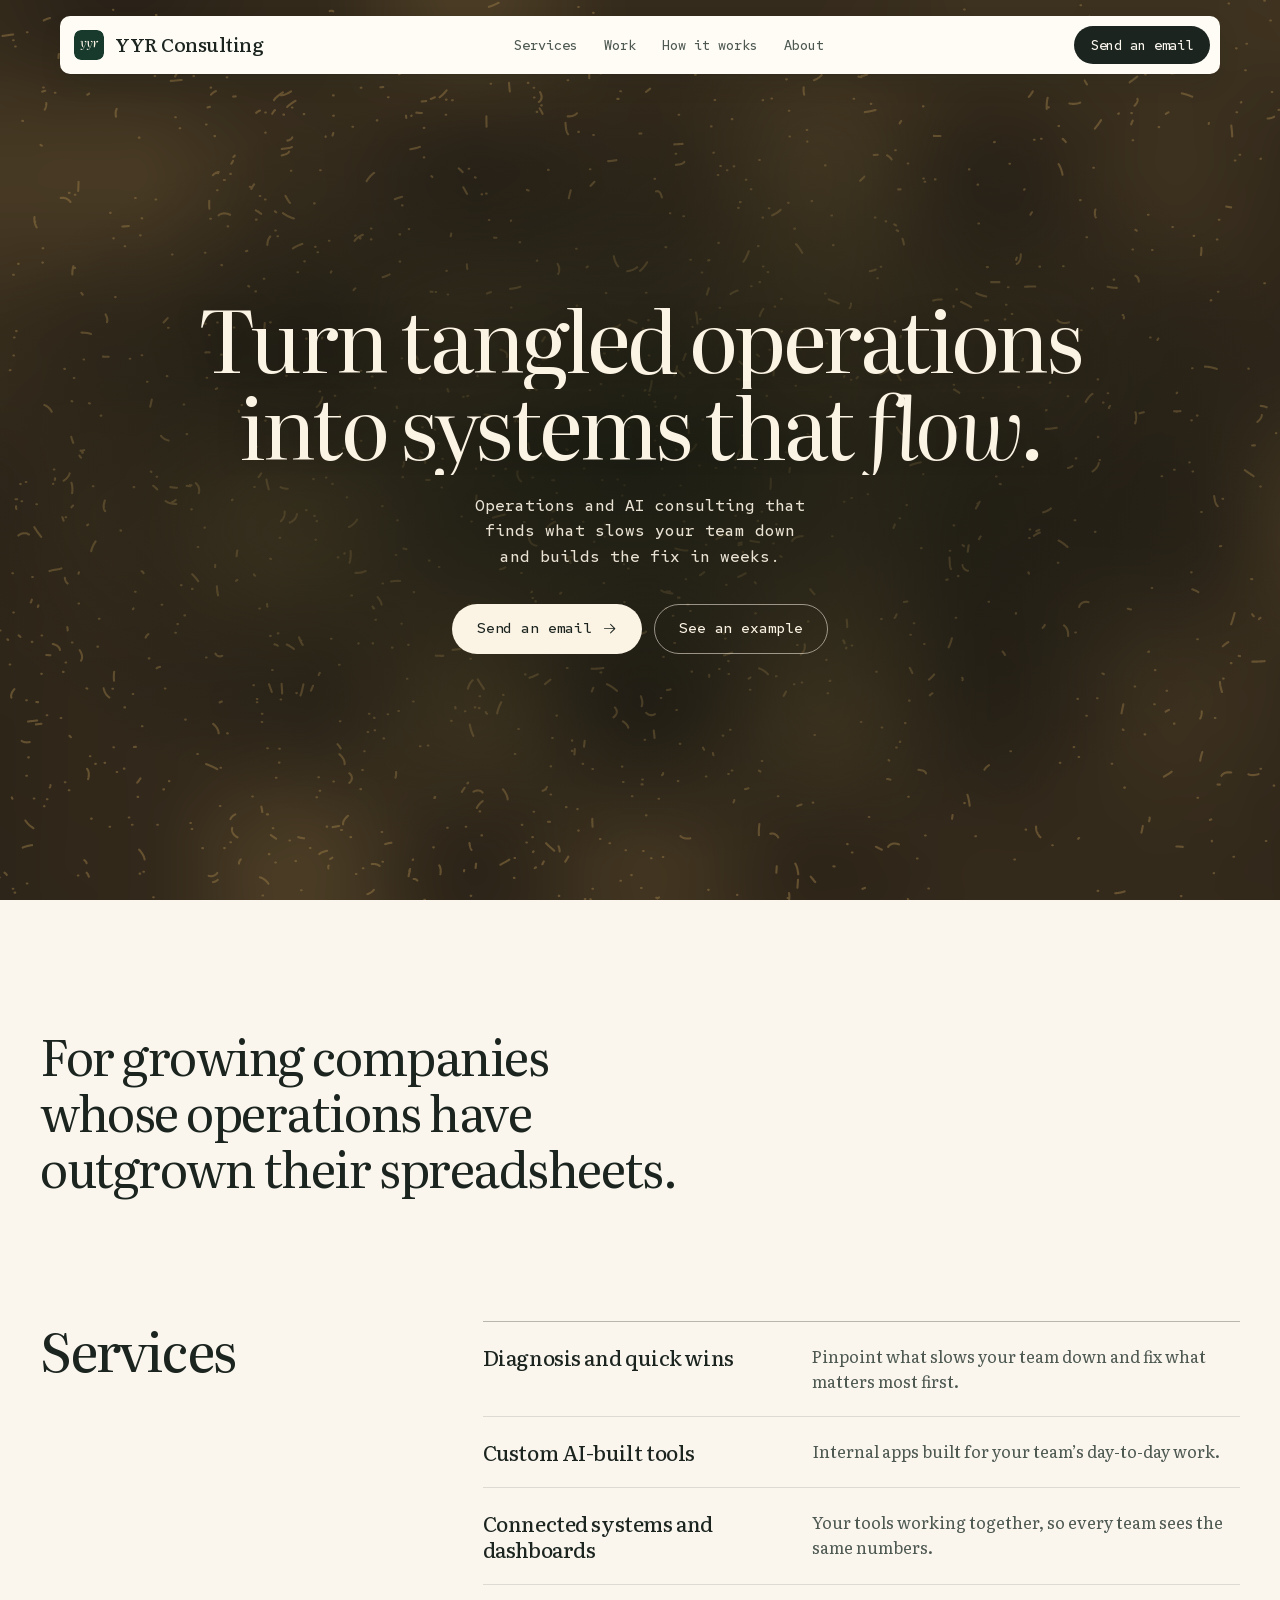
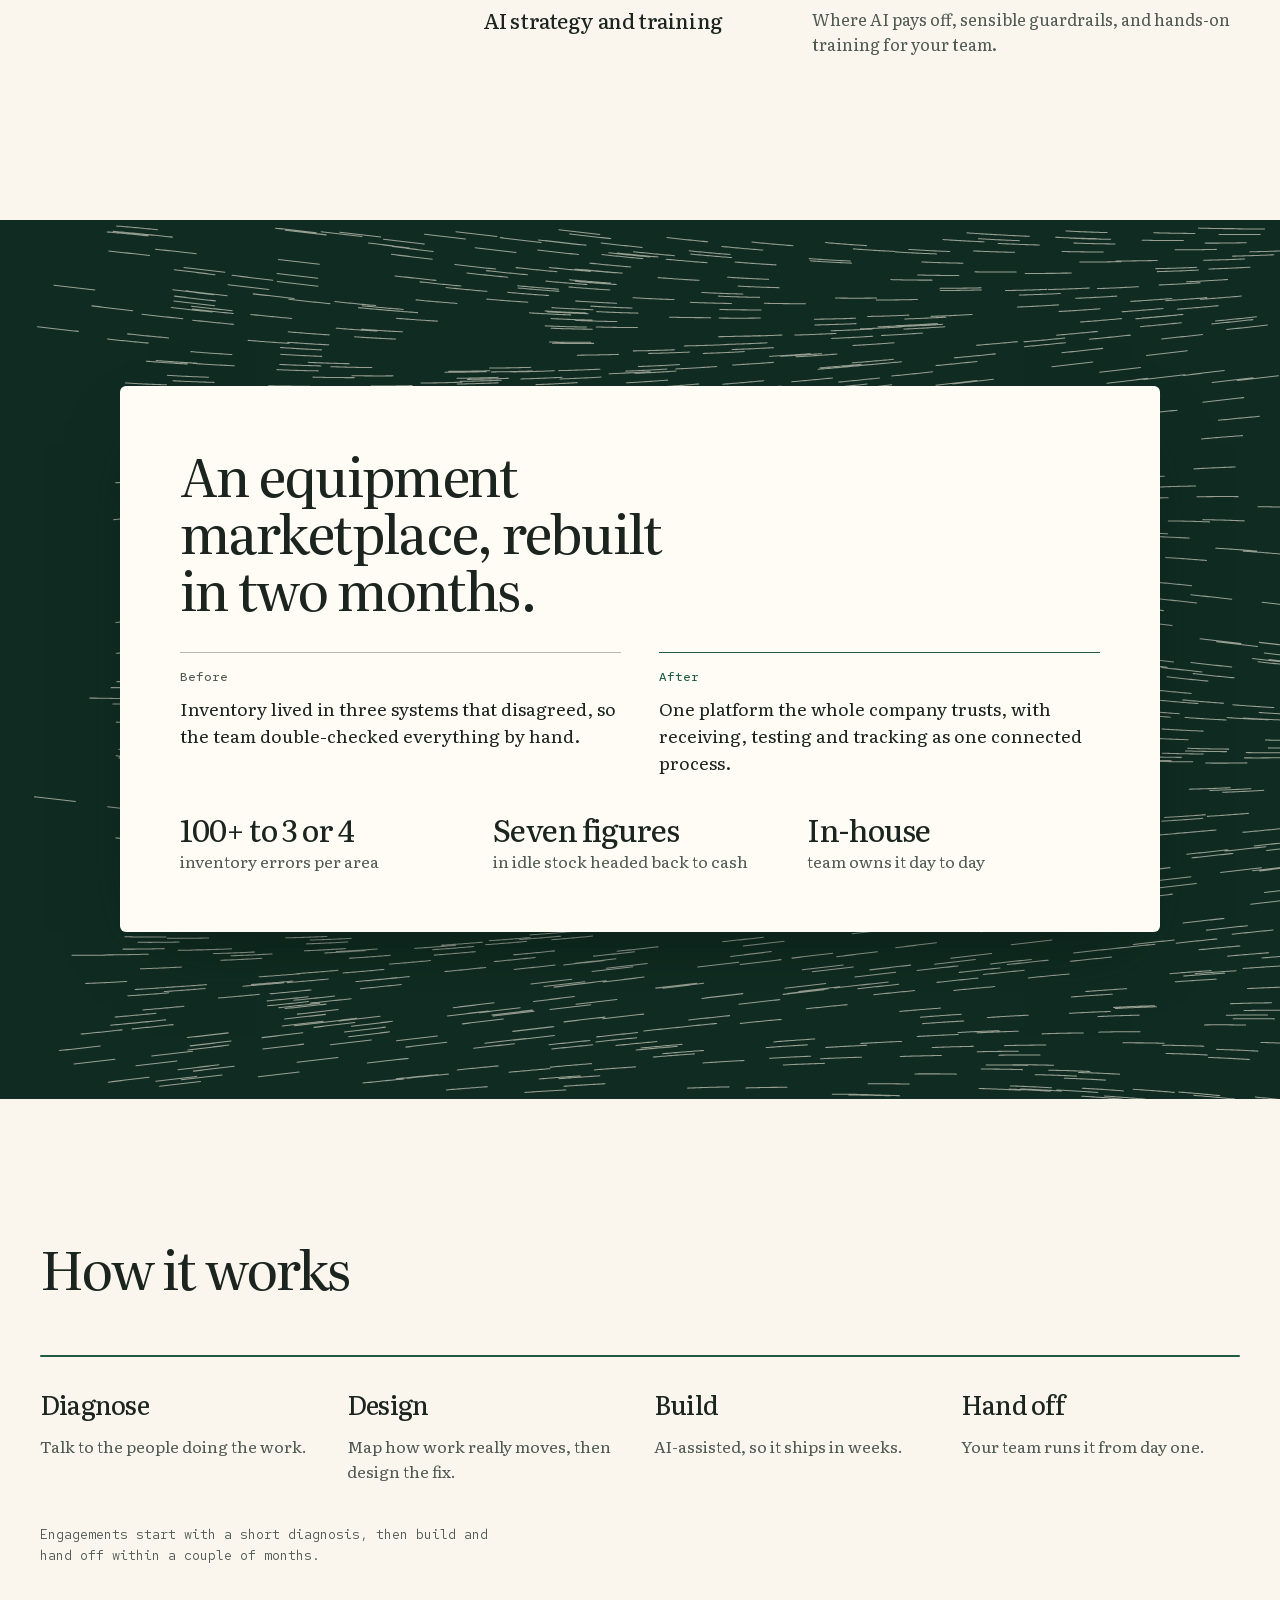
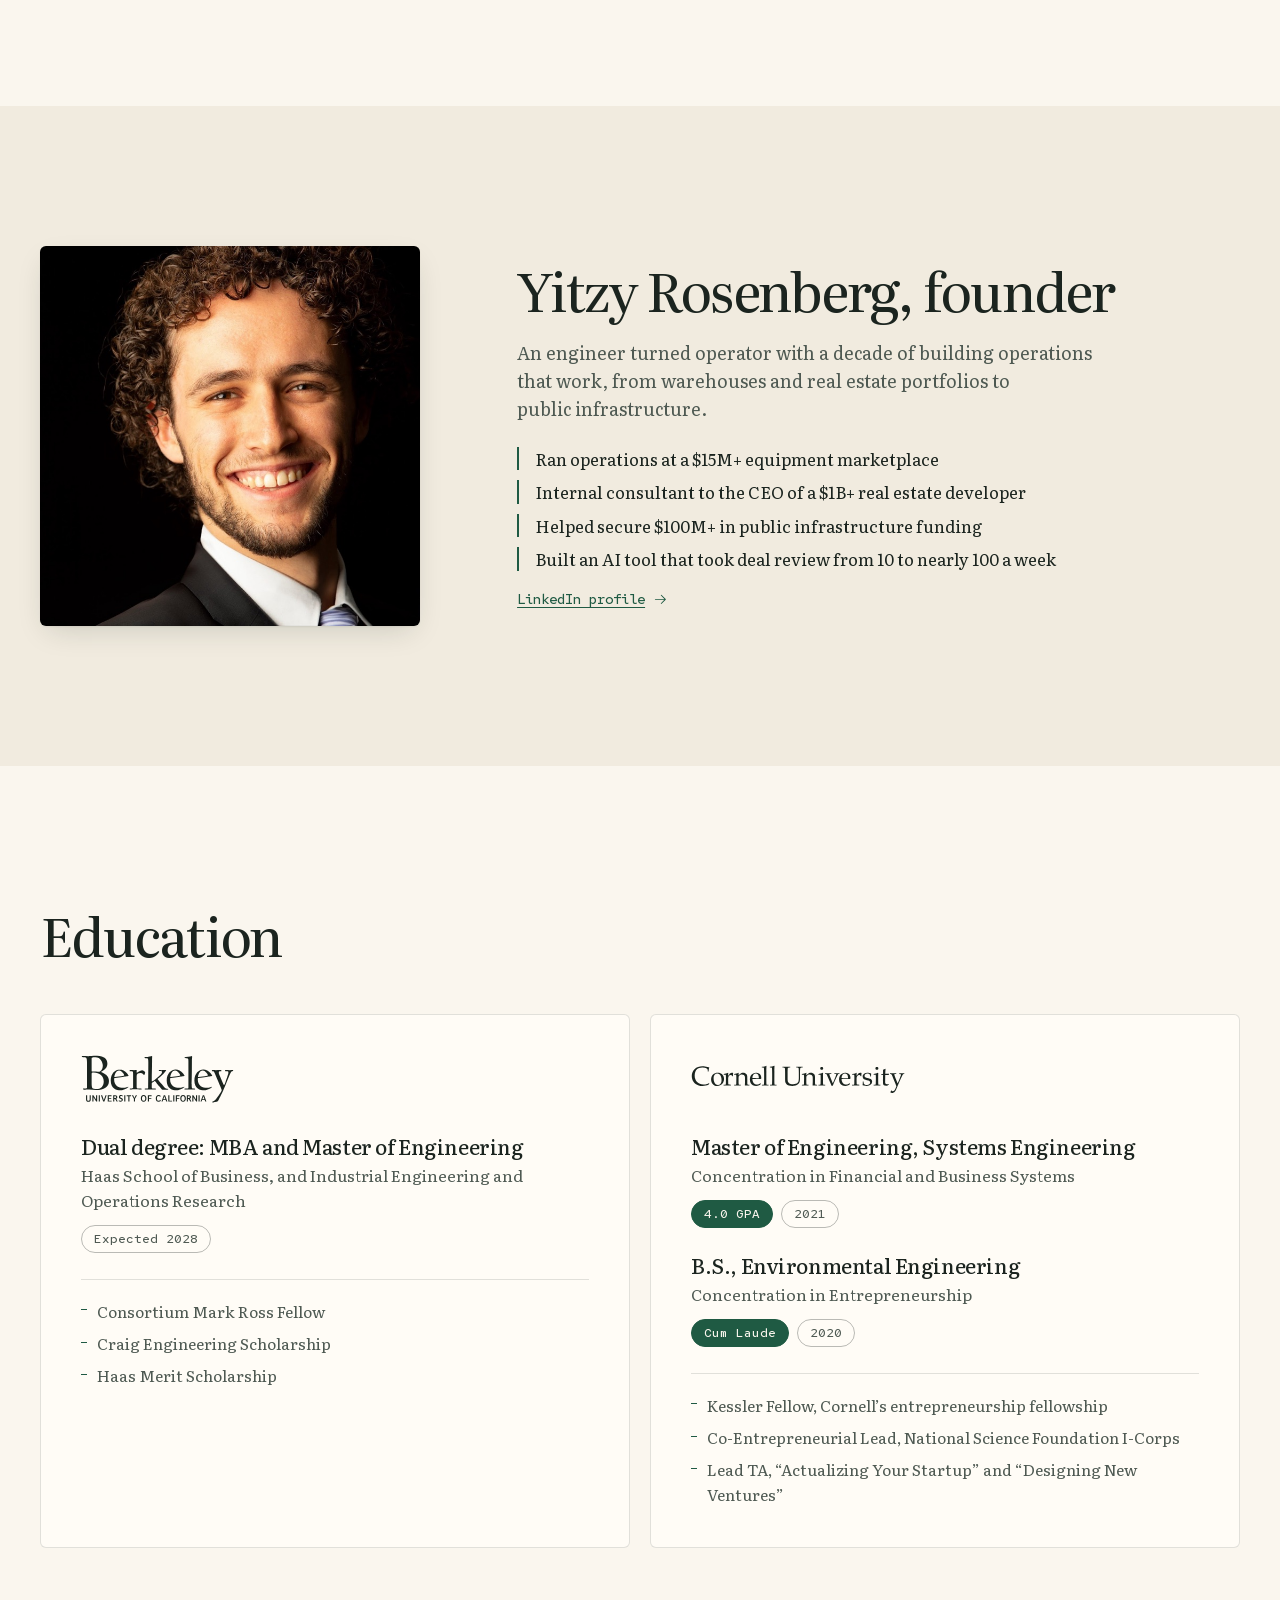
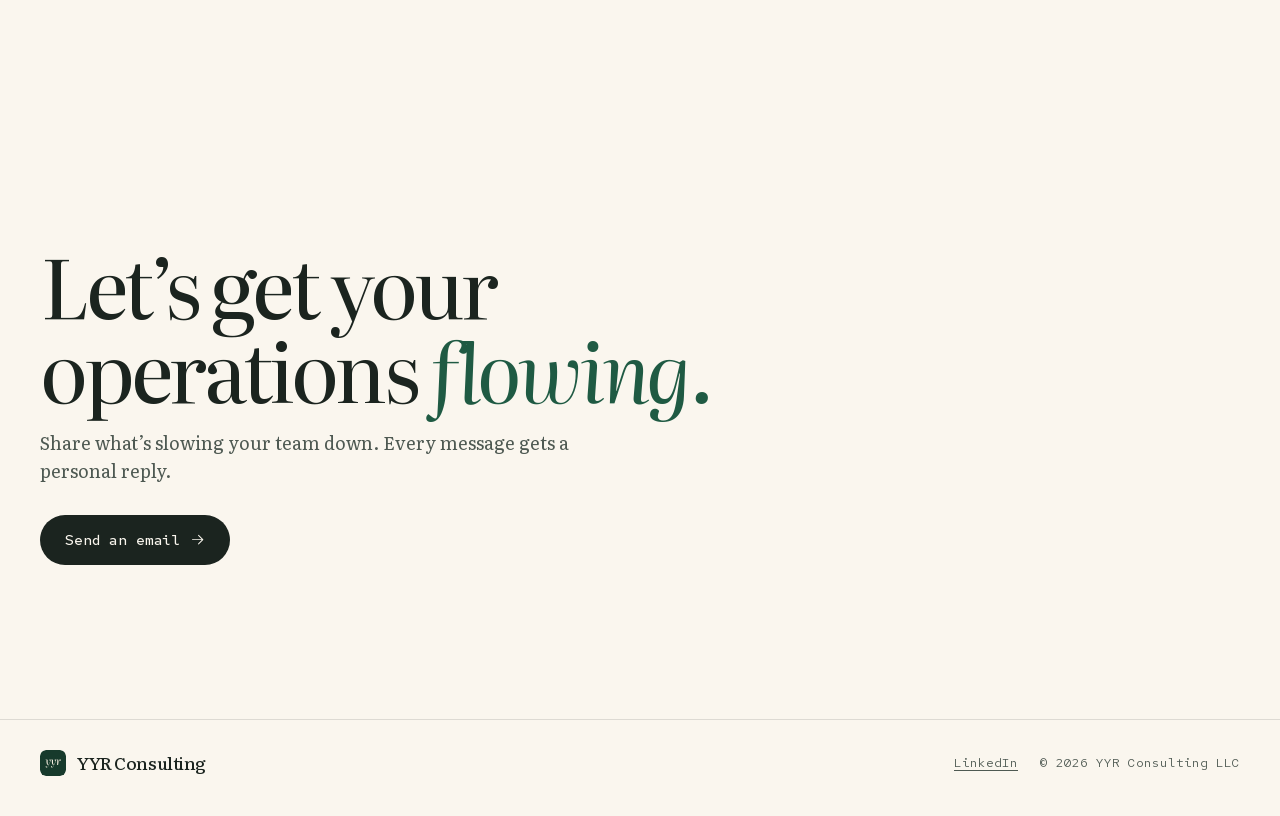
==== index.html @ 684705d9 "Auto-update 2026-10-10 14:56" ====
<!doctype html>
<html lang="en">
<head>
  <meta charset="utf-8">
  <meta name="viewport" content="width=device-width, initial-scale=1">
  <title>YYR Consulting | Operations and AI consulting</title>
  <meta name="description" content="Operations and AI consulting for growing companies. Find what slows your team down and build the fix in weeks.">
  <meta name="theme-color" content="#faf6ee" media="(prefers-color-scheme: light)">
  <meta name="theme-color" content="#121a16" media="(prefers-color-scheme: dark)">
  <meta property="og:type" content="website">
  <meta property="og:url" content="https://yyrconsulting.com/">
  <meta property="og:title" content="YYR Consulting | Operations and AI consulting">
  <meta property="og:description" content="Turn tangled operations into systems that flow.">
  <meta property="og:image" content="https://yyrconsulting.com/brand/og-image.jpg">
  <meta property="og:image:width" content="1200">
  <meta property="og:image:height" content="630">
  <meta name="twitter:card" content="summary_large_image">
  <link rel="preload" href="fonts/Literata-normal.woff2" as="font" type="font/woff2" crossorigin>
  <link rel="preload" href="fonts/Literata-italic.woff2" as="font" type="font/woff2" crossorigin>
  <link rel="preload" href="fonts/RedHatMono-normal.woff2" as="font" type="font/woff2" crossorigin>
  <link rel="icon" type="image/svg+xml" href="favicon.svg">
  <link rel="apple-touch-icon" href="apple-touch-icon.png">
  <link rel="stylesheet" href="styles.css">
  <script>document.documentElement.classList.add('js');</script>
</head>
<body>
  <a class="skip" href="#main">Skip to content</a>

  <header class="nav">
    <nav class="nav__bar" aria-label="Primary">
      <a class="brand" href="#top">
        <img class="brand__mark" src="favicon.svg" alt="" width="30" height="30">
        <span class="brand__name">YYR Consulting</span>
      </a>
      <ul class="nav__links">
        <li><a href="#services">Services</a></li>
        <li><a href="#work">Work</a></li>
        <li><a href="#approach">How it works</a></li>
        <li><a href="#about">About</a></li>
      </ul>
      <a class="btn btn--ink btn--sm nav__cta" href="mailto:yitzy@bitzyspider.com?subject=Hello%20YYR%20Consulting">Send an email</a>
    </nav>
  </header>

  <main id="main">
    <section class="hero" id="top" aria-labelledby="hero-title">
      <canvas class="flow" data-state="mud" data-pointer aria-hidden="true"></canvas>
      <div class="hero__copy">
        <h1 class="hero__title" id="hero-title">
          <span class="line"><span>Turn tangled operations</span></span>
          <span class="line"><span>into systems that <em>flow.</em></span></span>
        </h1>
        <p class="hero__sub">Operations and AI consulting that finds what slows your team down and builds the fix in weeks.</p>
        <div class="hero__actions">
          <a class="btn btn--cream" href="mailto:yitzy@bitzyspider.com?subject=Hello%20YYR%20Consulting">Send an email<svg class="icon" viewBox="0 0 256 256" aria-hidden="true"><path fill="currentColor" d="M221.66,133.66l-72,72a8,8,0,0,1-11.32-11.32L196.69,136H40a8,8,0,0,1,0-16H196.69L138.34,61.66a8,8,0,0,1,11.32-11.32l72,72A8,8,0,0,1,221.66,133.66Z"/></svg></a>
          <a class="btn btn--line-cream" href="#work">See an example</a>
        </div>
      </div>
    </section>

    <section class="audience" aria-label="Who this is for">
      <div class="wrap">
        <p class="audience__text">For growing companies whose operations have outgrown their spreadsheets.</p>
      </div>
    </section>

    <section class="services" id="services" aria-labelledby="services-title">
      <div class="wrap services__wrap">
        <h2 class="h2" id="services-title">Services</h2>
        <dl class="svc">
          <div class="svc__row"><dt>Diagnosis and quick wins</dt><dd>Pinpoint what slows your team down and fix what matters most first.</dd></div>
          <div class="svc__row"><dt>Custom AI-built tools</dt><dd>Internal apps built for your team’s day-to-day work.</dd></div>
          <div class="svc__row"><dt>Connected systems and dashboards</dt><dd>Your tools working together, so every team sees the same numbers.</dd></div>
          <div class="svc__row"><dt>AI strategy and training</dt><dd>Where AI pays off, sensible guardrails, and hands-on training for your team.</dd></div>
        </dl>
      </div>
    </section>

    <section class="work" id="work" aria-labelledby="work-title">
      <canvas class="flow" data-state="clean" aria-hidden="true"></canvas>
      <article class="work__card">
        <h2 class="h2" id="work-title">An equipment marketplace, rebuilt in two months.</h2>
        <div class="ba">
          <div class="ba__col">
            <h3 class="ba__label">Before</h3>
            <p>Inventory lived in three systems that disagreed, so the team double-checked everything by hand.</p>
          </div>
          <div class="ba__col">
            <h3 class="ba__label">After</h3>
            <p>One platform the whole company trusts, with receiving, testing and tracking as one connected process.</p>
          </div>
        </div>
        <ul class="results">
          <li><strong>100+ to 3 or 4</strong> inventory errors per area</li>
          <li><strong>Seven figures</strong> in idle stock headed back to cash</li>
          <li><strong>In-house</strong> team owns it day to day</li>
        </ul>
      </article>
    </section>

    <section class="approach" id="approach" aria-labelledby="approach-title">
      <div class="wrap">
        <h2 class="h2" id="approach-title">How it works</h2>
        <ol class="steps">
          <li class="step"><h3>Diagnose</h3><p>Talk to the people doing the work.</p></li>
          <li class="step"><h3>Design</h3><p>Map how work really moves, then design the fix.</p></li>
          <li class="step"><h3>Build</h3><p>AI-assisted, so it ships in weeks.</p></li>
          <li class="step"><h3>Hand off</h3><p>Your team runs it from day one.</p></li>
        </ol>
        <p class="steps__note">Engagements start with a short diagnosis, then build and hand off within a couple of months.</p>
      </div>
    </section>

    <section class="about" id="about" aria-labelledby="about-title">
      <div class="wrap about__wrap">
        <img class="about__photo" src="img/yitzy-rosenberg.jpg" alt="Yitzy Rosenberg" width="720" height="712" loading="lazy">
        <div class="about__text">
          <h2 class="h2" id="about-title">Yitzy Rosenberg, founder</h2>
          <p class="lede">An engineer turned operator with a decade of building operations that work, from warehouses and real estate portfolios to public infrastructure.</p>
          <ul class="creds">
            <li>Ran operations at a $15M+ equipment marketplace</li>
            <li>Internal consultant to the CEO of a $1B+ real estate developer</li>
            <li>Helped secure $100M+ in public infrastructure funding</li>
            <li>Built an AI tool that took deal review from 10 to nearly 100 a week</li>
          </ul>
          <a class="about__link" href="https://www.linkedin.com/in/yitzyrosenberg/" rel="noopener">LinkedIn profile<svg class="icon" viewBox="0 0 256 256" aria-hidden="true"><path fill="currentColor" d="M221.66,133.66l-72,72a8,8,0,0,1-11.32-11.32L196.69,136H40a8,8,0,0,1,0-16H196.69L138.34,61.66a8,8,0,0,1,11.32-11.32l72,72A8,8,0,0,1,221.66,133.66Z"/></svg></a>
        </div>
      </div>
    </section>

    <section class="edu" id="education" aria-labelledby="edu-title">
      <div class="wrap">
        <h2 class="h2" id="edu-title">Education</h2>
        <div class="edu__grid">
          <article class="school">
            <span class="school__logo school__logo--berkeley" role="img" aria-label="UC Berkeley"></span>
            <div class="degree">
              <h3>Dual degree: MBA and Master of Engineering</h3>
              <p class="degree__field">Haas School of Business, and Industrial Engineering and Operations Research</p>
              <p class="tags"><span class="tag">Expected 2028</span></p>
            </div>
            <ul class="honors">
              <li>Consortium Mark Ross Fellow</li>
              <li>Craig Engineering Scholarship</li>
              <li>Haas Merit Scholarship</li>
            </ul>
          </article>
          <article class="school">
            <span class="school__logo school__logo--cornell" role="img" aria-label="Cornell University"></span>
            <div class="degree">
              <h3>Master of Engineering, Systems Engineering</h3>
              <p class="degree__field">Concentration in Financial and Business Systems</p>
              <p class="tags"><span class="tag tag--hi">4.0 GPA</span><span class="tag">2021</span></p>
            </div>
            <div class="degree">
              <h3>B.S., Environmental Engineering</h3>
              <p class="degree__field">Concentration in Entrepreneurship</p>
              <p class="tags"><span class="tag tag--hi">Cum Laude</span><span class="tag">2020</span></p>
            </div>
            <ul class="honors">
              <li>Kessler Fellow, Cornell’s entrepreneurship fellowship</li>
              <li>Co-Entrepreneurial Lead, National Science Foundation I-Corps</li>
              <li>Lead TA, “Actualizing Your Startup” and “Designing New Ventures”</li>
            </ul>
          </article>
        </div>
      </div>
    </section>

    <section class="contact" id="contact" aria-labelledby="contact-title">
      <div class="wrap contact__wrap">
        <h2 class="contact__title" id="contact-title">Let’s get your operations <em>flowing.</em></h2>
        <p class="lede">Share what’s slowing your team down. Every message gets a personal reply.</p>
        <div class="contact__actions">
          <a class="btn btn--ink" href="mailto:yitzy@bitzyspider.com?subject=Hello%20YYR%20Consulting">Send an email<svg class="icon" viewBox="0 0 256 256" aria-hidden="true"><path fill="currentColor" d="M221.66,133.66l-72,72a8,8,0,0,1-11.32-11.32L196.69,136H40a8,8,0,0,1,0-16H196.69L138.34,61.66a8,8,0,0,1,11.32-11.32l72,72A8,8,0,0,1,221.66,133.66Z"/></svg></a>
        </div>
      </div>
    </section>
  </main>

  <footer class="footer">
    <div class="wrap footer__wrap">
      <a class="brand" href="#top">
        <img class="brand__mark" src="favicon.svg" alt="" width="26" height="26">
        <span class="brand__name">YYR Consulting</span>
      </a>
      <p class="footer__meta"><a href="https://www.linkedin.com/in/yitzyrosenberg/" rel="noopener">LinkedIn</a><span>© 2026 YYR Consulting LLC</span></p>
    </div>
  </footer>

  <script src="js/cleanup.js"></script>
  <script src="js/site.js"></script>
</body>
</html>
---- styles.css ----
@font-face { font-family: "Literata"; src: url("fonts/Literata-normal.woff2") format("woff2"); font-weight: 300 700; font-style: normal; font-display: swap; }
@font-face { font-family: "Literata"; src: url("fonts/Literata-italic.woff2") format("woff2"); font-weight: 300 700; font-style: italic; font-display: swap; }
@font-face { font-family: "Red Hat Mono"; src: url("fonts/RedHatMono-normal.woff2") format("woff2"); font-weight: 400 600; font-style: normal; font-display: swap; }

:root {
  color-scheme: light dark;

  --ground: #faf6ee;
  --ground-2: #f1ebdf;
  --surface: #fffcf6;
  --ink: #1b241f;
  --ink-2: #4e5952;
  --accent: #1f5a43;
  --line: rgb(27 36 31 / 0.13);
  --line-strong: rgb(27 36 31 / 0.3);
  --shadow: 0 1px 2px rgb(20 40 30 / 0.06), 0 10px 28px -8px rgb(20 40 30 / 0.18);

  --cream: #fbf3e4;
  --forest: #173a2c;
  --sage: #9fc2a8;

  --serif: "Literata", "Iowan Old Style", Georgia, serif;
  --mono: "Red Hat Mono", ui-monospace, "SF Mono", Menlo, monospace;
  --ease-out: cubic-bezier(0.23, 1, 0.32, 1);
  --ease-in-out: cubic-bezier(0.77, 0, 0.175, 1);
  --radius: 6px;
  --gutter: clamp(16px, 4vw, 40px);
}

@media (prefers-color-scheme: dark) {
  :root {
    --ground: #121a16;
    --ground-2: #18221d;
    --surface: #1c2721;
    --ink: #f1ece2;
    --ink-2: #b6c0b9;
    --accent: #9fc2a8;
    --line: rgb(241 236 226 / 0.13);
    --line-strong: rgb(241 236 226 / 0.3);
    --shadow: 0 1px 2px rgb(0 0 0 / 0.3), 0 12px 30px -10px rgb(0 0 0 / 0.6);
  }
}

*, *::before, *::after { box-sizing: border-box; }
html { scroll-behavior: smooth; scroll-padding-top: 96px; -webkit-text-size-adjust: 100%; scrollbar-color: var(--line-strong) var(--ground); }
@media (prefers-reduced-motion: reduce) { html { scroll-behavior: auto; } }

body {
  margin: 0;
  background: var(--ground);
  color: var(--ink);
  font-family: var(--serif);
  font-size: 18px;
  line-height: 1.55;
  font-optical-sizing: auto;
  -webkit-font-smoothing: antialiased;
}
::selection { background: var(--forest); color: var(--cream); }
h1, h2, h3, p, dl, dd, ol, ul { margin: 0; }
ul, ol { padding: 0; list-style: none; }
img, svg, canvas { display: block; }
a { color: inherit; text-underline-offset: 0.2em; text-decoration-thickness: 1px; }
:focus-visible { outline: 2px solid var(--accent); outline-offset: 3px; border-radius: 4px; }

.wrap { width: min(1200px, 100% - 2 * var(--gutter)); margin-inline: auto; }
.icon { width: 1.05em; height: 1.05em; flex: none; }

.skip {
  position: absolute; left: 16px; top: -60px; z-index: 100;
  padding: 10px 16px; border-radius: 999px;
  background: var(--ink); color: var(--ground);
  font-family: var(--mono); font-size: 14px;
}
.skip:focus { top: 16px; }

.h2 {
  font-size: clamp(2.1rem, 4.2vw, 3.4rem);
  font-weight: 420;
  line-height: 1.06;
  letter-spacing: -0.032em;
  text-wrap: balance;
  padding-bottom: 0.06em;
}
.lede { margin-top: 18px; max-width: 58ch; font-size: 1.125rem; color: var(--ink-2); text-wrap: pretty; }

/* Buttons */
.btn {
  --h: 50px;
  display: inline-flex; align-items: center; justify-content: center; gap: 10px;
  height: var(--h); padding: 0 24px;
  border-radius: 999px; border: 1px solid transparent;
  font-family: var(--mono); font-size: 14.5px; font-weight: 500; letter-spacing: -0.01em;
  text-decoration: none; white-space: nowrap; cursor: pointer;
  transition: transform 160ms var(--ease-out), background-color 200ms ease, border-color 200ms ease;
}
.btn:active { transform: scale(0.97); }
.btn .icon { transition: transform 220ms var(--ease-out); }
.btn--sm { --h: 38px; padding: 0 16px; font-size: 13.5px; }
.btn--ink { background: var(--ink); color: var(--ground); }
.btn--cream { background: var(--cream); color: #1b241f; }
.btn--line-cream { border-color: rgb(251 243 228 / 0.55); color: var(--cream); }
@media (hover: hover) and (pointer: fine) {
  .btn--ink:hover { background: color-mix(in oklab, var(--ink) 85%, var(--sage)); }
  .btn--cream:hover { background: #fff; }
  .btn--line-cream:hover { border-color: var(--cream); background: rgb(251 243 228 / 0.1); }
  .btn:hover .icon { transform: translateX(3px); }
}

/* Nav */
.nav { position: fixed; inset: 16px 0 auto; z-index: 20; pointer-events: none; }
.nav__bar {
  pointer-events: auto;
  width: min(1160px, 100% - 2 * var(--gutter));
  margin-inline: auto;
  height: 58px;
  display: flex; align-items: center; gap: 24px;
  padding: 0 10px 0 14px;
  background: var(--surface);
  border-radius: 10px;
  box-shadow: var(--shadow);
}
.brand { display: inline-flex; align-items: center; gap: 11px; text-decoration: none; }
.brand__mark { width: 30px; height: 30px; border-radius: 7px; }
.brand__name { font-size: 19px; font-weight: 480; letter-spacing: -0.025em; }
.nav__links { display: flex; gap: 2px; margin-inline: auto; }
.nav__links a {
  display: block; padding: 8px 12px; border-radius: 999px;
  font-family: var(--mono); font-size: 13.5px; font-weight: 500;
  color: var(--ink-2); text-decoration: none;
  transition: color 160ms ease, background-color 160ms ease;
}
@media (hover: hover) and (pointer: fine) { .nav__links a:hover { color: var(--ink); background: var(--ground-2); } }
@media (max-width: 860px) { .nav__links { display: none; } .nav__cta { margin-left: auto; } }
@media (max-width: 420px) { .brand__name { display: none; } }

/* Hero */
.flow { position: absolute; inset: 0; width: 100%; height: 100%; z-index: -2; }
.hero {
  position: relative; isolation: isolate; overflow: hidden;
  min-height: max(640px, 100svh);
  display: grid; place-items: center;
  background: linear-gradient(100deg, #3a2f1e 0%, #2c3322 45%, #102c22 100%);
  color: var(--cream);
}
.hero::after {
  content: ""; position: absolute; inset: 0; z-index: -1; pointer-events: none;
  background: radial-gradient(56% 44% at 50% 52%, rgb(14 20 14 / 0.7), rgb(14 20 14 / 0) 100%);
}
.hero__copy { width: min(1100px, 100% - 2 * var(--gutter)); text-align: center; padding-top: 48px; }
.hero__title {
  font-size: clamp(2.7rem, 6.6vw, 5.4rem);
  font-weight: 420; line-height: 1.02; letter-spacing: -0.04em;
  text-shadow: 0 2px 30px rgb(6 20 14 / 0.3);
}
.hero__title em { font-weight: 400; }
.hero__title .line { display: block; overflow: hidden; padding-bottom: 0.1em; margin-bottom: -0.1em; }
.hero__title .line > span { display: inline-block; }
.hero__sub {
  margin: 26px auto 0; max-width: 46ch;
  hyphens: none;
  font-family: var(--mono); font-size: clamp(14.5px, 1.25vw, 16px); font-weight: 500; line-height: 1.6;
  color: rgb(251 243 228 / 0.92); text-wrap: balance;
}
.hero__actions { margin-top: 34px; display: flex; justify-content: center; flex-wrap: wrap; gap: 12px; }

@media (prefers-reduced-motion: no-preference) {
  .js .hero__title .line > span { animation: rise 1100ms var(--ease-out) both; }
  .js .hero__title .line:nth-child(2) > span { animation-delay: 110ms; }
  .js .hero__sub { animation: settle 900ms var(--ease-out) 380ms both; }
  .js .hero__actions { animation: settle 900ms var(--ease-out) 470ms both; }
}
@keyframes rise { from { transform: translateY(105%); } }
@keyframes settle { from { opacity: 0; transform: translateY(10px); filter: blur(6px); } }

/* Audience */
.audience { padding: clamp(72px, 10vw, 128px) 0 clamp(24px, 4vw, 48px); }
.audience__text {
  max-width: 24ch;
  font-size: clamp(1.9rem, 3.8vw, 3.1rem);
  font-weight: 400; line-height: 1.15; letter-spacing: -0.03em;
  text-wrap: balance;
}

/* Services */
.services { padding: clamp(48px, 6vw, 80px) 0 clamp(88px, 11vw, 140px); }
.services__wrap { display: grid; grid-template-columns: minmax(0, 4fr) minmax(0, 8fr); gap: clamp(32px, 5vw, 72px); align-items: start; }
.services__wrap > .h2 { position: sticky; top: 112px; }
@media (max-width: 900px) { .services__wrap { grid-template-columns: minmax(0, 1fr); } .services__wrap > .h2 { position: static; } }
.svc__row { padding: 22px 0; display: grid; grid-template-columns: minmax(0, 5fr) minmax(0, 7fr); gap: 24px; }
.svc { border-top: 1px solid var(--line-strong); }
.svc__row + .svc__row { border-top: 1px solid var(--line); }
.svc dt { font-size: 1.3rem; font-weight: 450; letter-spacing: -0.02em; line-height: 1.25; }
.svc dd { color: var(--ink-2); font-size: 1.02rem; }
@media (max-width: 640px) { .svc__row { grid-template-columns: minmax(0, 1fr); gap: 8px; } }

/* Work: cream card over the field */
.work {
  position: relative; isolation: isolate; overflow: hidden;
  padding: clamp(96px, 13vw, 170px) var(--gutter);
  background: linear-gradient(100deg, #10201a, #1d4433);
}
.work__card {
  width: min(1040px, 100%); margin-inline: auto;
  padding: clamp(28px, 5vw, 60px);
  background: var(--surface);
  border-radius: var(--radius);
  box-shadow: 0 30px 70px -30px rgb(4 18 12 / 0.65);
}
.work__card .h2 { max-width: 20ch; }

.ba { margin-top: 32px; display: grid; grid-template-columns: minmax(0, 1fr) minmax(0, 1fr); gap: clamp(20px, 3vw, 40px); }
@media (max-width: 720px) { .ba { grid-template-columns: minmax(0, 1fr); } }
.ba__col { padding-top: 14px; border-top: 1px solid var(--line-strong); }
.ba__col:last-child { border-top-color: var(--accent); }
.ba__label { font-family: var(--mono); font-size: 12.5px; font-weight: 500; color: var(--ink-2); }
.ba__col:last-child .ba__label { color: var(--accent); }
.ba__col p { margin-top: 8px; font-size: 1.1rem; }
.results { margin-top: 36px; display: grid; grid-template-columns: repeat(3, minmax(0, 1fr)); gap: 20px; }
@media (max-width: 720px) { .results { grid-template-columns: minmax(0, 1fr); gap: 16px; } }
.results li { color: var(--ink-2); font-size: 1rem; line-height: 1.4; }
.results strong { display: block; margin-bottom: 4px; color: var(--ink); font-size: clamp(1.5rem, 2.4vw, 1.9rem); font-weight: 450; letter-spacing: -0.03em; line-height: 1.1; }

/* Approach: a line that draws with the scroll */
.approach { padding: clamp(88px, 11vw, 140px) 0; }
.steps {
  position: relative;
  margin-top: 56px;
  display: grid; grid-template-columns: repeat(4, minmax(0, 1fr)); gap: 28px;
  padding-top: 30px;
}
.steps::before, .steps::after {
  content: ""; position: absolute; left: 0; right: 0; top: 0; height: 2px; border-radius: 2px;
}
.steps::before { background: var(--line); }
.steps::after { background: var(--accent); transform-origin: left; }
@supports (animation-timeline: view()) {
  @media (prefers-reduced-motion: no-preference) {
    .steps::after { animation: draw linear both; animation-timeline: view(); animation-range: entry 20% cover 50%; }
  }
}
@keyframes draw { from { transform: scaleX(0); } }
.steps__note { margin-top: 40px; max-width: 60ch; font-family: var(--mono); font-size: 13.5px; color: var(--ink-2); }
.step h3 { font-size: 1.6rem; font-weight: 450; letter-spacing: -0.03em; }
.step p { margin-top: 10px; color: var(--ink-2); font-size: 1rem; }
@media (max-width: 900px) {
  .steps { grid-template-columns: minmax(0, 1fr) minmax(0, 1fr); row-gap: 40px; }
}
@media (max-width: 560px) {
  .steps { grid-template-columns: minmax(0, 1fr); padding-top: 0; padding-left: 26px; }
  .steps::before, .steps::after { top: 0; bottom: 0; left: 0; right: auto; width: 2px; height: auto; }
  .steps::after { transform-origin: top; }
  @keyframes draw { from { transform: scaleY(0); } }
}

/* About */
.about { padding: clamp(88px, 11vw, 140px) 0; background: var(--ground-2); }
.about__wrap { display: grid; grid-template-columns: minmax(0, 4fr) minmax(0, 7fr); gap: clamp(32px, 5vw, 80px); align-items: center; }
.about__photo { width: 100%; max-width: 380px; height: auto; aspect-ratio: 1; object-fit: cover; border-radius: var(--radius); box-shadow: var(--shadow); }
@media (max-width: 900px) { .about__wrap { grid-template-columns: minmax(0, 1fr); } .about__photo { max-width: 260px; } }

.creds { margin-top: 24px; display: grid; gap: 10px; }
.creds li { padding-left: 16px; border-left: 2px solid var(--accent); font-size: 1.05rem; line-height: 1.4; }
.about__link { margin-top: 18px; display: inline-flex; align-items: center; gap: 8px; font-family: var(--mono); font-size: 14px; font-weight: 500; color: var(--accent); }
.about__link .icon { transition: transform 220ms var(--ease-out); }
@media (hover: hover) and (pointer: fine) { .about__link:hover .icon { transform: translateX(3px); } }

/* Education */
.edu { padding: clamp(88px, 11vw, 140px) 0; }
.edu__grid { margin-top: 48px; display: grid; grid-template-columns: minmax(0, 1fr) minmax(0, 1fr); gap: 20px; }
@media (max-width: 860px) { .edu__grid { grid-template-columns: minmax(0, 1fr); } }
.school { padding: clamp(24px, 3.5vw, 40px); border: 1px solid var(--line); border-radius: var(--radius); background: var(--surface); }
.school__logo {
  display: block; height: 48px; margin-bottom: 30px;
  background: var(--ink);
  -webkit-mask: var(--logo) no-repeat left center / contain; mask: var(--logo) no-repeat left center / contain;
}
.school__logo--berkeley { --logo: url("img/berkeley-wordmark.svg"); width: 154px; }
.school__logo--cornell { --logo: url("img/cornell-wordmark.svg"); width: 214px; height: 29px; margin-top: 10px; margin-bottom: 39px; }
.degree + .degree { margin-top: 24px; }
.degree h3 { font-size: 1.3rem; font-weight: 450; letter-spacing: -0.02em; line-height: 1.25; }
.degree__field { margin-top: 4px; color: var(--ink-2); font-size: 1rem; }
.tags { margin-top: 12px; display: flex; flex-wrap: wrap; gap: 8px; }
.tag {
  height: 28px; padding: 0 12px; display: inline-flex; align-items: center;
  border: 1px solid var(--line-strong); border-radius: 999px;
  font-family: var(--mono); font-size: 12.5px; font-weight: 500; color: var(--ink-2);
}
.tag--hi { border-color: var(--accent); background: var(--accent); color: var(--ground); }
.honors { margin-top: 26px; padding-top: 20px; border-top: 1px solid var(--line); display: grid; gap: 8px; font-size: 0.98rem; color: var(--ink-2); }
.honors li { padding-left: 16px; position: relative; }
.honors li::before { content: ""; position: absolute; left: 0; top: 0.62em; width: 6px; height: 1px; background: var(--accent); }

/* Contact */
.contact { padding: clamp(96px, 12vw, 160px) 0; }
.contact__title {
  max-width: 17ch;
  font-size: clamp(2.6rem, 6.4vw, 5.4rem);
  font-weight: 420; line-height: 1.03; letter-spacing: -0.04em;
  padding-bottom: 0.06em; text-wrap: balance;
}
.contact__title em { color: var(--accent); }
.contact .lede { margin-top: 14px; }
.contact__actions { margin-top: 30px; display: flex; flex-wrap: wrap; align-items: center; gap: 14px 28px; }
.contact__email { font-family: var(--mono); font-size: 15px; font-weight: 500; color: var(--ink-2); }
@media (hover: hover) and (pointer: fine) { .contact__email:hover { color: var(--ink); } }

/* Footer */
.footer { padding: 30px 0 40px; border-top: 1px solid var(--line); }
.footer__wrap { display: flex; flex-wrap: wrap; align-items: center; justify-content: space-between; gap: 14px; }
.footer .brand__mark { width: 26px; height: 26px; border-radius: 6px; }
.footer .brand__name { font-size: 17px; display: inline; }
.footer__meta { display: flex; gap: 22px; font-family: var(--mono); font-size: 12.5px; color: var(--ink-2); }
.footer__meta a { color: var(--ink-2); }
@media (hover: hover) and (pointer: fine) { .footer__meta a:hover { color: var(--ink); } }
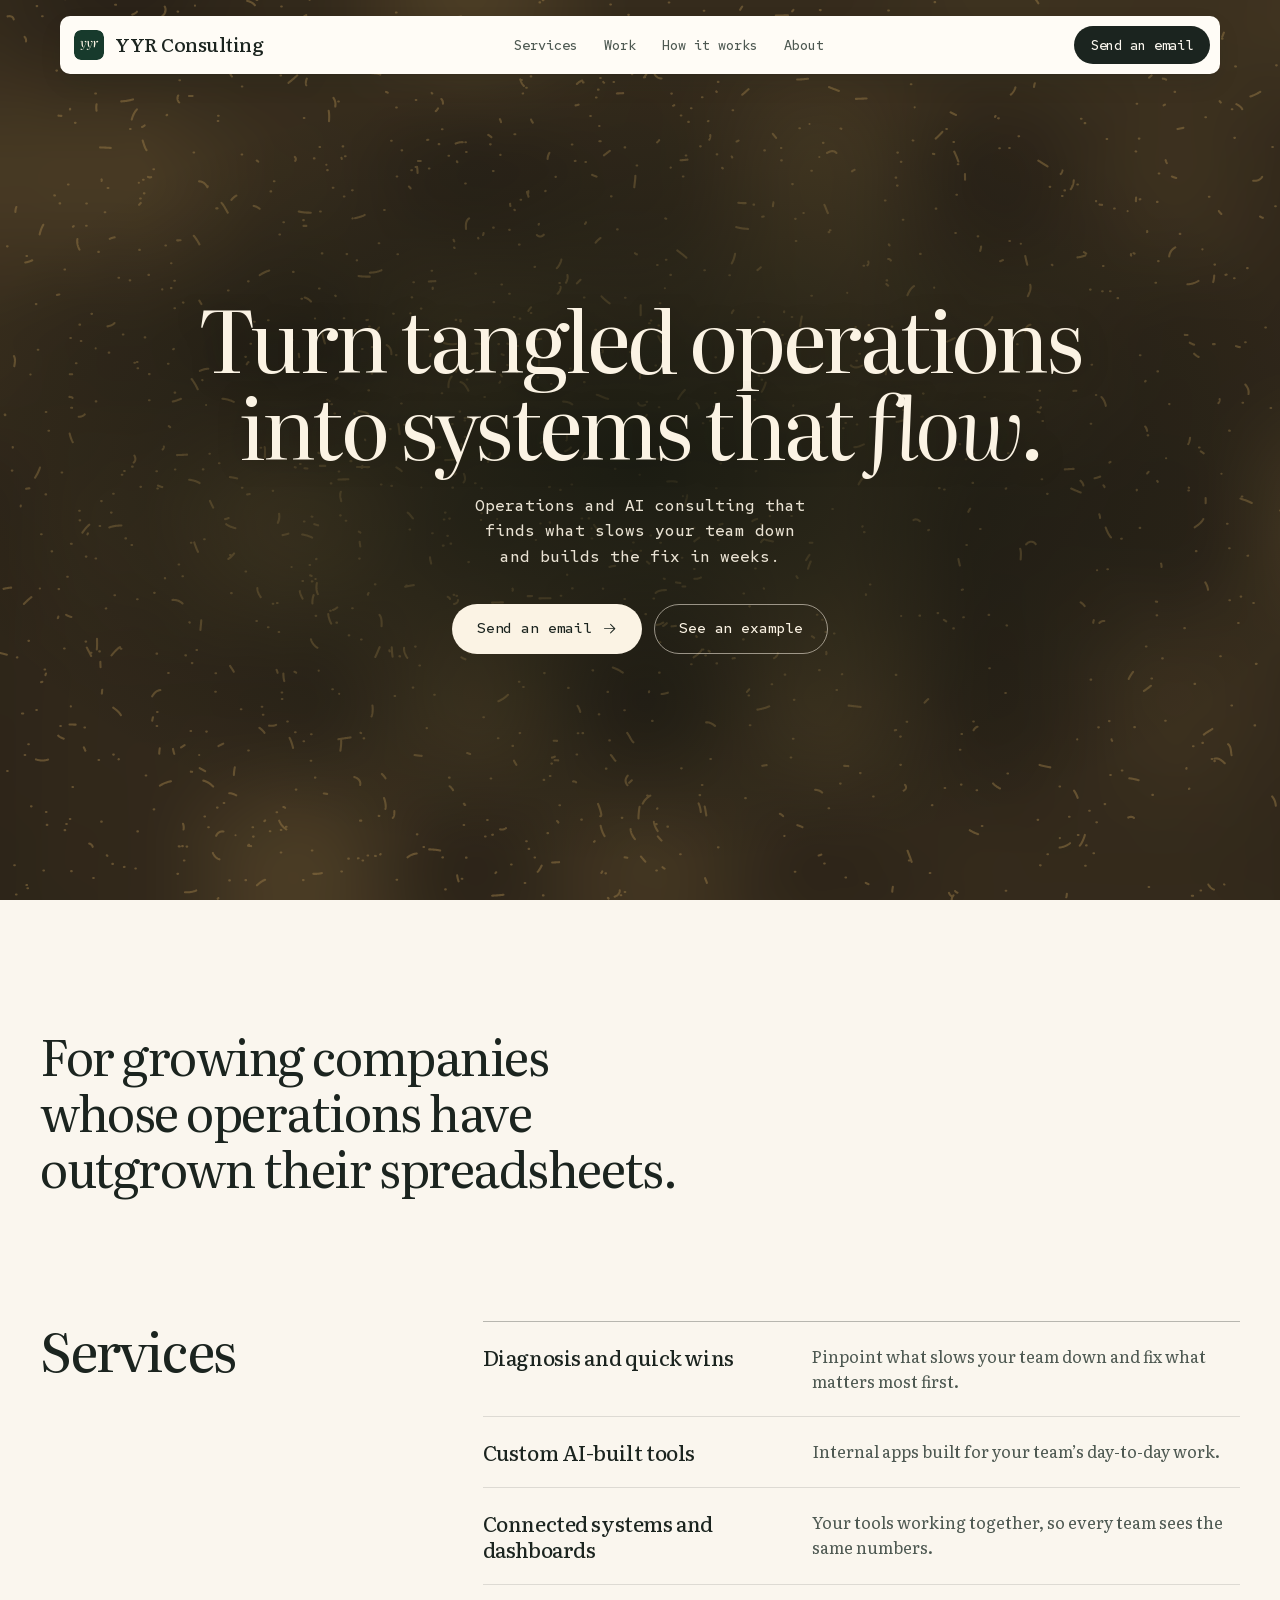
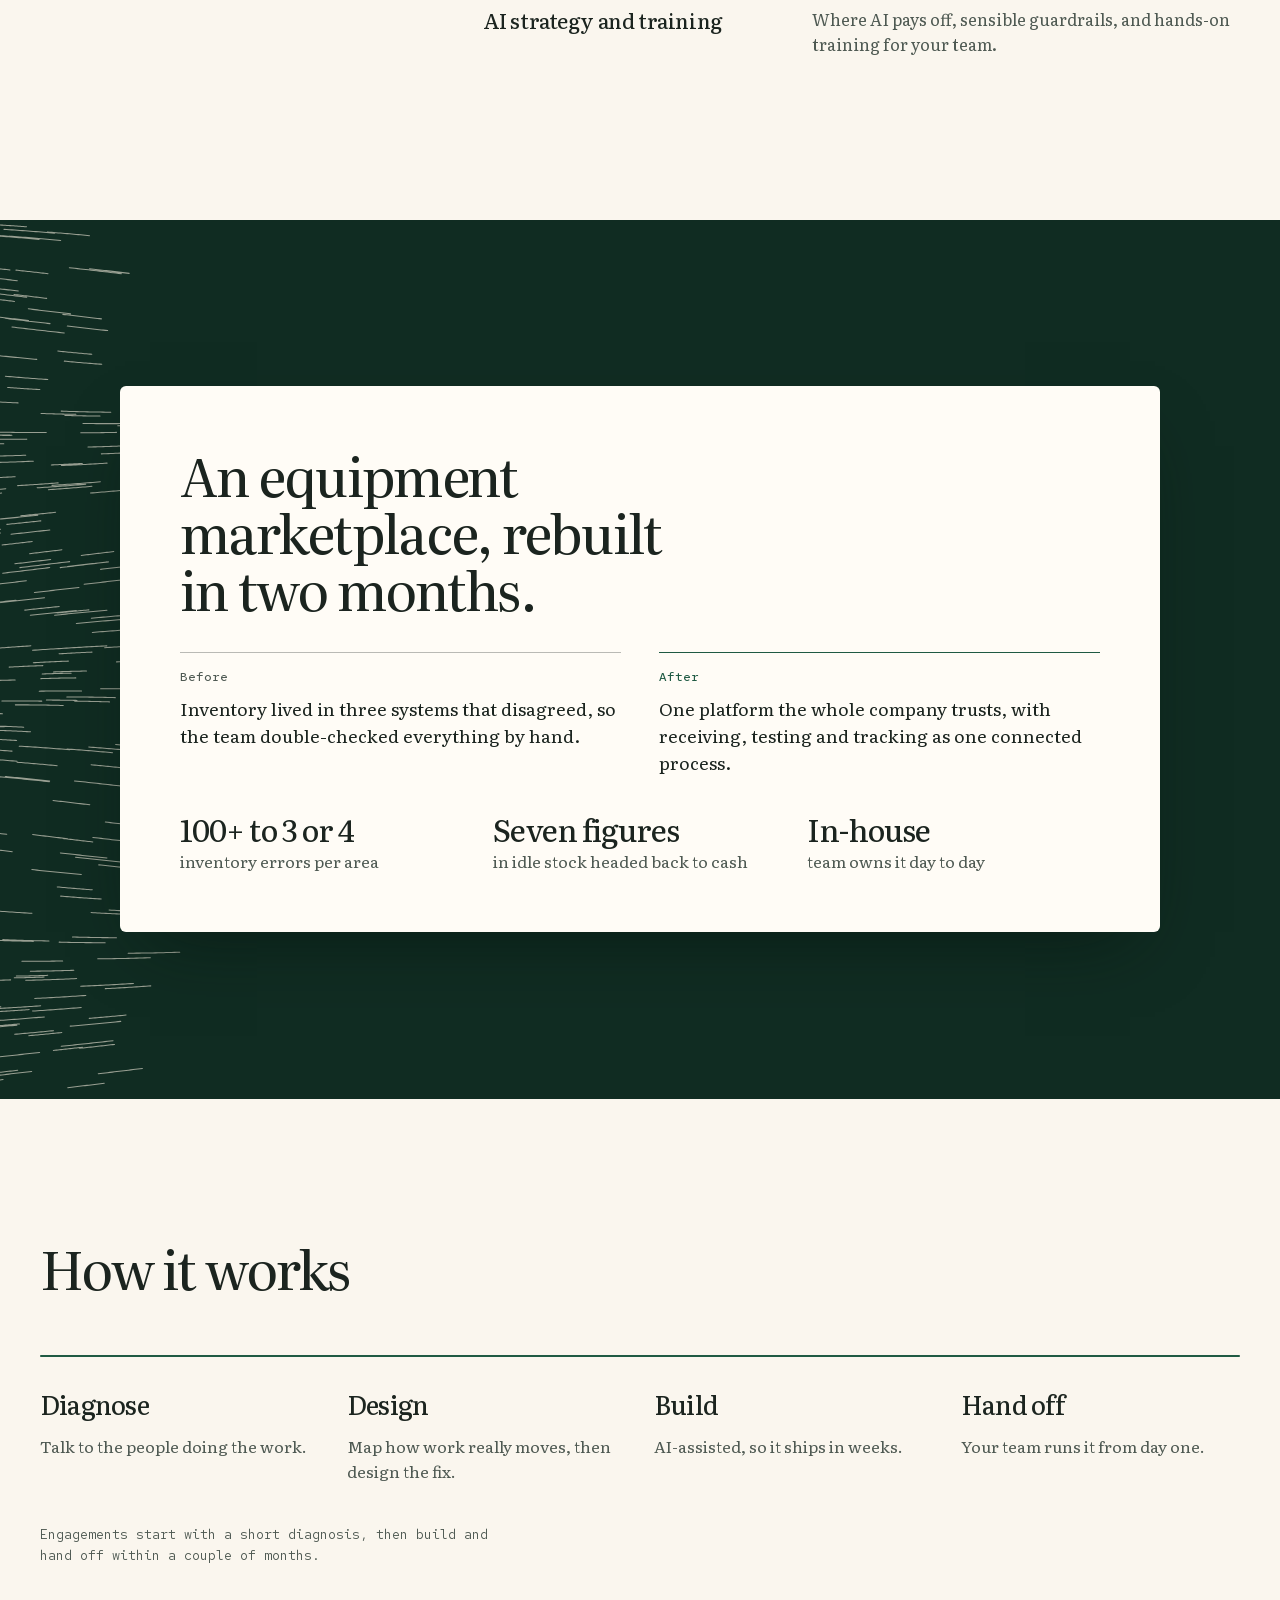
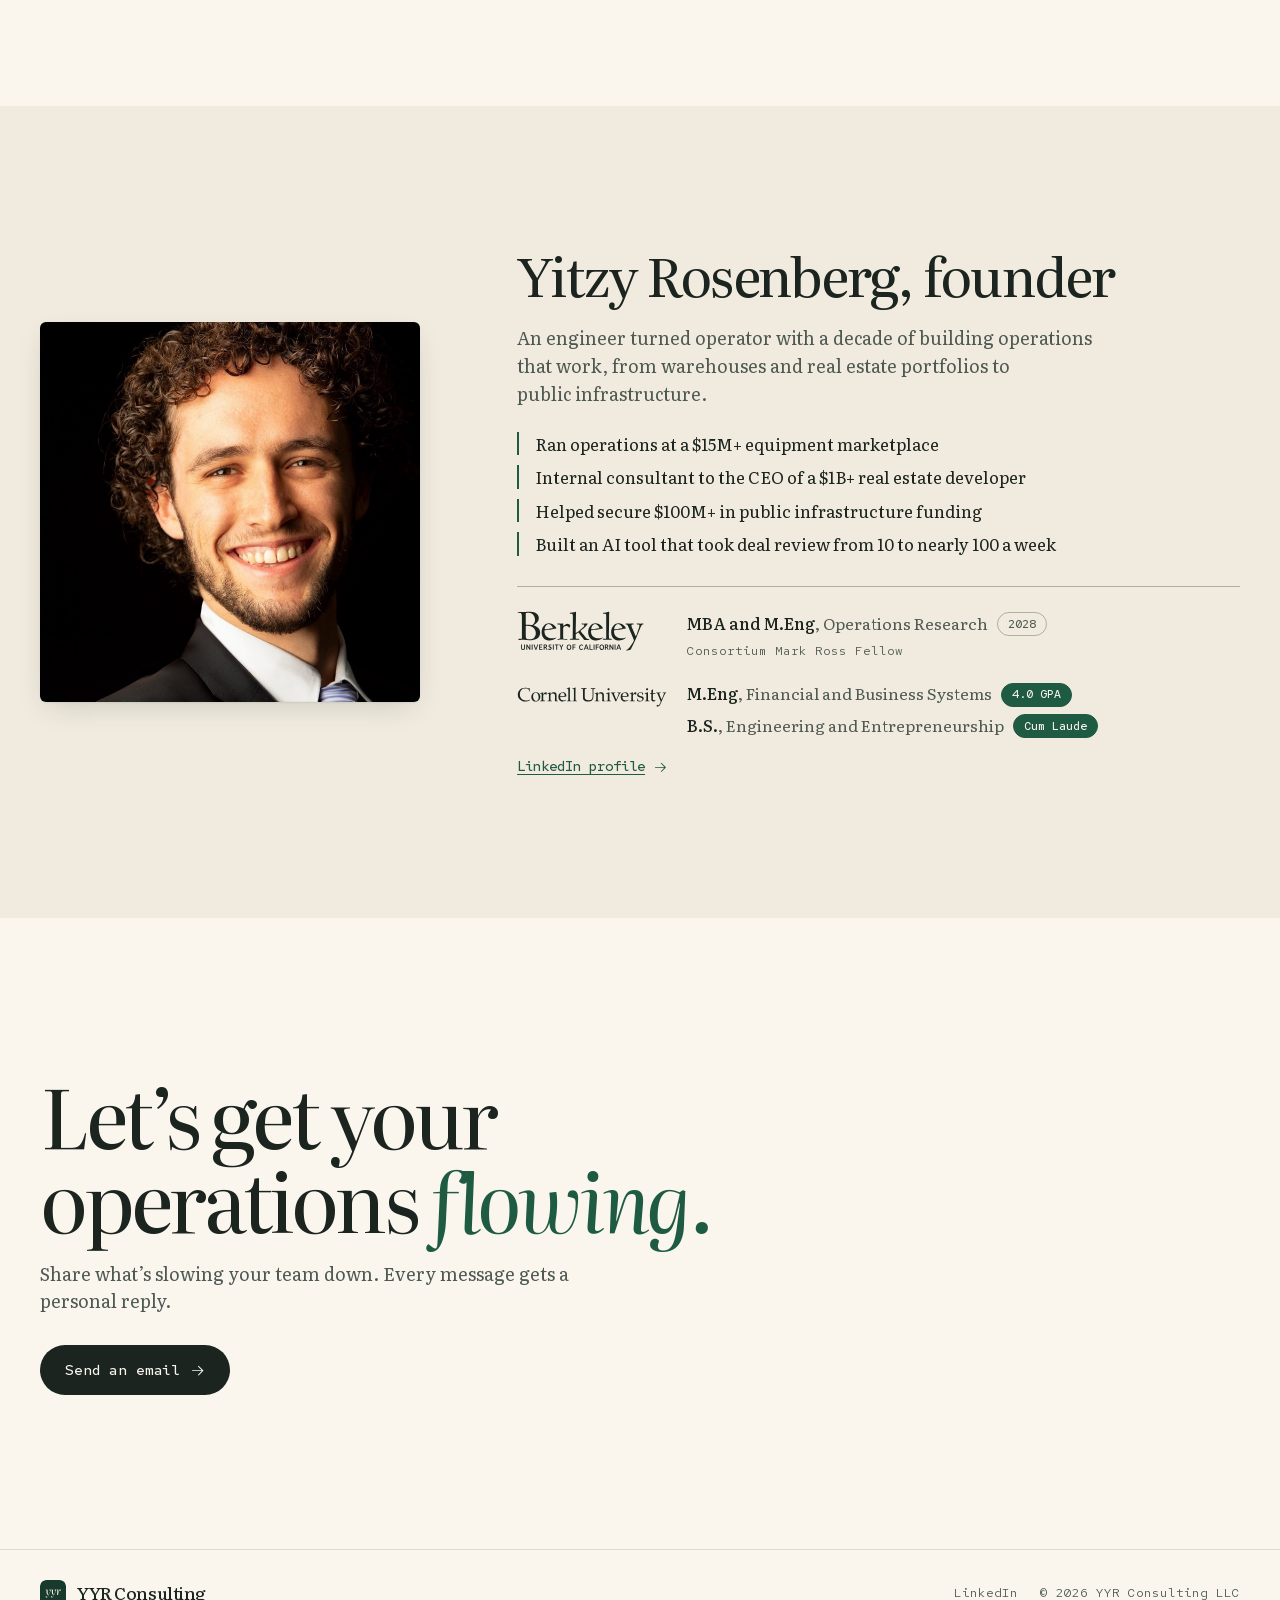
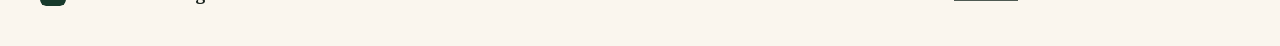
==== commit ecace550: "Auto-update 2026-10-11 12:35" ====
--- a/index.html
+++ b/index.html
@@ -77,7 +77,7 @@
     </section>
 
     <section class="work" id="work" aria-labelledby="work-title">
-      <canvas class="flow" data-state="clean" aria-hidden="true"></canvas>
+      <canvas class="flow" data-state="clean" data-pointer aria-hidden="true"></canvas>
       <article class="work__card">
         <h2 class="h2" id="work-title">An equipment marketplace, rebuilt in two months.</h2>
         <div class="ba">
@@ -123,49 +123,27 @@
             <li>Helped secure $100M+ in public infrastructure funding</li>
             <li>Built an AI tool that took deal review from 10 to nearly 100 a week</li>
           </ul>
+          <div class="schools">
+            <div class="school">
+              <span class="school__logo school__logo--berkeley" role="img" aria-label="UC Berkeley"></span>
+              <div class="school__info">
+                <p><strong>MBA and M.Eng</strong>, Operations Research <span class="tag">2028</span></p>
+                <p class="school__note">Consortium Mark Ross Fellow</p>
+              </div>
+            </div>
+            <div class="school">
+              <span class="school__logo school__logo--cornell" role="img" aria-label="Cornell University"></span>
+              <div class="school__info">
+                <p><strong>M.Eng</strong>, Financial and Business Systems <span class="tag tag--hi">4.0 GPA</span></p>
+                <p><strong>B.S.</strong>, Engineering and Entrepreneurship <span class="tag tag--hi">Cum Laude</span></p>
+              </div>
+            </div>
+          </div>
           <a class="about__link" href="https://www.linkedin.com/in/yitzyrosenberg/" rel="noopener">LinkedIn profile<svg class="icon" viewBox="0 0 256 256" aria-hidden="true"><path fill="currentColor" d="M221.66,133.66l-72,72a8,8,0,0,1-11.32-11.32L196.69,136H40a8,8,0,0,1,0-16H196.69L138.34,61.66a8,8,0,0,1,11.32-11.32l72,72A8,8,0,0,1,221.66,133.66Z"/></svg></a>
         </div>
       </div>
     </section>
 
-    <section class="edu" id="education" aria-labelledby="edu-title">
-      <div class="wrap">
-        <h2 class="h2" id="edu-title">Education</h2>
-        <div class="edu__grid">
-          <article class="school">
-            <span class="school__logo school__logo--berkeley" role="img" aria-label="UC Berkeley"></span>
-            <div class="degree">
-              <h3>Dual degree: MBA and Master of Engineering</h3>
-              <p class="degree__field">Haas School of Business, and Industrial Engineering and Operations Research</p>
-              <p class="tags"><span class="tag">Expected 2028</span></p>
-            </div>
-            <ul class="honors">
-              <li>Consortium Mark Ross Fellow</li>
-              <li>Craig Engineering Scholarship</li>
-              <li>Haas Merit Scholarship</li>
-            </ul>
-          </article>
-          <article class="school">
-            <span class="school__logo school__logo--cornell" role="img" aria-label="Cornell University"></span>
-            <div class="degree">
-              <h3>Master of Engineering, Systems Engineering</h3>
-              <p class="degree__field">Concentration in Financial and Business Systems</p>
-              <p class="tags"><span class="tag tag--hi">4.0 GPA</span><span class="tag">2021</span></p>
-            </div>
-            <div class="degree">
-              <h3>B.S., Environmental Engineering</h3>
-              <p class="degree__field">Concentration in Entrepreneurship</p>
-              <p class="tags"><span class="tag tag--hi">Cum Laude</span><span class="tag">2020</span></p>
-            </div>
-            <ul class="honors">
-              <li>Kessler Fellow, Cornell’s entrepreneurship fellowship</li>
-              <li>Co-Entrepreneurial Lead, National Science Foundation I-Corps</li>
-              <li>Lead TA, “Actualizing Your Startup” and “Designing New Ventures”</li>
-            </ul>
-          </article>
-        </div>
-      </div>
-    </section>
 
     <section class="contact" id="contact" aria-labelledby="contact-title">
       <div class="wrap contact__wrap">
--- a/styles.css
+++ b/styles.css
@@ -136,6 +136,7 @@
 /* Hero */
 .flow { position: absolute; inset: 0; width: 100%; height: 100%; z-index: -2; }
 .hero {
+  touch-action: pan-y;
   position: relative; isolation: isolate; overflow: hidden;
   min-height: max(640px, 100svh);
   display: grid; place-items: center;
@@ -153,7 +154,7 @@
   text-shadow: 0 2px 30px rgb(6 20 14 / 0.3);
 }
 .hero__title em { font-weight: 400; }
-.hero__title .line { display: block; overflow: hidden; padding-bottom: 0.1em; margin-bottom: -0.1em; }
+.hero__title .line { display: block; overflow: hidden; padding: 0 0.08em 0.24em; margin: 0 -0.08em -0.24em; }
 .hero__title .line > span { display: inline-block; }
 .hero__sub {
   margin: 26px auto 0; max-width: 46ch;
@@ -195,6 +196,7 @@
 
 /* Work: cream card over the field */
 .work {
+  touch-action: pan-y;
   position: relative; isolation: isolate; overflow: hidden;
   padding: clamp(96px, 13vw, 170px) var(--gutter);
   background: linear-gradient(100deg, #10201a, #1d4433);
@@ -264,31 +266,27 @@
 .about__link .icon { transition: transform 220ms var(--ease-out); }
 @media (hover: hover) and (pointer: fine) { .about__link:hover .icon { transform: translateX(3px); } }
 
-/* Education */
-.edu { padding: clamp(88px, 11vw, 140px) 0; }
-.edu__grid { margin-top: 48px; display: grid; grid-template-columns: minmax(0, 1fr) minmax(0, 1fr); gap: 20px; }
-@media (max-width: 860px) { .edu__grid { grid-template-columns: minmax(0, 1fr); } }
-.school { padding: clamp(24px, 3.5vw, 40px); border: 1px solid var(--line); border-radius: var(--radius); background: var(--surface); }
+/* Education, inside About */
+.schools { margin-top: 30px; padding-top: 24px; border-top: 1px solid var(--line-strong); display: grid; gap: 20px; }
+.school { display: grid; grid-template-columns: 150px minmax(0, 1fr); gap: 20px; align-items: start; }
+@media (max-width: 560px) { .school { grid-template-columns: minmax(0, 1fr); gap: 10px; } }
 .school__logo {
-  display: block; height: 48px; margin-bottom: 30px;
+  display: block; height: 40px;
   background: var(--ink);
   -webkit-mask: var(--logo) no-repeat left center / contain; mask: var(--logo) no-repeat left center / contain;
 }
-.school__logo--berkeley { --logo: url("img/berkeley-wordmark.svg"); width: 154px; }
-.school__logo--cornell { --logo: url("img/cornell-wordmark.svg"); width: 214px; height: 29px; margin-top: 10px; margin-bottom: 39px; }
-.degree + .degree { margin-top: 24px; }
-.degree h3 { font-size: 1.3rem; font-weight: 450; letter-spacing: -0.02em; line-height: 1.25; }
-.degree__field { margin-top: 4px; color: var(--ink-2); font-size: 1rem; }
-.tags { margin-top: 12px; display: flex; flex-wrap: wrap; gap: 8px; }
+.school__logo--berkeley { --logo: url("img/berkeley-wordmark.svg"); width: 128px; }
+.school__logo--cornell { --logo: url("img/cornell-wordmark.svg"); width: 150px; height: 20px; margin-top: 6px; }
+.school__info p { font-size: 1rem; line-height: 1.5; color: var(--ink-2); }
+.school__info p + p { margin-top: 6px; }
+.school__info strong { color: var(--ink); font-weight: 500; }
+.school__note { font-family: var(--mono); font-size: 12.5px !important; }
 .tag {
-  height: 28px; padding: 0 12px; display: inline-flex; align-items: center;
+  margin-left: 6px; height: 24px; padding: 0 10px; display: inline-flex; align-items: center; vertical-align: 2px;
   border: 1px solid var(--line-strong); border-radius: 999px;
-  font-family: var(--mono); font-size: 12.5px; font-weight: 500; color: var(--ink-2);
+  font-family: var(--mono); font-size: 11.5px; font-weight: 500; color: var(--ink-2); white-space: nowrap;
 }
 .tag--hi { border-color: var(--accent); background: var(--accent); color: var(--ground); }
-.honors { margin-top: 26px; padding-top: 20px; border-top: 1px solid var(--line); display: grid; gap: 8px; font-size: 0.98rem; color: var(--ink-2); }
-.honors li { padding-left: 16px; position: relative; }
-.honors li::before { content: ""; position: absolute; left: 0; top: 0.62em; width: 6px; height: 1px; background: var(--accent); }
 
 /* Contact */
 .contact { padding: clamp(96px, 12vw, 160px) 0; }
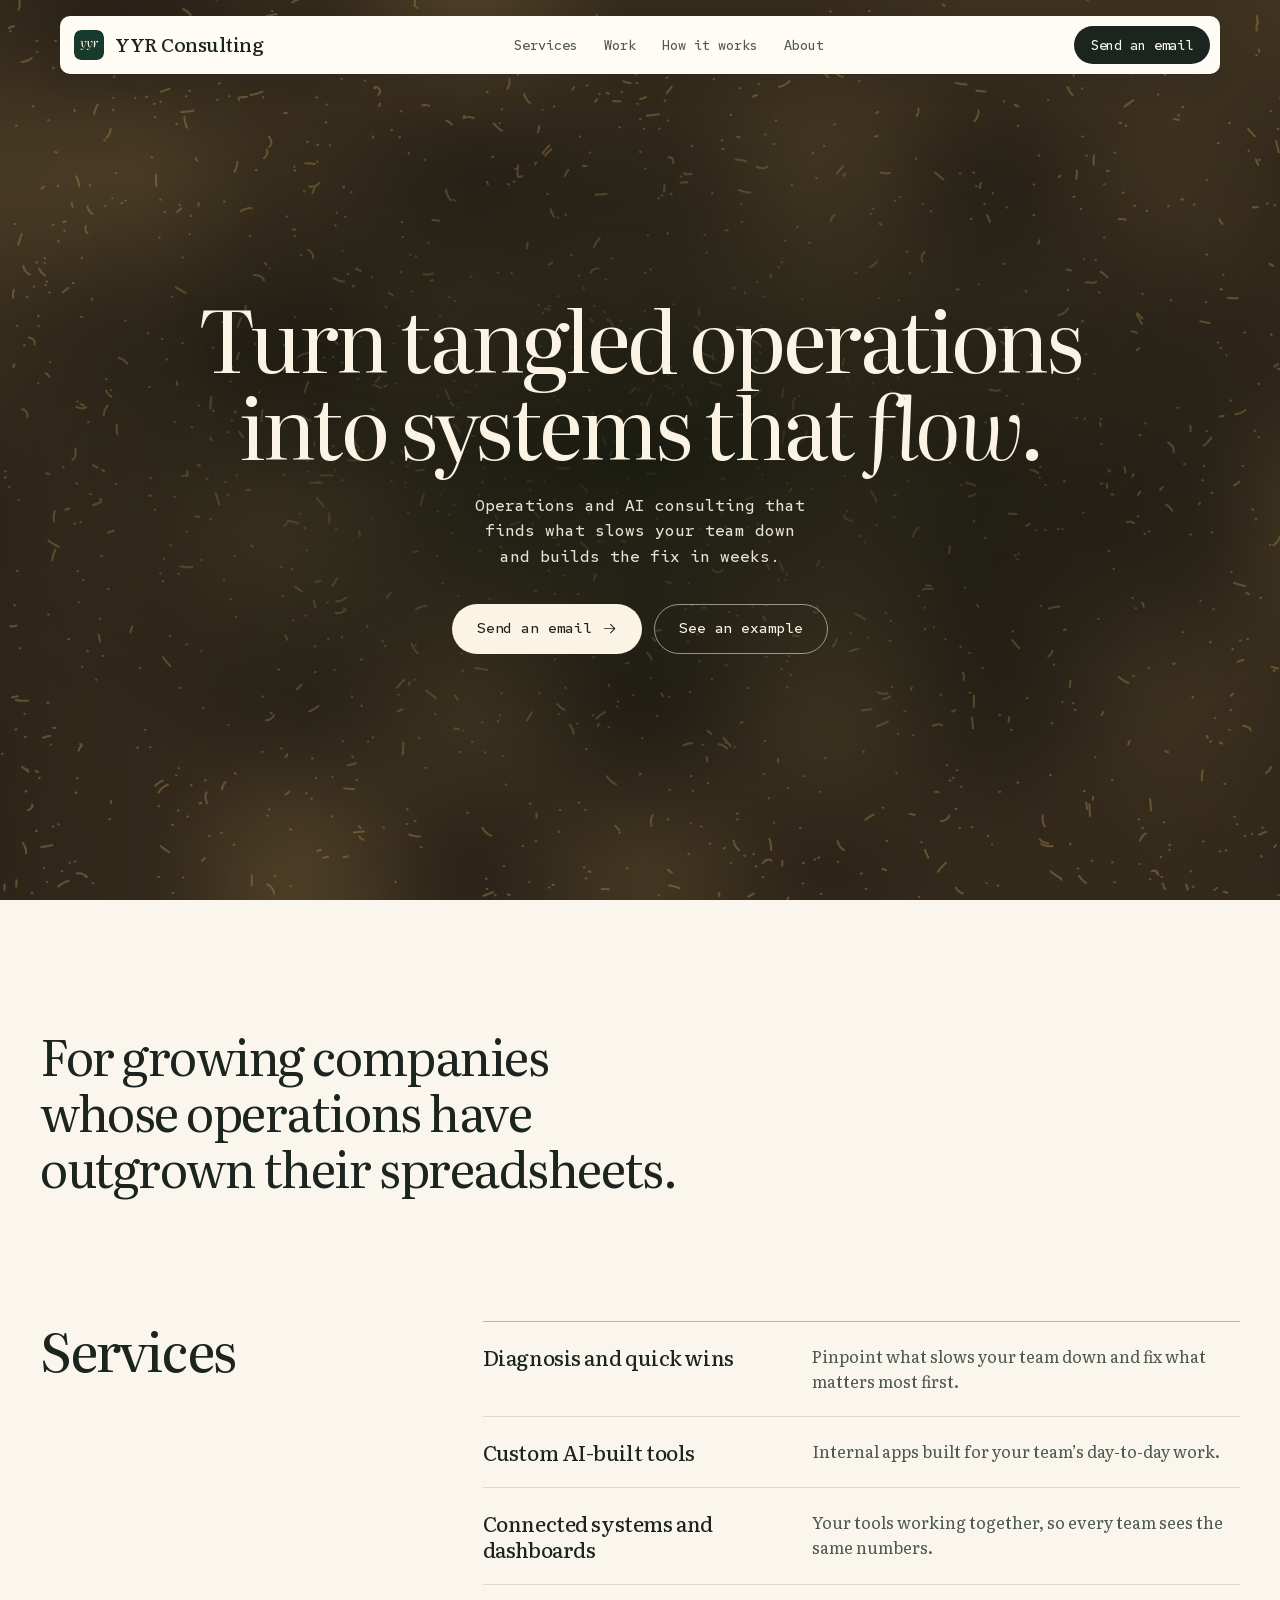
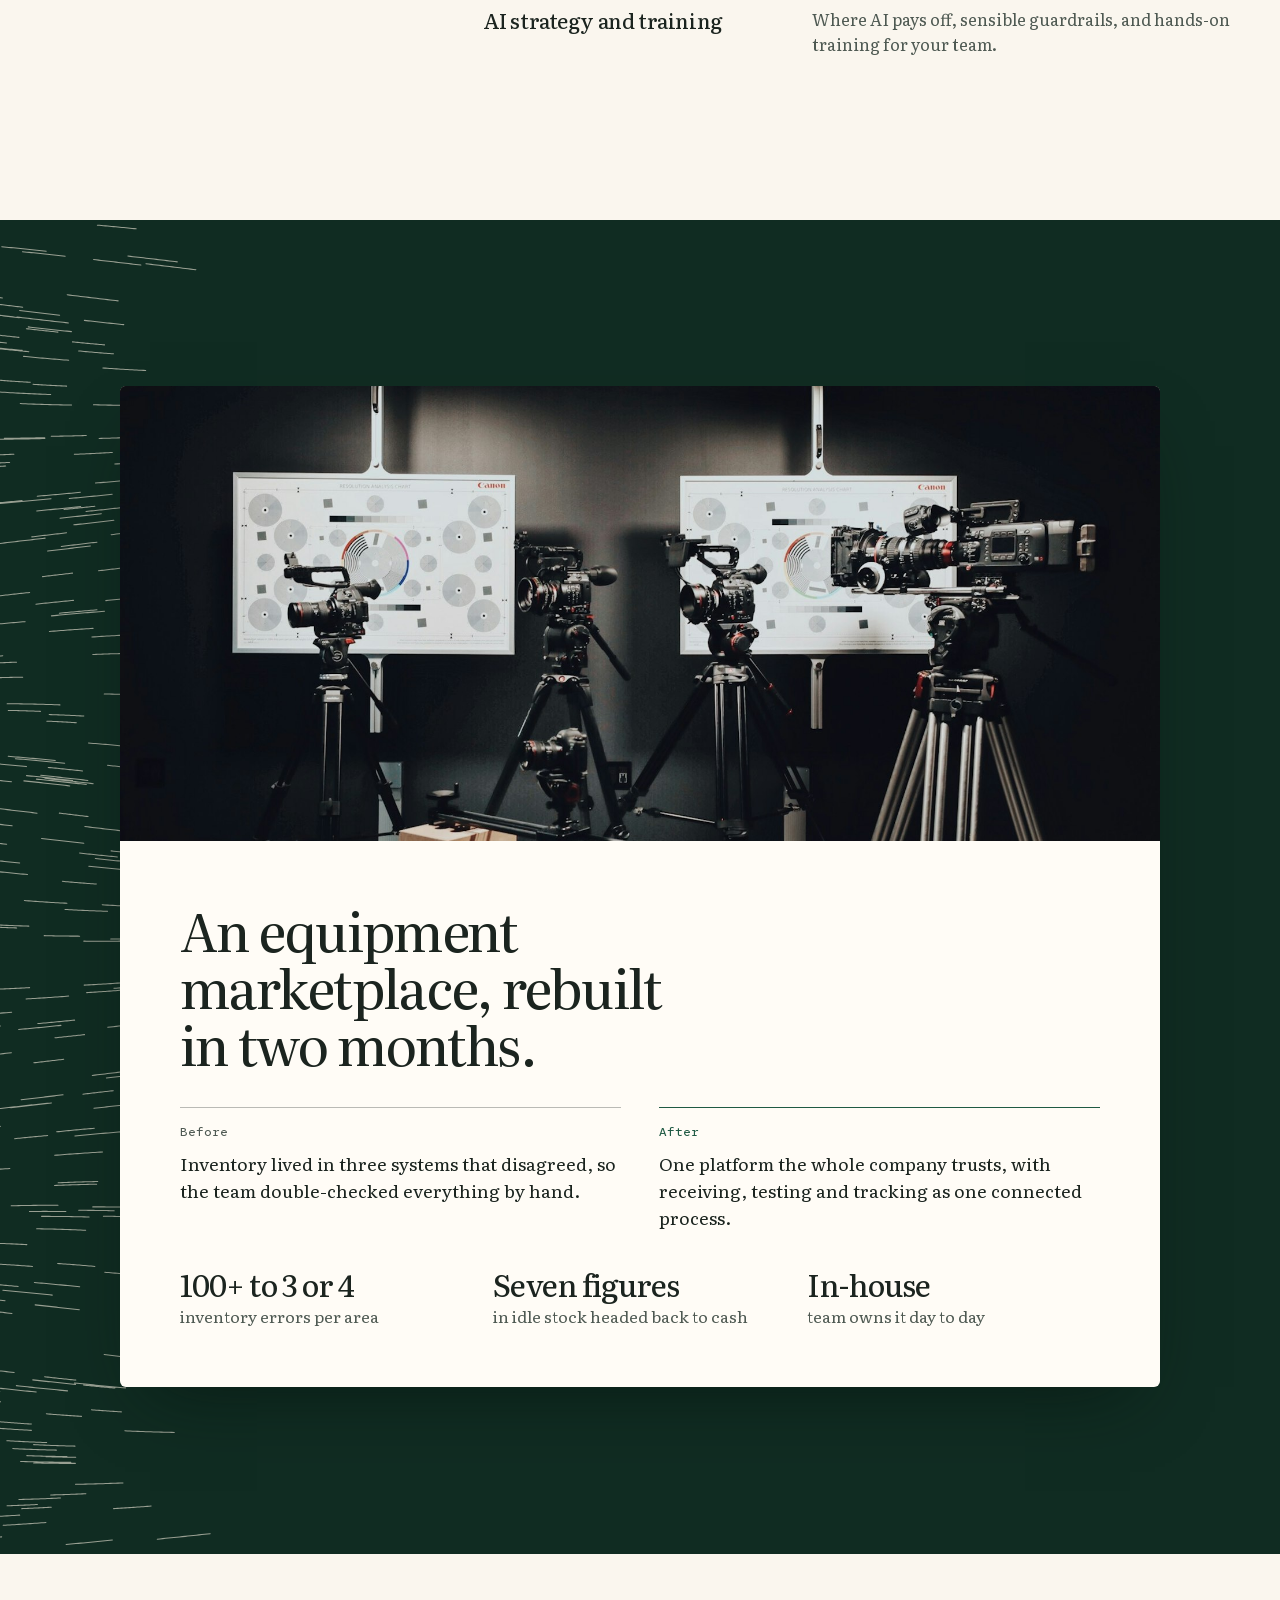
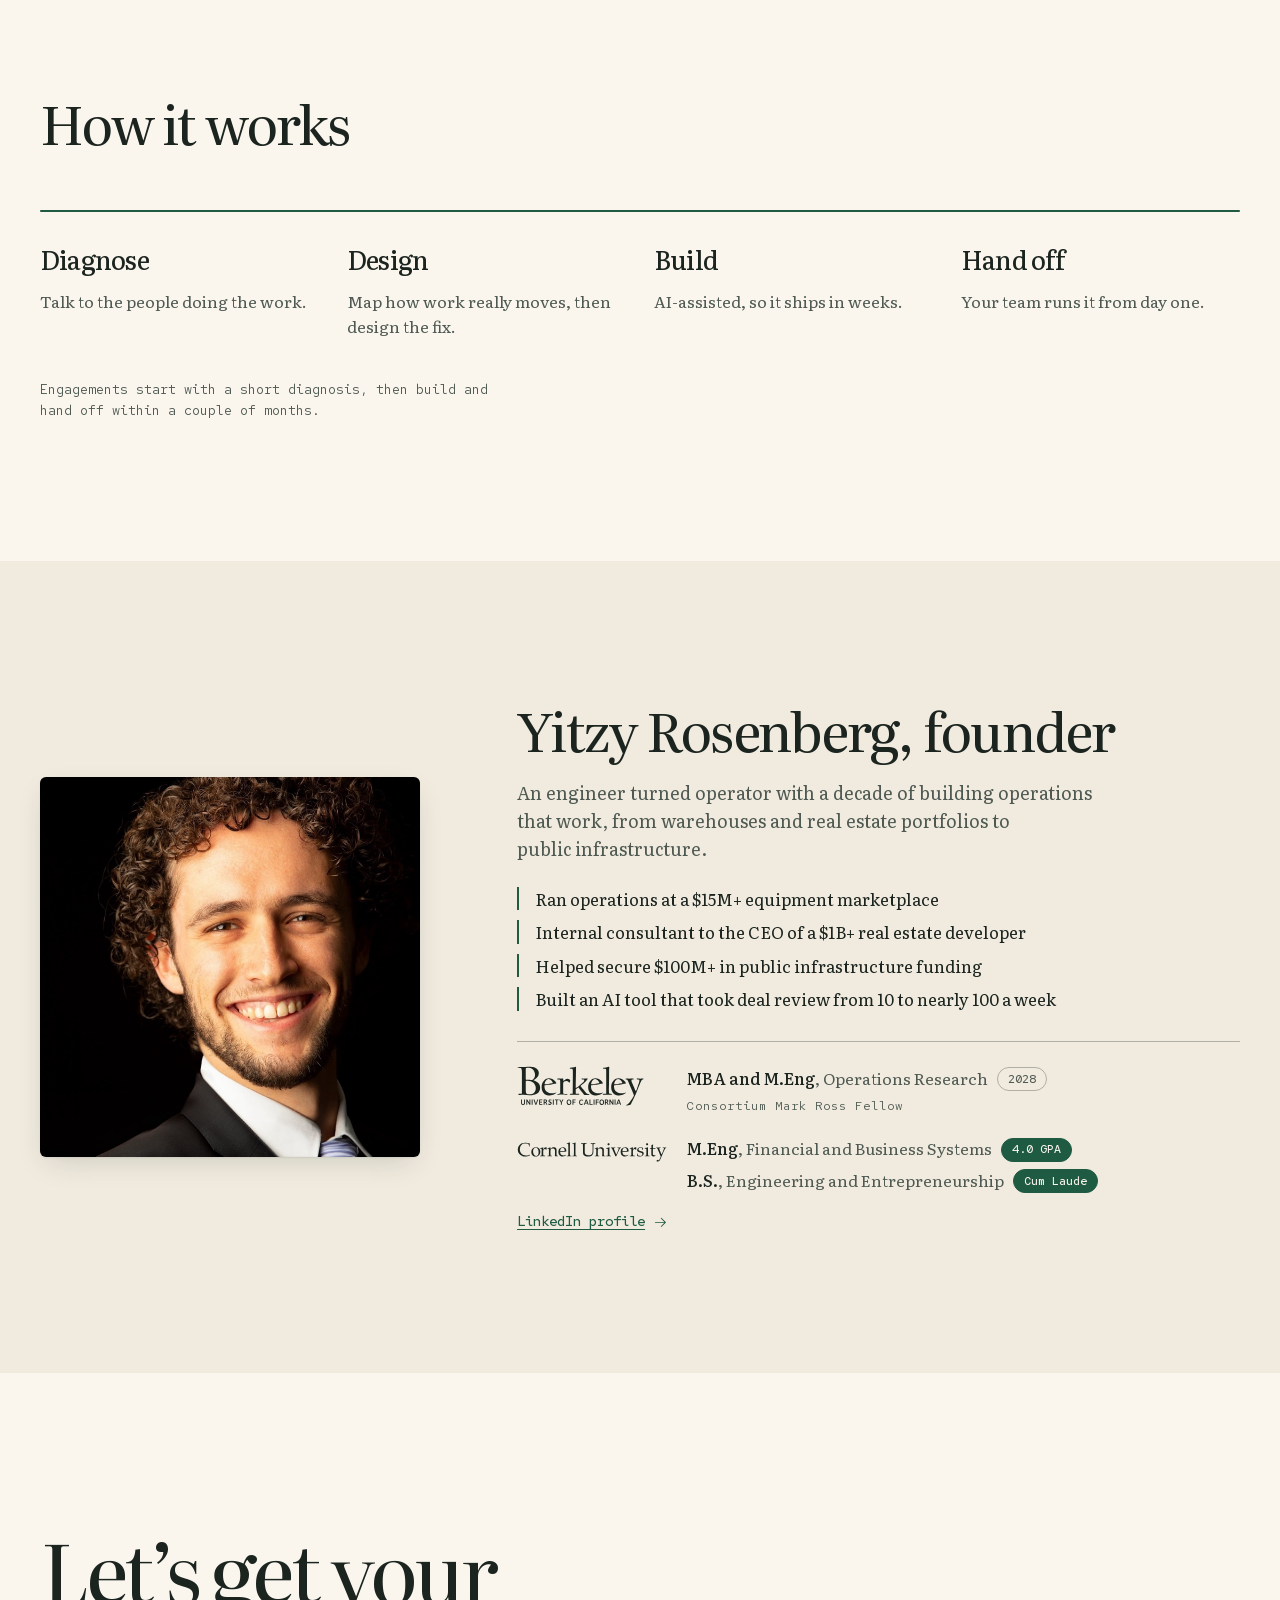
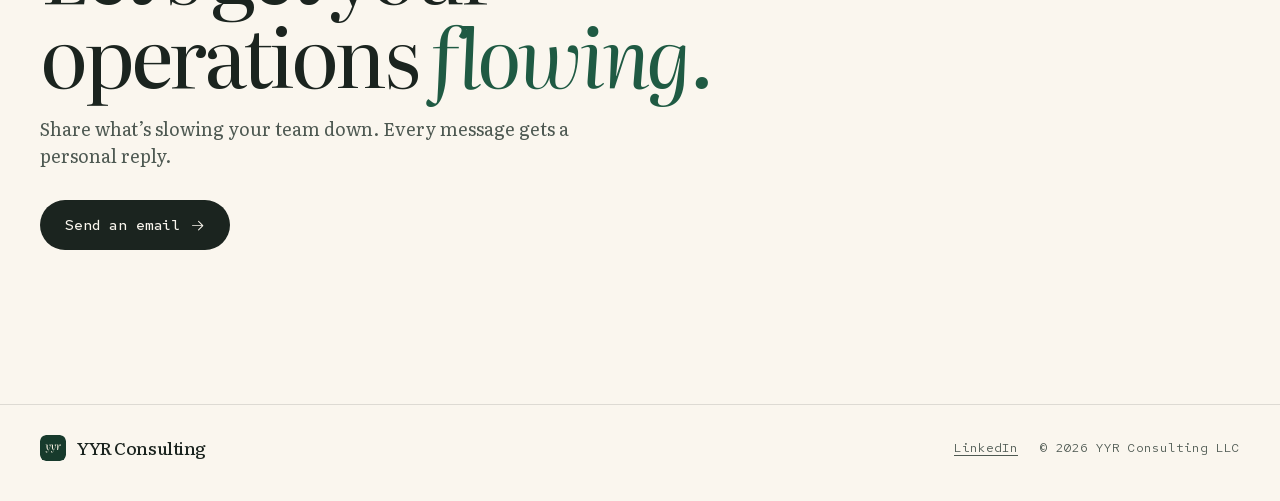
==== commit 15404b17: "Auto-update 2026-10-11 20:34" ====
--- a/index.html
+++ b/index.html
@@ -79,6 +79,9 @@
     <section class="work" id="work" aria-labelledby="work-title">
       <canvas class="flow" data-state="clean" data-pointer aria-hidden="true"></canvas>
       <article class="work__card">
+        <figure class="work__photo">
+          <img src="img/gear-testing-1800.jpg" srcset="img/gear-testing-900.jpg 900w, img/gear-testing-1800.jpg 1800w" sizes="(max-width: 1100px) 100vw, 1040px" alt="Professional cinema cameras on tripods lined up in front of resolution test charts" width="1800" height="1200" loading="lazy">
+        </figure>
         <h2 class="h2" id="work-title">An equipment marketplace, rebuilt in two months.</h2>
         <div class="ba">
           <div class="ba__col">
--- a/styles.css
+++ b/styles.css
@@ -203,11 +203,16 @@
 }
 .work__card {
   width: min(1040px, 100%); margin-inline: auto;
-  padding: clamp(28px, 5vw, 60px);
+  --pad: clamp(28px, 5vw, 60px);
+  padding: var(--pad);
   background: var(--surface);
   border-radius: var(--radius);
   box-shadow: 0 30px 70px -30px rgb(4 18 12 / 0.65);
-}
+  overflow: hidden;
+}
+.work__photo { margin: calc(-1 * var(--pad)) calc(-1 * var(--pad)) var(--pad); aspect-ratio: 16 / 7; background: #14110f; }
+.work__photo img { display: block; width: 100%; height: 100%; object-fit: cover; object-position: 50% 52%; }
+@media (max-width: 640px) { .work__photo { aspect-ratio: 4 / 3; } .work__photo img { object-position: 58% 50%; } }
 .work__card .h2 { max-width: 20ch; }
 
 .ba { margin-top: 32px; display: grid; grid-template-columns: minmax(0, 1fr) minmax(0, 1fr); gap: clamp(20px, 3vw, 40px); }
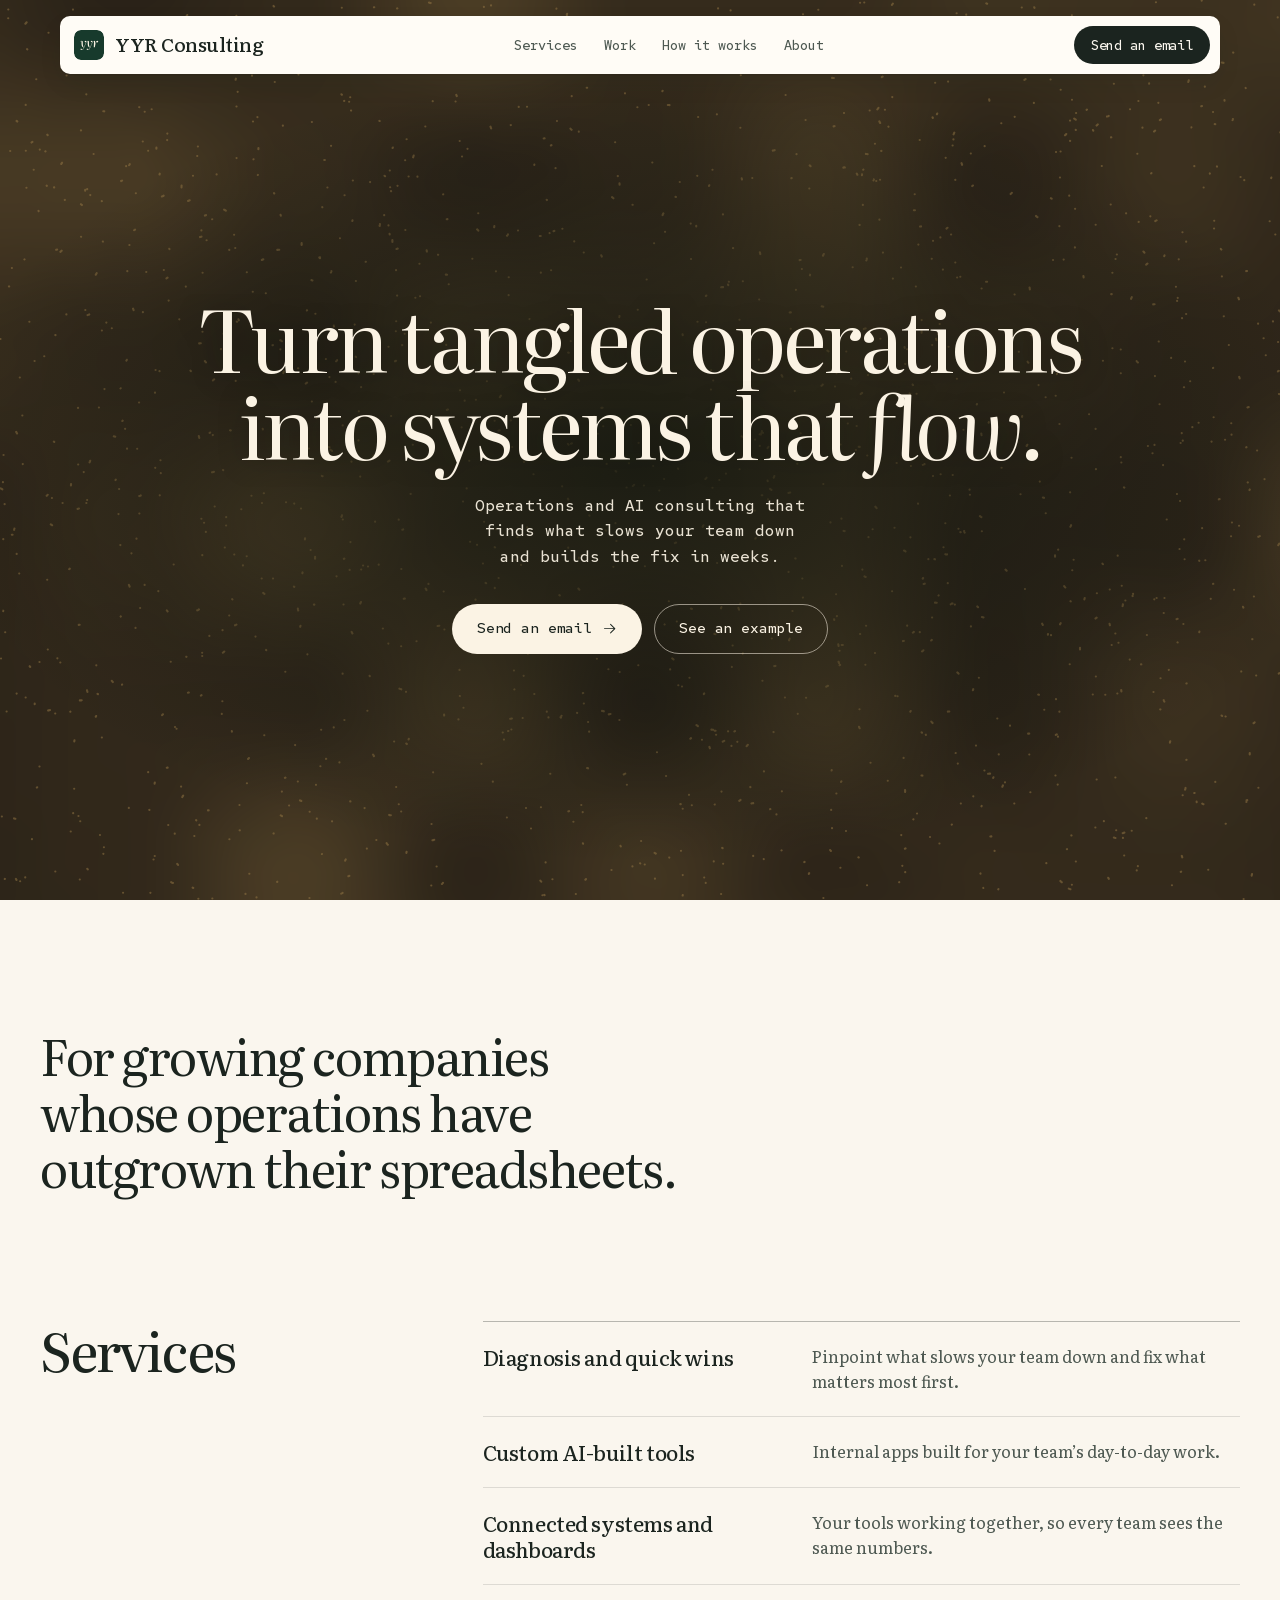
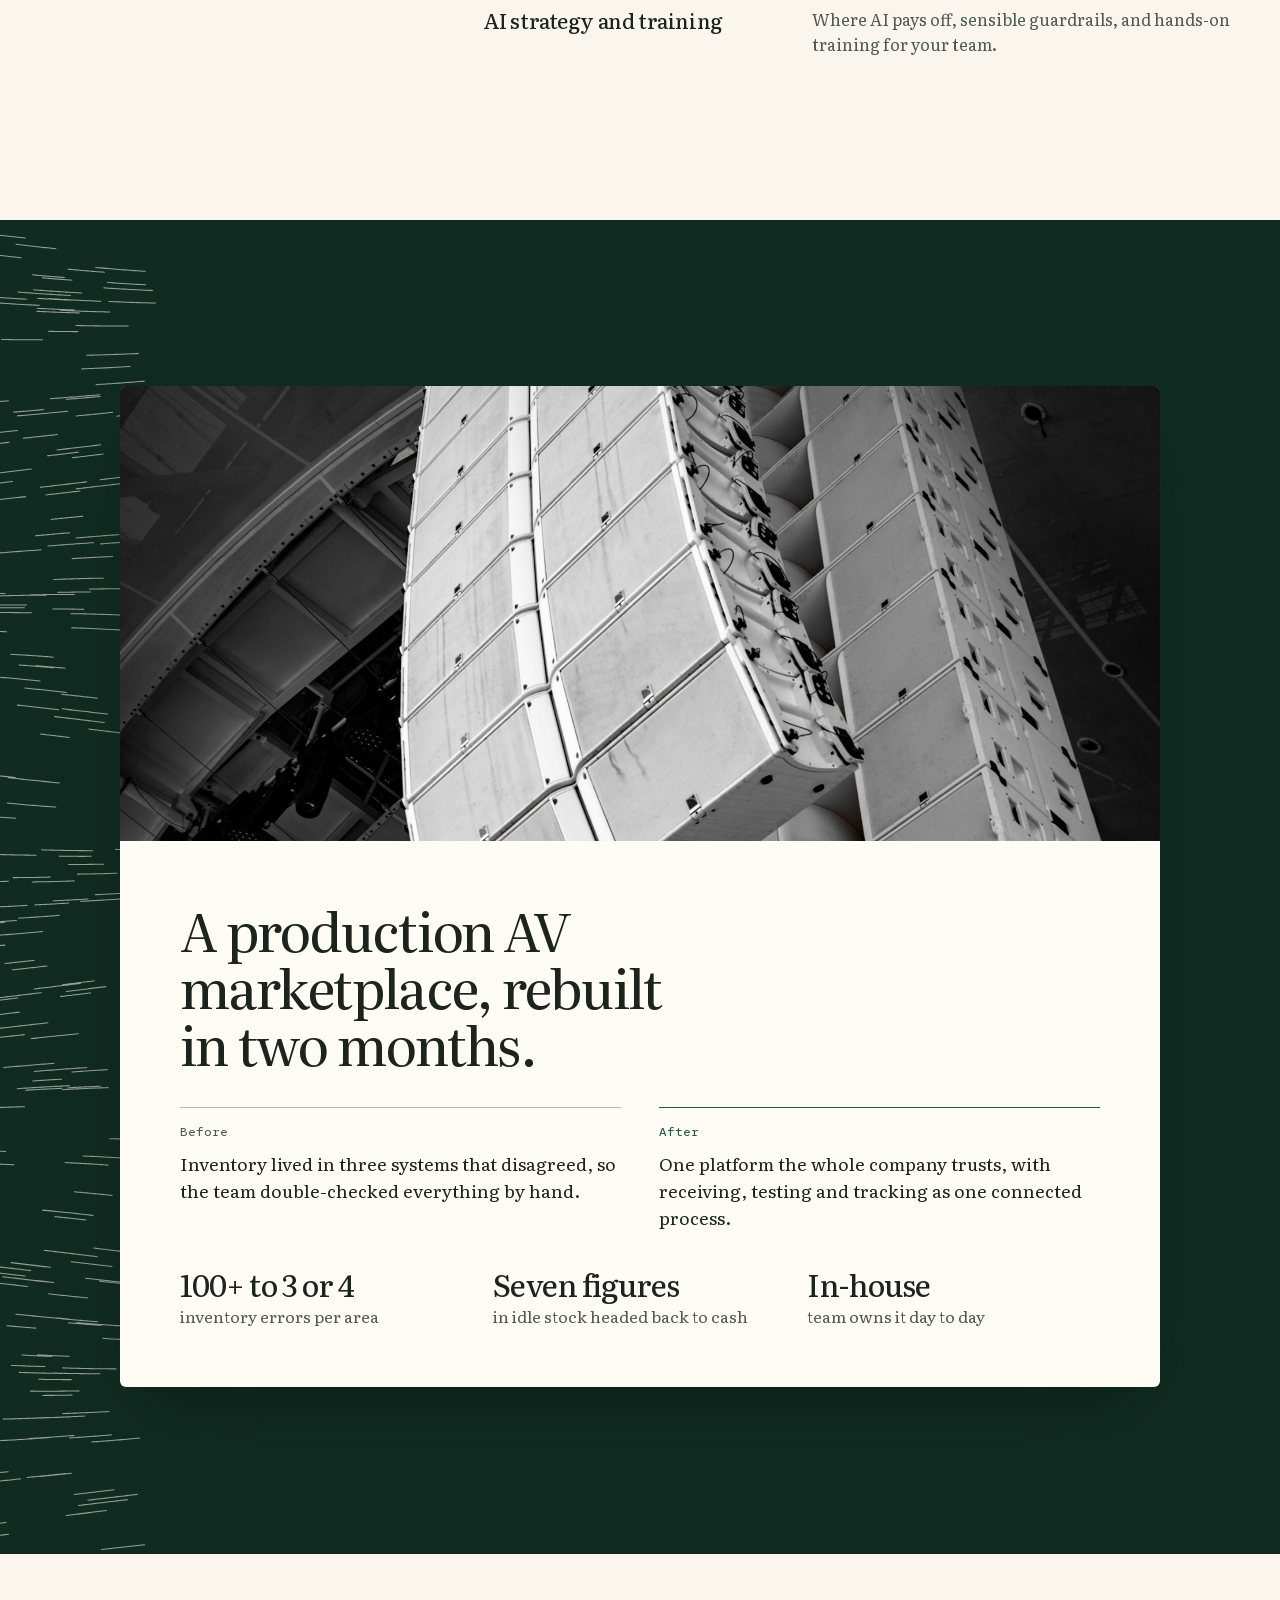
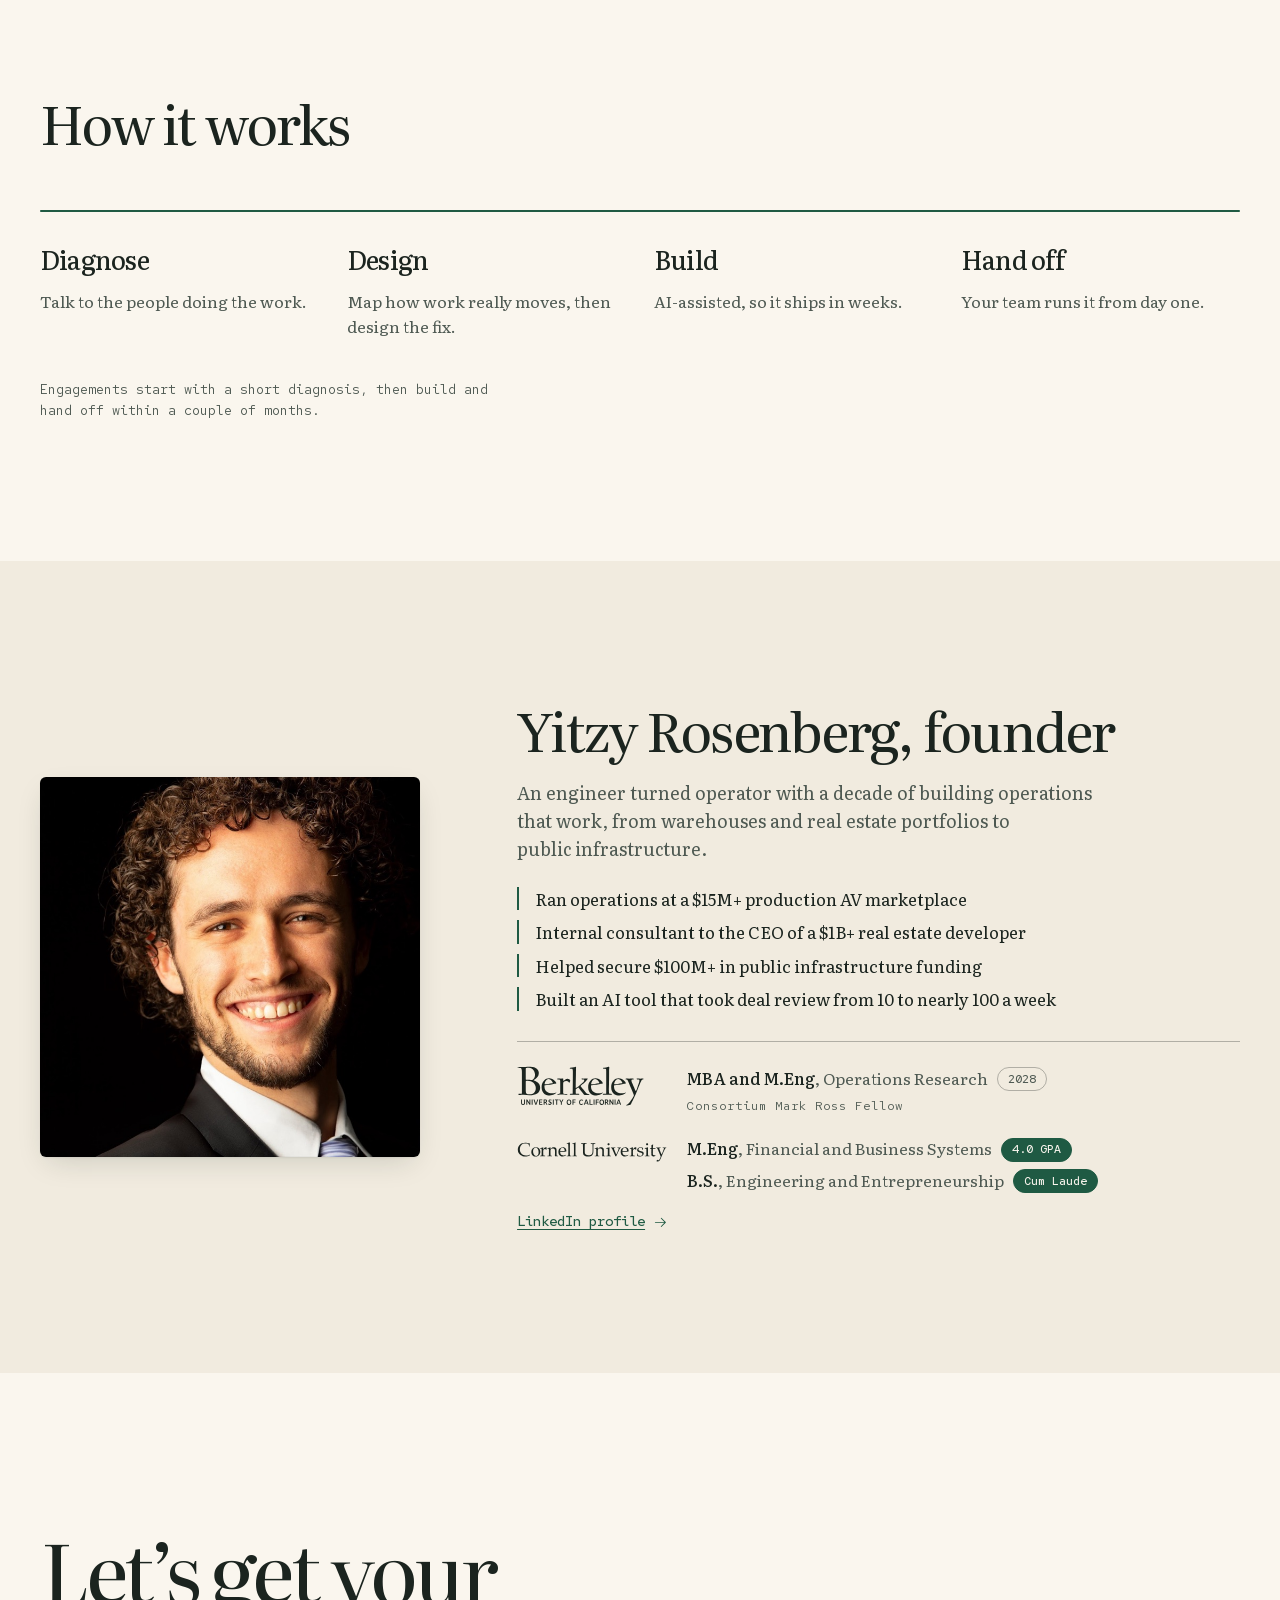
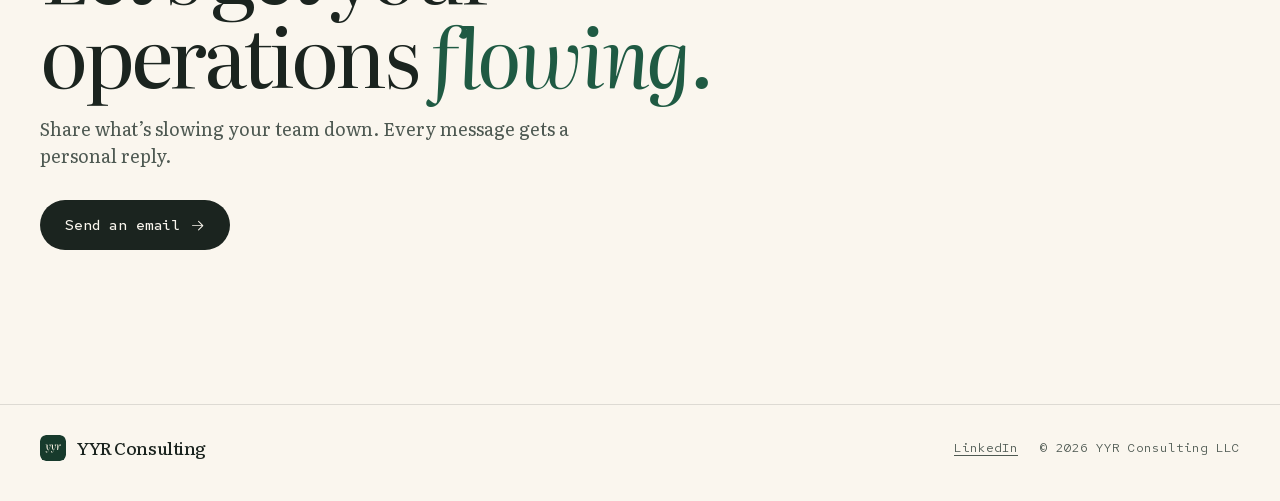
==== commit 6a8039e9: "Auto-update 2026-10-11 20:45" ====
--- a/index.html
+++ b/index.html
@@ -80,9 +80,9 @@
       <canvas class="flow" data-state="clean" data-pointer aria-hidden="true"></canvas>
       <article class="work__card">
         <figure class="work__photo">
-          <img src="img/gear-testing-1800.jpg" srcset="img/gear-testing-900.jpg 900w, img/gear-testing-1800.jpg 1800w" sizes="(max-width: 1100px) 100vw, 1040px" alt="Professional cinema cameras on tripods lined up in front of resolution test charts" width="1800" height="1200" loading="lazy">
+          <img src="img/av-speakers-1800.jpg" srcset="img/av-speakers-900.jpg 900w, img/av-speakers-1800.jpg 1800w" sizes="(max-width: 1100px) 100vw, 1040px" alt="Professional line-array speakers rigged above a concert venue" width="1800" height="1125" loading="lazy">
         </figure>
-        <h2 class="h2" id="work-title">An equipment marketplace, rebuilt in two months.</h2>
+        <h2 class="h2" id="work-title">A production AV marketplace, rebuilt in two months.</h2>
         <div class="ba">
           <div class="ba__col">
             <h3 class="ba__label">Before</h3>
@@ -121,7 +121,7 @@
           <h2 class="h2" id="about-title">Yitzy Rosenberg, founder</h2>
           <p class="lede">An engineer turned operator with a decade of building operations that work, from warehouses and real estate portfolios to public infrastructure.</p>
           <ul class="creds">
-            <li>Ran operations at a $15M+ equipment marketplace</li>
+            <li>Ran operations at a $15M+ production AV marketplace</li>
             <li>Internal consultant to the CEO of a $1B+ real estate developer</li>
             <li>Helped secure $100M+ in public infrastructure funding</li>
             <li>Built an AI tool that took deal review from 10 to nearly 100 a week</li>
--- a/styles.css
+++ b/styles.css
@@ -211,8 +211,8 @@
   overflow: hidden;
 }
 .work__photo { margin: calc(-1 * var(--pad)) calc(-1 * var(--pad)) var(--pad); aspect-ratio: 16 / 7; background: #14110f; }
-.work__photo img { display: block; width: 100%; height: 100%; object-fit: cover; object-position: 50% 52%; }
-@media (max-width: 640px) { .work__photo { aspect-ratio: 4 / 3; } .work__photo img { object-position: 58% 50%; } }
+.work__photo img { display: block; width: 100%; height: 100%; object-fit: cover; object-position: 50% 45%; }
+@media (max-width: 640px) { .work__photo { aspect-ratio: 4 / 3; } .work__photo img { object-position: 45% 50%; } }
 .work__card .h2 { max-width: 20ch; }
 
 .ba { margin-top: 32px; display: grid; grid-template-columns: minmax(0, 1fr) minmax(0, 1fr); gap: clamp(20px, 3vw, 40px); }
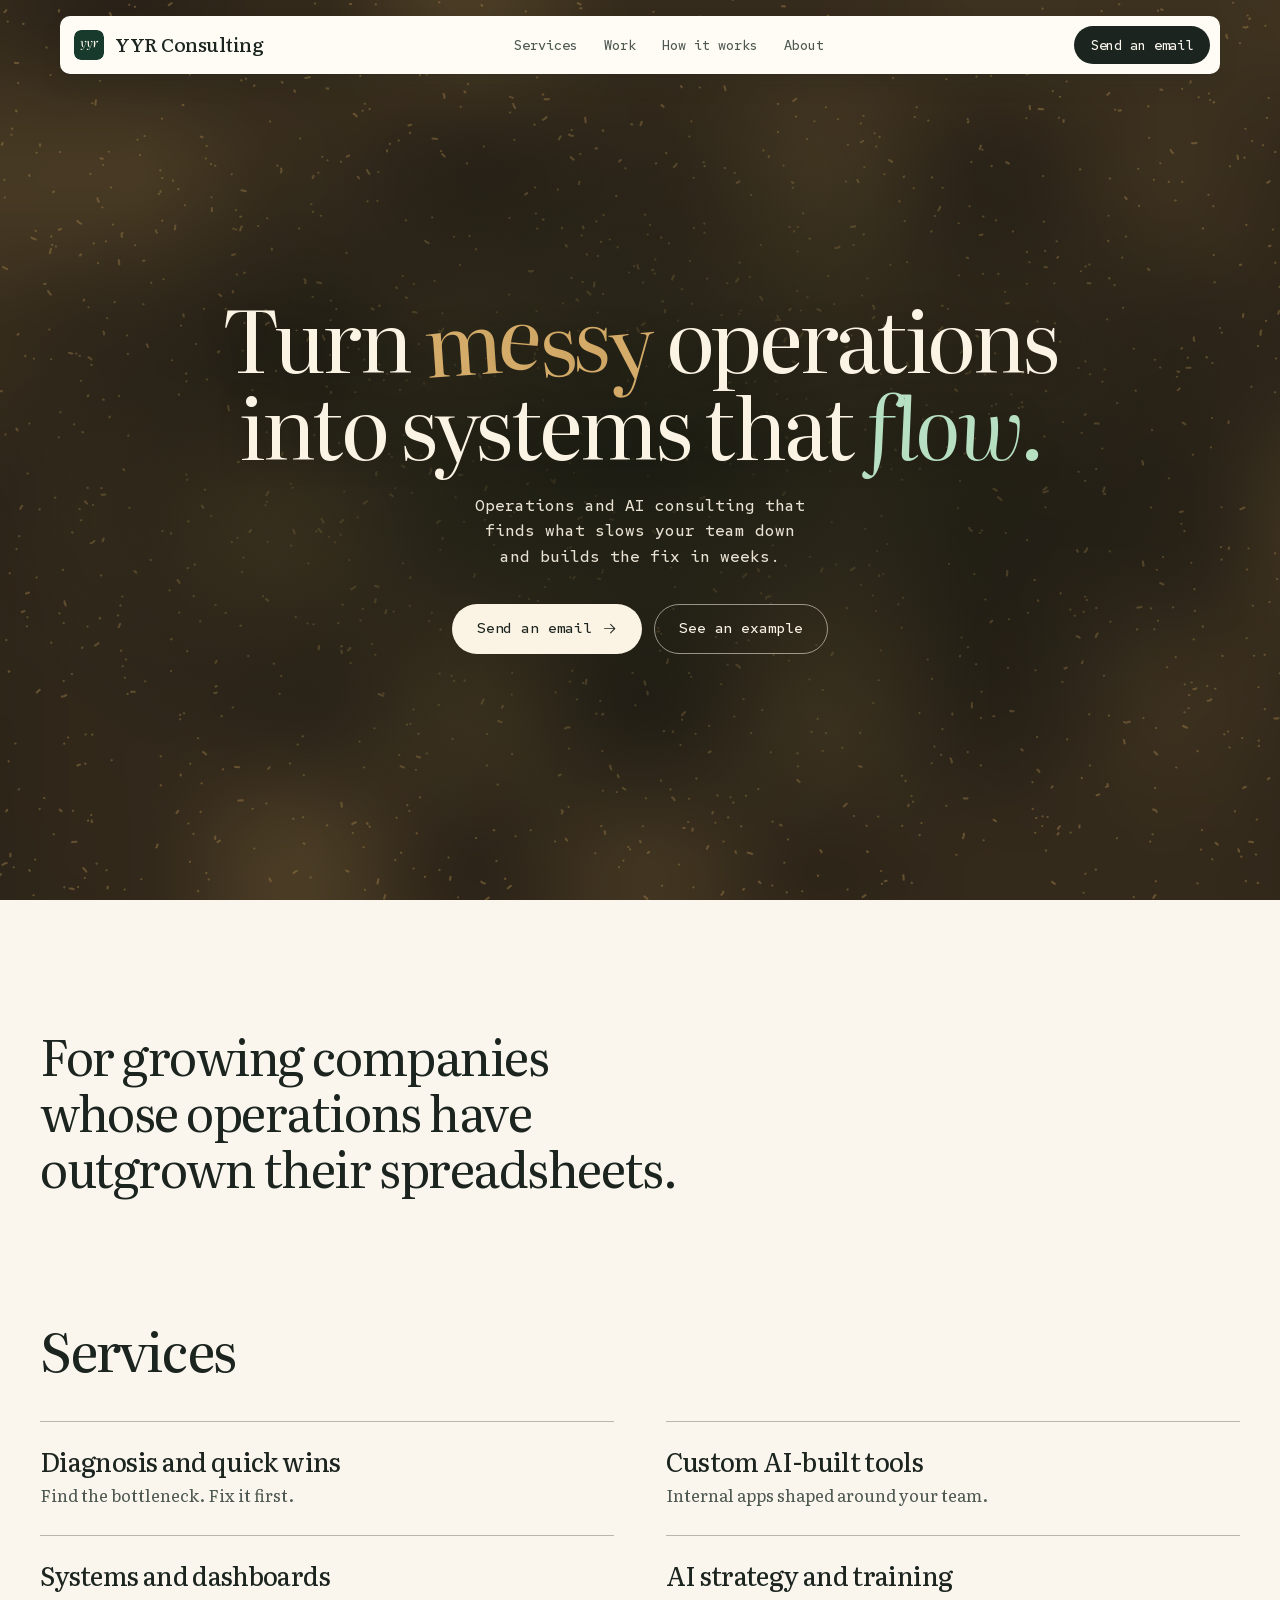
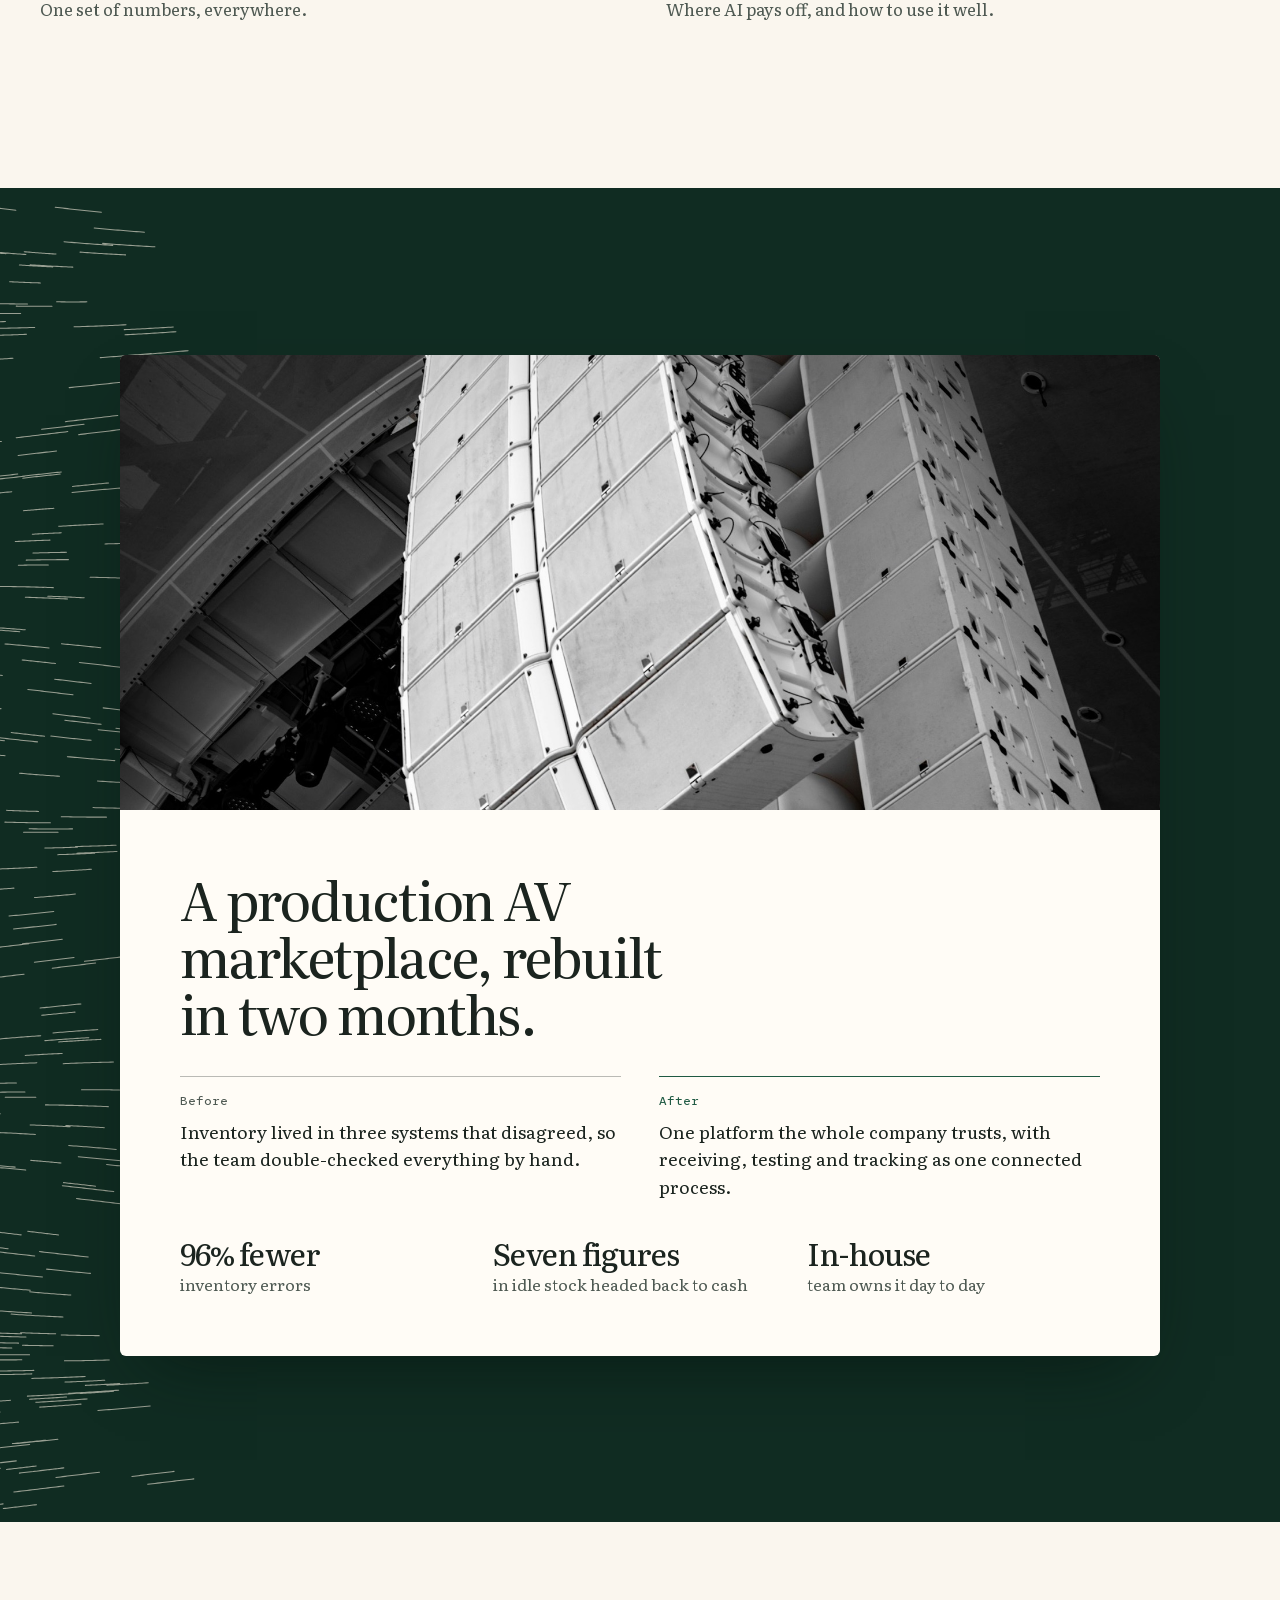
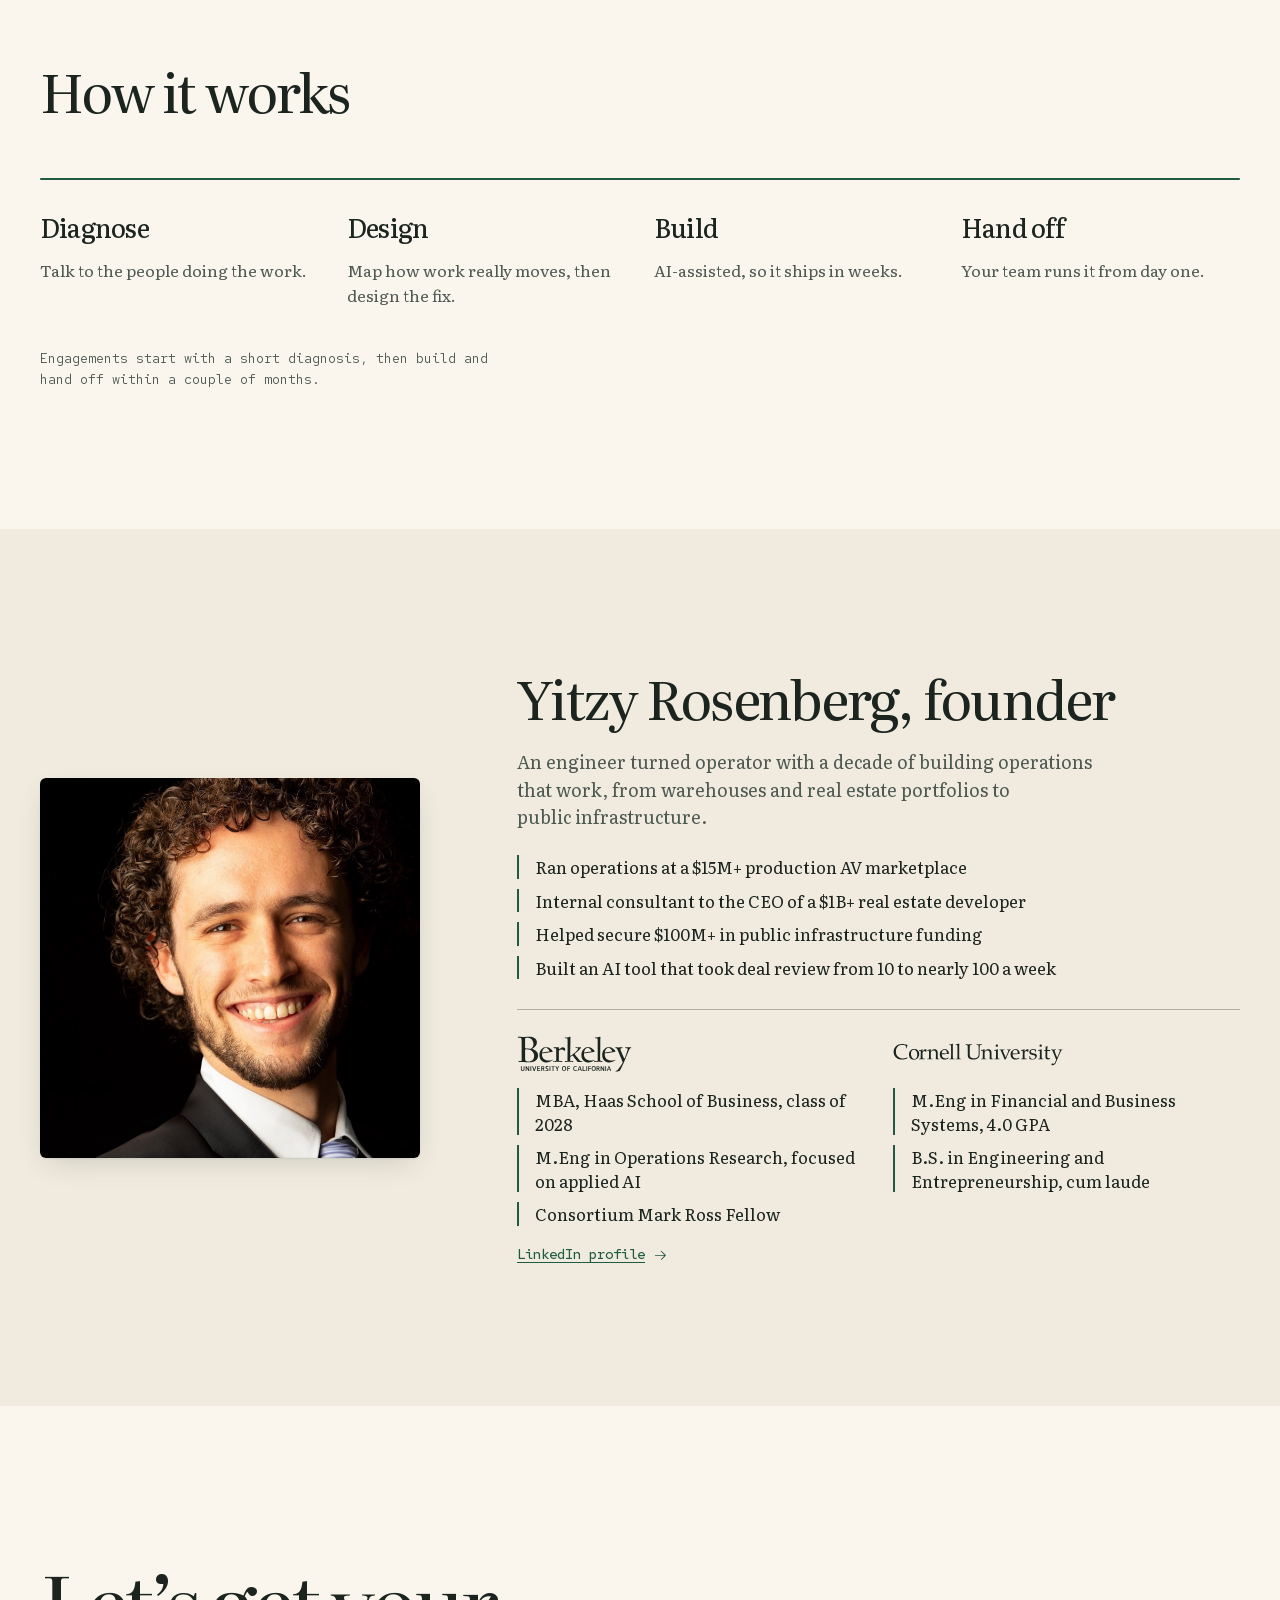
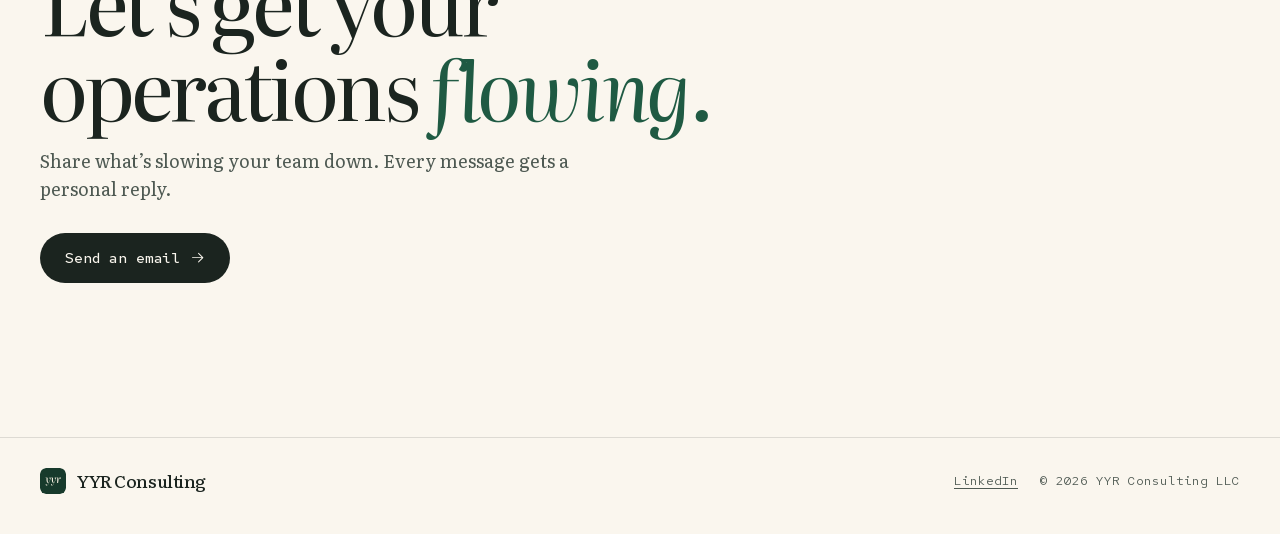
==== commit b04f08fd: "Auto-update 2026-10-11 20:47" ====
--- a/index.html
+++ b/index.html
@@ -10,7 +10,7 @@
   <meta property="og:type" content="website">
   <meta property="og:url" content="https://yyrconsulting.com/">
   <meta property="og:title" content="YYR Consulting | Operations and AI consulting">
-  <meta property="og:description" content="Turn tangled operations into systems that flow.">
+  <meta property="og:description" content="Turn messy operations into systems that flow.">
   <meta property="og:image" content="https://yyrconsulting.com/brand/og-image.jpg">
   <meta property="og:image:width" content="1200">
   <meta property="og:image:height" content="630">
@@ -46,9 +46,9 @@
     <section class="hero" id="top" aria-labelledby="hero-title">
       <canvas class="flow" data-state="mud" data-pointer aria-hidden="true"></canvas>
       <div class="hero__copy">
-        <h1 class="hero__title" id="hero-title">
-          <span class="line"><span>Turn tangled operations</span></span>
-          <span class="line"><span>into systems that <em>flow.</em></span></span>
+        <h1 class="hero__title" id="hero-title" aria-label="Turn messy operations into systems that flow.">
+          <span class="line" aria-hidden="true"><span>Turn <span class="messy"><span>m</span><span>e</span><span>s</span><span>s</span><span>y</span></span> operations</span></span>
+          <span class="line" aria-hidden="true"><span>into systems that <em class="flowing">flow.</em></span></span>
         </h1>
         <p class="hero__sub">Operations and AI consulting that finds what slows your team down and builds the fix in weeks.</p>
         <div class="hero__actions">
@@ -65,14 +65,14 @@
     </section>
 
     <section class="services" id="services" aria-labelledby="services-title">
-      <div class="wrap services__wrap">
+      <div class="wrap">
         <h2 class="h2" id="services-title">Services</h2>
-        <dl class="svc">
-          <div class="svc__row"><dt>Diagnosis and quick wins</dt><dd>Pinpoint what slows your team down and fix what matters most first.</dd></div>
-          <div class="svc__row"><dt>Custom AI-built tools</dt><dd>Internal apps built for your team’s day-to-day work.</dd></div>
-          <div class="svc__row"><dt>Connected systems and dashboards</dt><dd>Your tools working together, so every team sees the same numbers.</dd></div>
-          <div class="svc__row"><dt>AI strategy and training</dt><dd>Where AI pays off, sensible guardrails, and hands-on training for your team.</dd></div>
-        </dl>
+        <ul class="svc">
+          <li><h3>Diagnosis and quick wins</h3><p>Find the bottleneck. Fix it first.</p></li>
+          <li><h3>Custom AI-built tools</h3><p>Internal apps shaped around your team.</p></li>
+          <li><h3>Systems and dashboards</h3><p>One set of numbers, everywhere.</p></li>
+          <li><h3>AI strategy and training</h3><p>Where AI pays off, and how to use it well.</p></li>
+        </ul>
       </div>
     </section>
 
@@ -94,7 +94,7 @@
           </div>
         </div>
         <ul class="results">
-          <li><strong>100+ to 3 or 4</strong> inventory errors per area</li>
+          <li><strong>96% fewer</strong> inventory errors</li>
           <li><strong>Seven figures</strong> in idle stock headed back to cash</li>
           <li><strong>In-house</strong> team owns it day to day</li>
         </ul>
@@ -129,17 +129,18 @@
           <div class="schools">
             <div class="school">
               <span class="school__logo school__logo--berkeley" role="img" aria-label="UC Berkeley"></span>
-              <div class="school__info">
-                <p><strong>MBA and M.Eng</strong>, Operations Research <span class="tag">2028</span></p>
-                <p class="school__note">Consortium Mark Ross Fellow</p>
-              </div>
+              <ul class="creds">
+                <li>MBA, Haas School of Business, class of 2028</li>
+                <li>M.Eng in Operations Research, focused on applied AI</li>
+                <li>Consortium Mark Ross Fellow</li>
+              </ul>
             </div>
             <div class="school">
               <span class="school__logo school__logo--cornell" role="img" aria-label="Cornell University"></span>
-              <div class="school__info">
-                <p><strong>M.Eng</strong>, Financial and Business Systems <span class="tag tag--hi">4.0 GPA</span></p>
-                <p><strong>B.S.</strong>, Engineering and Entrepreneurship <span class="tag tag--hi">Cum Laude</span></p>
-              </div>
+              <ul class="creds">
+                <li>M.Eng in Financial and Business Systems, 4.0 GPA</li>
+                <li>B.S. in Engineering and Entrepreneurship, cum laude</li>
+              </ul>
             </div>
           </div>
           <a class="about__link" href="https://www.linkedin.com/in/yitzyrosenberg/" rel="noopener">LinkedIn profile<svg class="icon" viewBox="0 0 256 256" aria-hidden="true"><path fill="currentColor" d="M221.66,133.66l-72,72a8,8,0,0,1-11.32-11.32L196.69,136H40a8,8,0,0,1,0-16H196.69L138.34,61.66a8,8,0,0,1,11.32-11.32l72,72A8,8,0,0,1,221.66,133.66Z"/></svg></a>
--- a/styles.css
+++ b/styles.css
@@ -154,6 +154,15 @@
   text-shadow: 0 2px 30px rgb(6 20 14 / 0.3);
 }
 .hero__title em { font-weight: 400; }
+/* The two states in the words themselves: mud-colored and knocked out of line, then clean and smooth. */
+.hero__title .messy { color: #d4ab68; white-space: nowrap; }
+.hero__title .messy > span { display: inline-block; }
+.hero__title .messy > span:nth-child(1) { transform: translateY(0.03em) rotate(-4deg); }
+.hero__title .messy > span:nth-child(2) { transform: translateY(-0.05em) rotate(5deg); }
+.hero__title .messy > span:nth-child(3) { transform: translateY(0.04em) rotate(-3deg); }
+.hero__title .messy > span:nth-child(4) { transform: translateY(-0.02em) rotate(4deg); }
+.hero__title .messy > span:nth-child(5) { transform: translateY(0.05em) rotate(-5deg); }
+.hero__title .flowing { color: #b6e0c1; }
 .hero__title .line { display: block; overflow: hidden; padding: 0 0.08em 0.24em; margin: 0 -0.08em -0.24em; }
 .hero__title .line > span { display: inline-block; }
 .hero__sub {
@@ -184,15 +193,11 @@
 
 /* Services */
 .services { padding: clamp(48px, 6vw, 80px) 0 clamp(88px, 11vw, 140px); }
-.services__wrap { display: grid; grid-template-columns: minmax(0, 4fr) minmax(0, 8fr); gap: clamp(32px, 5vw, 72px); align-items: start; }
-.services__wrap > .h2 { position: sticky; top: 112px; }
-@media (max-width: 900px) { .services__wrap { grid-template-columns: minmax(0, 1fr); } .services__wrap > .h2 { position: static; } }
-.svc__row { padding: 22px 0; display: grid; grid-template-columns: minmax(0, 5fr) minmax(0, 7fr); gap: 24px; }
-.svc { border-top: 1px solid var(--line-strong); }
-.svc__row + .svc__row { border-top: 1px solid var(--line); }
-.svc dt { font-size: 1.3rem; font-weight: 450; letter-spacing: -0.02em; line-height: 1.25; }
-.svc dd { color: var(--ink-2); font-size: 1.02rem; }
-@media (max-width: 640px) { .svc__row { grid-template-columns: minmax(0, 1fr); gap: 8px; } }
+.svc { margin-top: 40px; display: grid; grid-template-columns: repeat(2, minmax(0, 1fr)); gap: 0 clamp(24px, 4vw, 56px); }
+@media (max-width: 720px) { .svc { grid-template-columns: minmax(0, 1fr); } }
+.svc li { padding: 24px 0 26px; border-top: 1px solid var(--line-strong); }
+.svc h3 { font-size: clamp(1.35rem, 2vw, 1.6rem); font-weight: 450; letter-spacing: -0.025em; line-height: 1.2; }
+.svc p { margin-top: 6px; color: var(--ink-2); font-size: 1.05rem; }
 
 /* Work: cream card over the field */
 .work {
@@ -272,26 +277,16 @@
 @media (hover: hover) and (pointer: fine) { .about__link:hover .icon { transform: translateX(3px); } }
 
 /* Education, inside About */
-.schools { margin-top: 30px; padding-top: 24px; border-top: 1px solid var(--line-strong); display: grid; gap: 20px; }
-.school { display: grid; grid-template-columns: 150px minmax(0, 1fr); gap: 20px; align-items: start; }
-@media (max-width: 560px) { .school { grid-template-columns: minmax(0, 1fr); gap: 10px; } }
+.schools { margin-top: 30px; padding-top: 26px; border-top: 1px solid var(--line-strong); display: grid; grid-template-columns: repeat(2, minmax(0, 1fr)); gap: 28px; }
+@media (max-width: 640px) { .schools { grid-template-columns: minmax(0, 1fr); } }
+.school .creds { margin-top: 16px; }
 .school__logo {
-  display: block; height: 40px;
+  display: block; height: 36px;
   background: var(--ink);
   -webkit-mask: var(--logo) no-repeat left center / contain; mask: var(--logo) no-repeat left center / contain;
 }
-.school__logo--berkeley { --logo: url("img/berkeley-wordmark.svg"); width: 128px; }
-.school__logo--cornell { --logo: url("img/cornell-wordmark.svg"); width: 150px; height: 20px; margin-top: 6px; }
-.school__info p { font-size: 1rem; line-height: 1.5; color: var(--ink-2); }
-.school__info p + p { margin-top: 6px; }
-.school__info strong { color: var(--ink); font-weight: 500; }
-.school__note { font-family: var(--mono); font-size: 12.5px !important; }
-.tag {
-  margin-left: 6px; height: 24px; padding: 0 10px; display: inline-flex; align-items: center; vertical-align: 2px;
-  border: 1px solid var(--line-strong); border-radius: 999px;
-  font-family: var(--mono); font-size: 11.5px; font-weight: 500; color: var(--ink-2); white-space: nowrap;
-}
-.tag--hi { border-color: var(--accent); background: var(--accent); color: var(--ground); }
+.school__logo--berkeley { --logo: url("img/berkeley-wordmark.svg"); width: 115px; }
+.school__logo--cornell { --logo: url("img/cornell-wordmark.svg"); width: 170px; }
 
 /* Contact */
 .contact { padding: clamp(96px, 12vw, 160px) 0; }
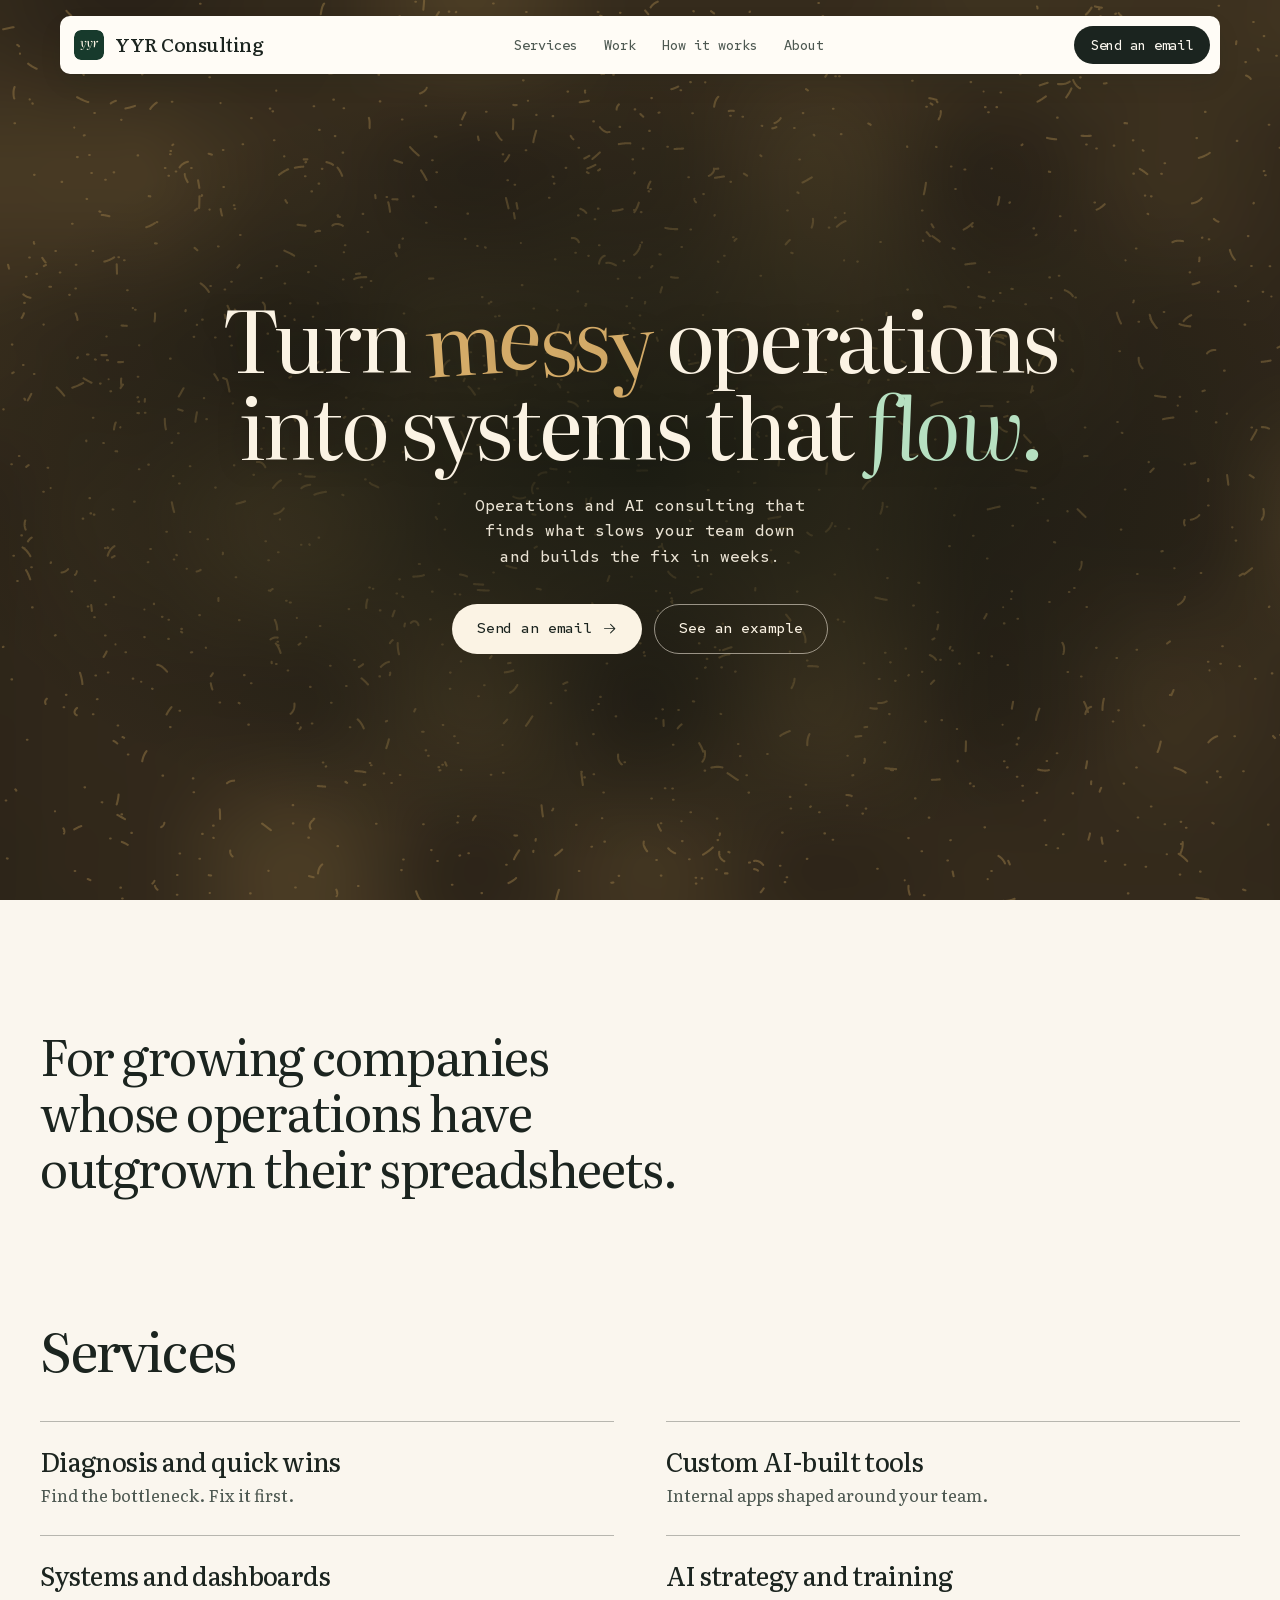
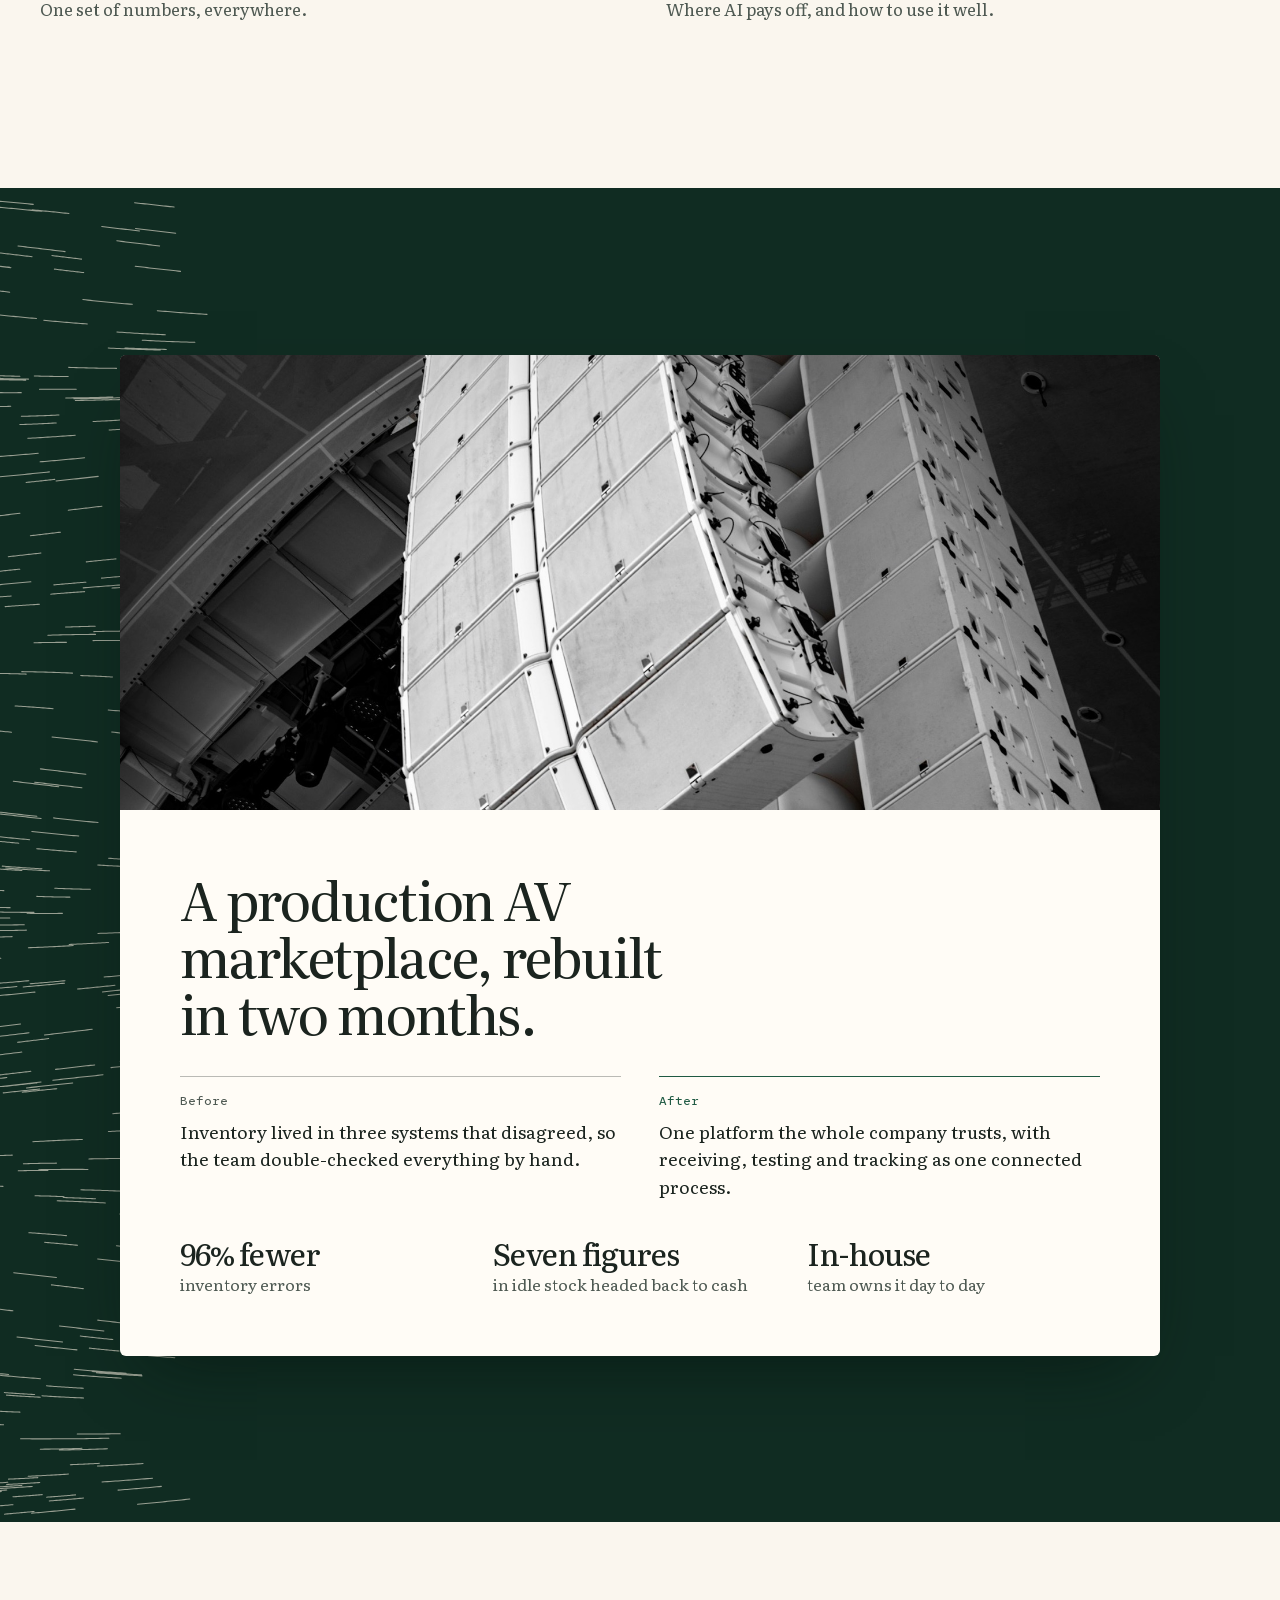
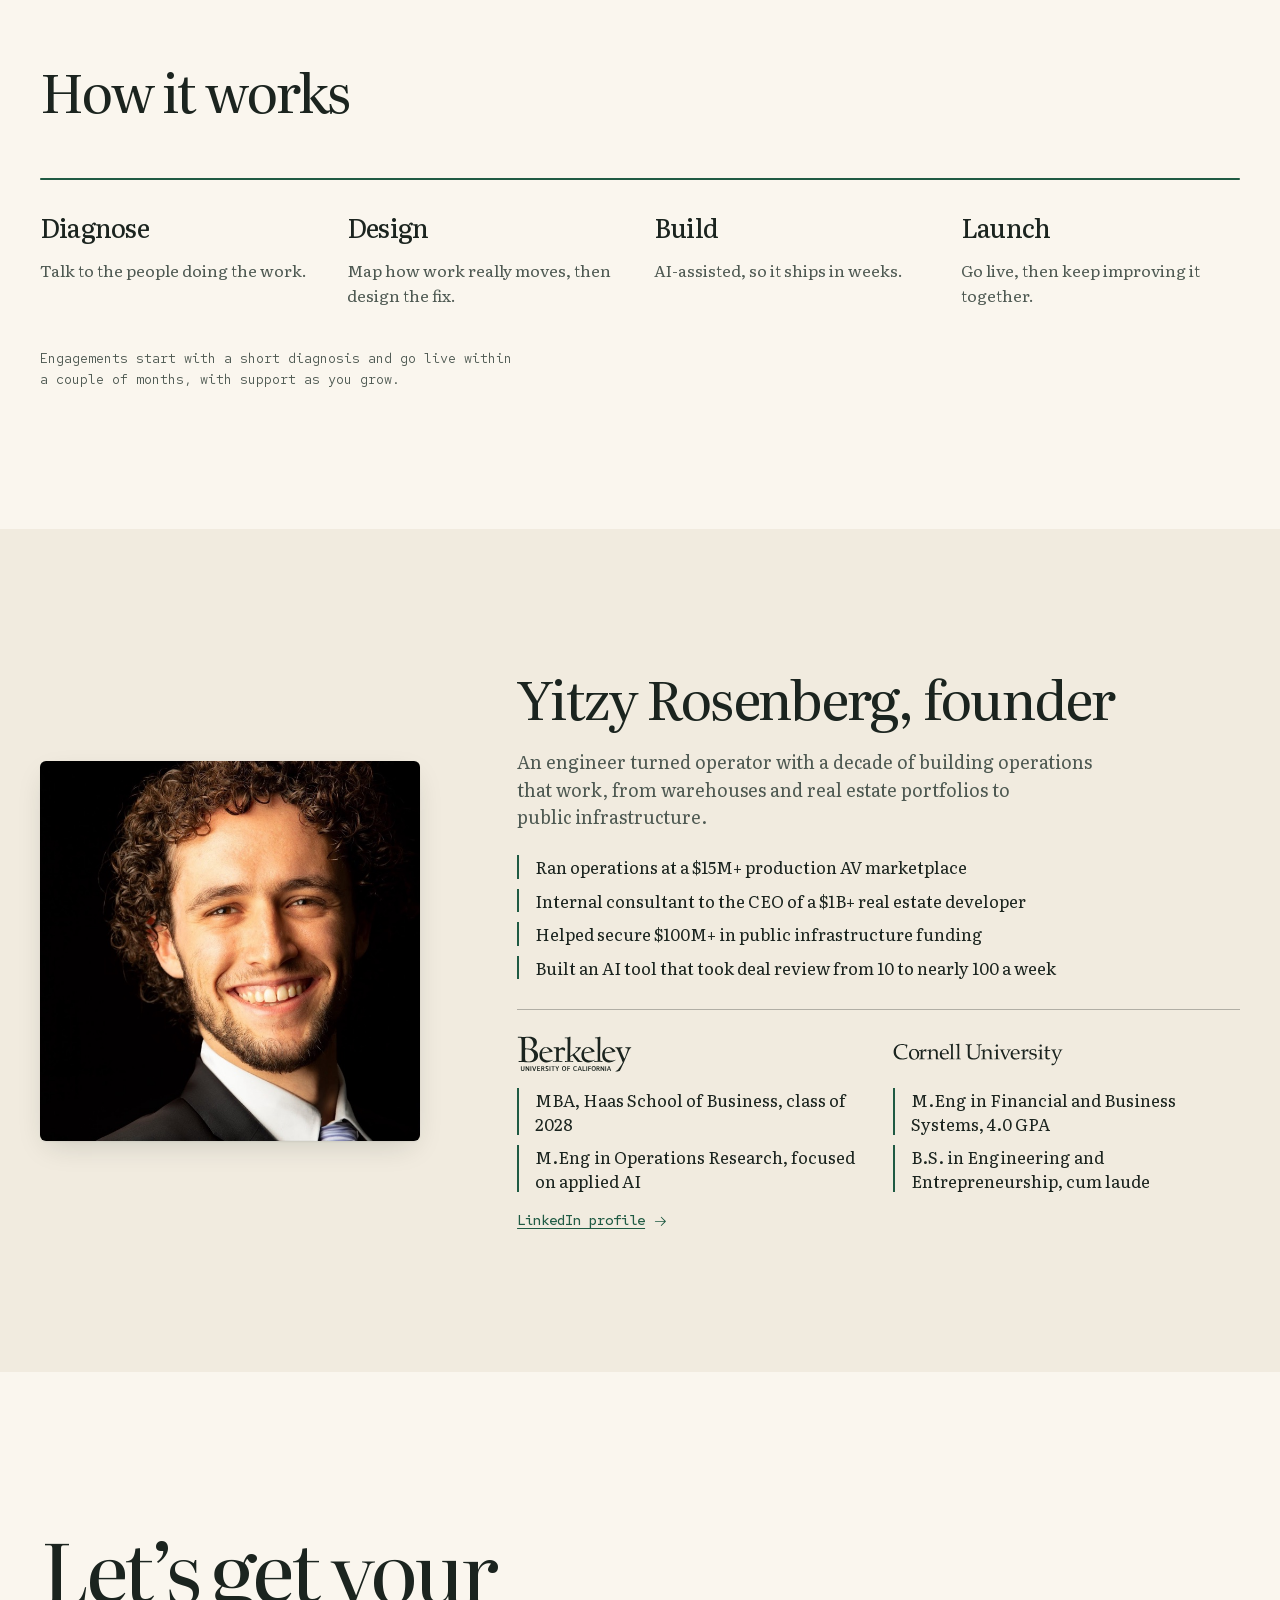
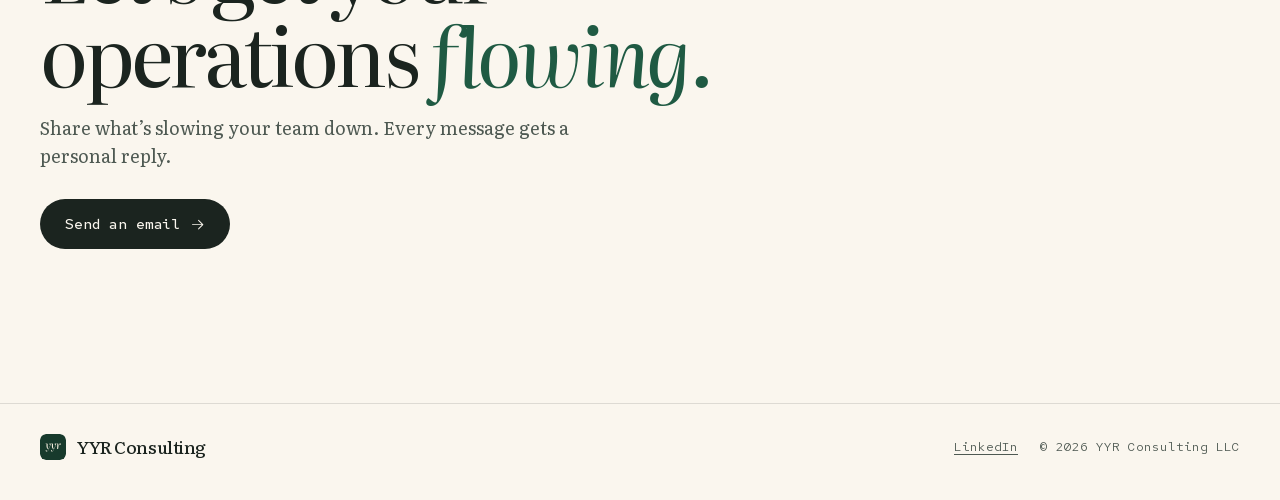
==== commit d5cc4baa: "Auto-update 2026-10-11 21:00" ====
--- a/index.html
+++ b/index.html
@@ -108,9 +108,9 @@
           <li class="step"><h3>Diagnose</h3><p>Talk to the people doing the work.</p></li>
           <li class="step"><h3>Design</h3><p>Map how work really moves, then design the fix.</p></li>
           <li class="step"><h3>Build</h3><p>AI-assisted, so it ships in weeks.</p></li>
-          <li class="step"><h3>Hand off</h3><p>Your team runs it from day one.</p></li>
+          <li class="step"><h3>Launch</h3><p>Go live, then keep improving it together.</p></li>
         </ol>
-        <p class="steps__note">Engagements start with a short diagnosis, then build and hand off within a couple of months.</p>
+        <p class="steps__note">Engagements start with a short diagnosis and go live within a couple of months, with support as you grow.</p>
       </div>
     </section>
 
@@ -132,7 +132,6 @@
               <ul class="creds">
                 <li>MBA, Haas School of Business, class of 2028</li>
                 <li>M.Eng in Operations Research, focused on applied AI</li>
-                <li>Consortium Mark Ross Fellow</li>
               </ul>
             </div>
             <div class="school">
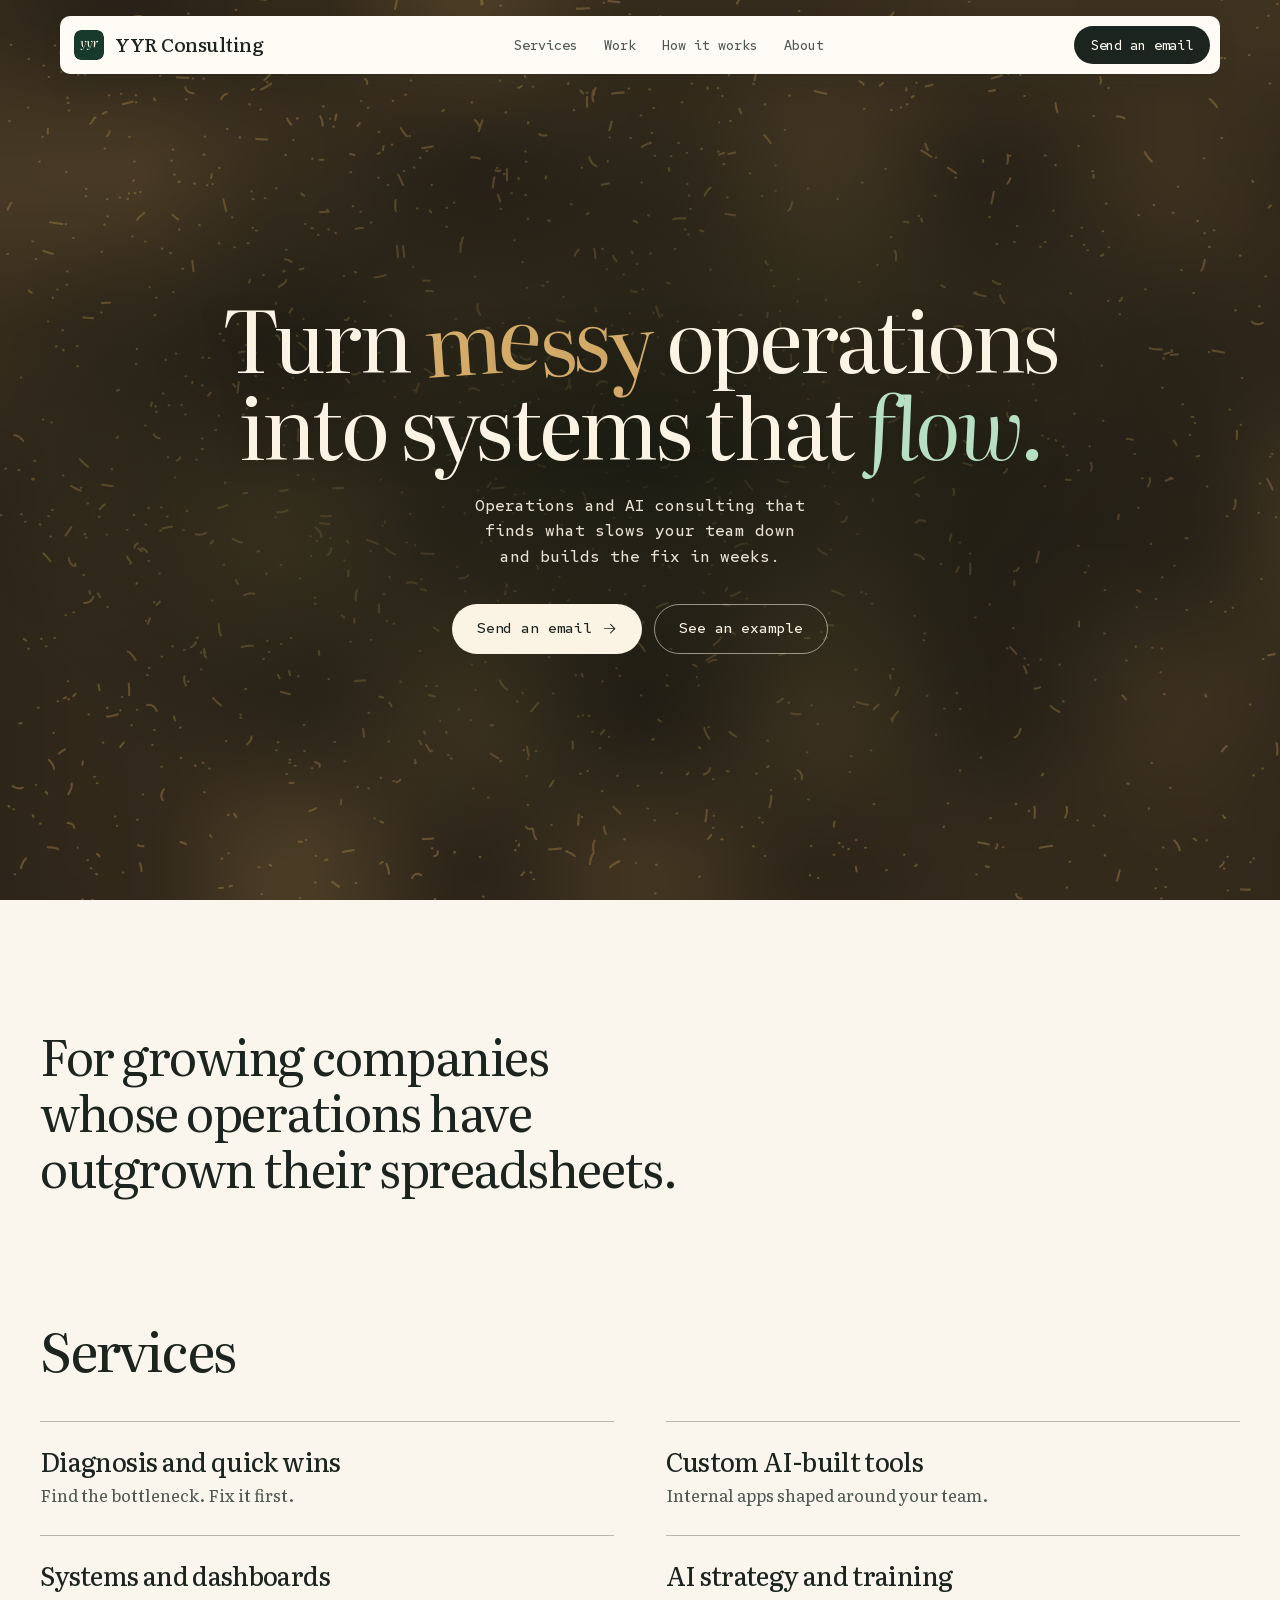
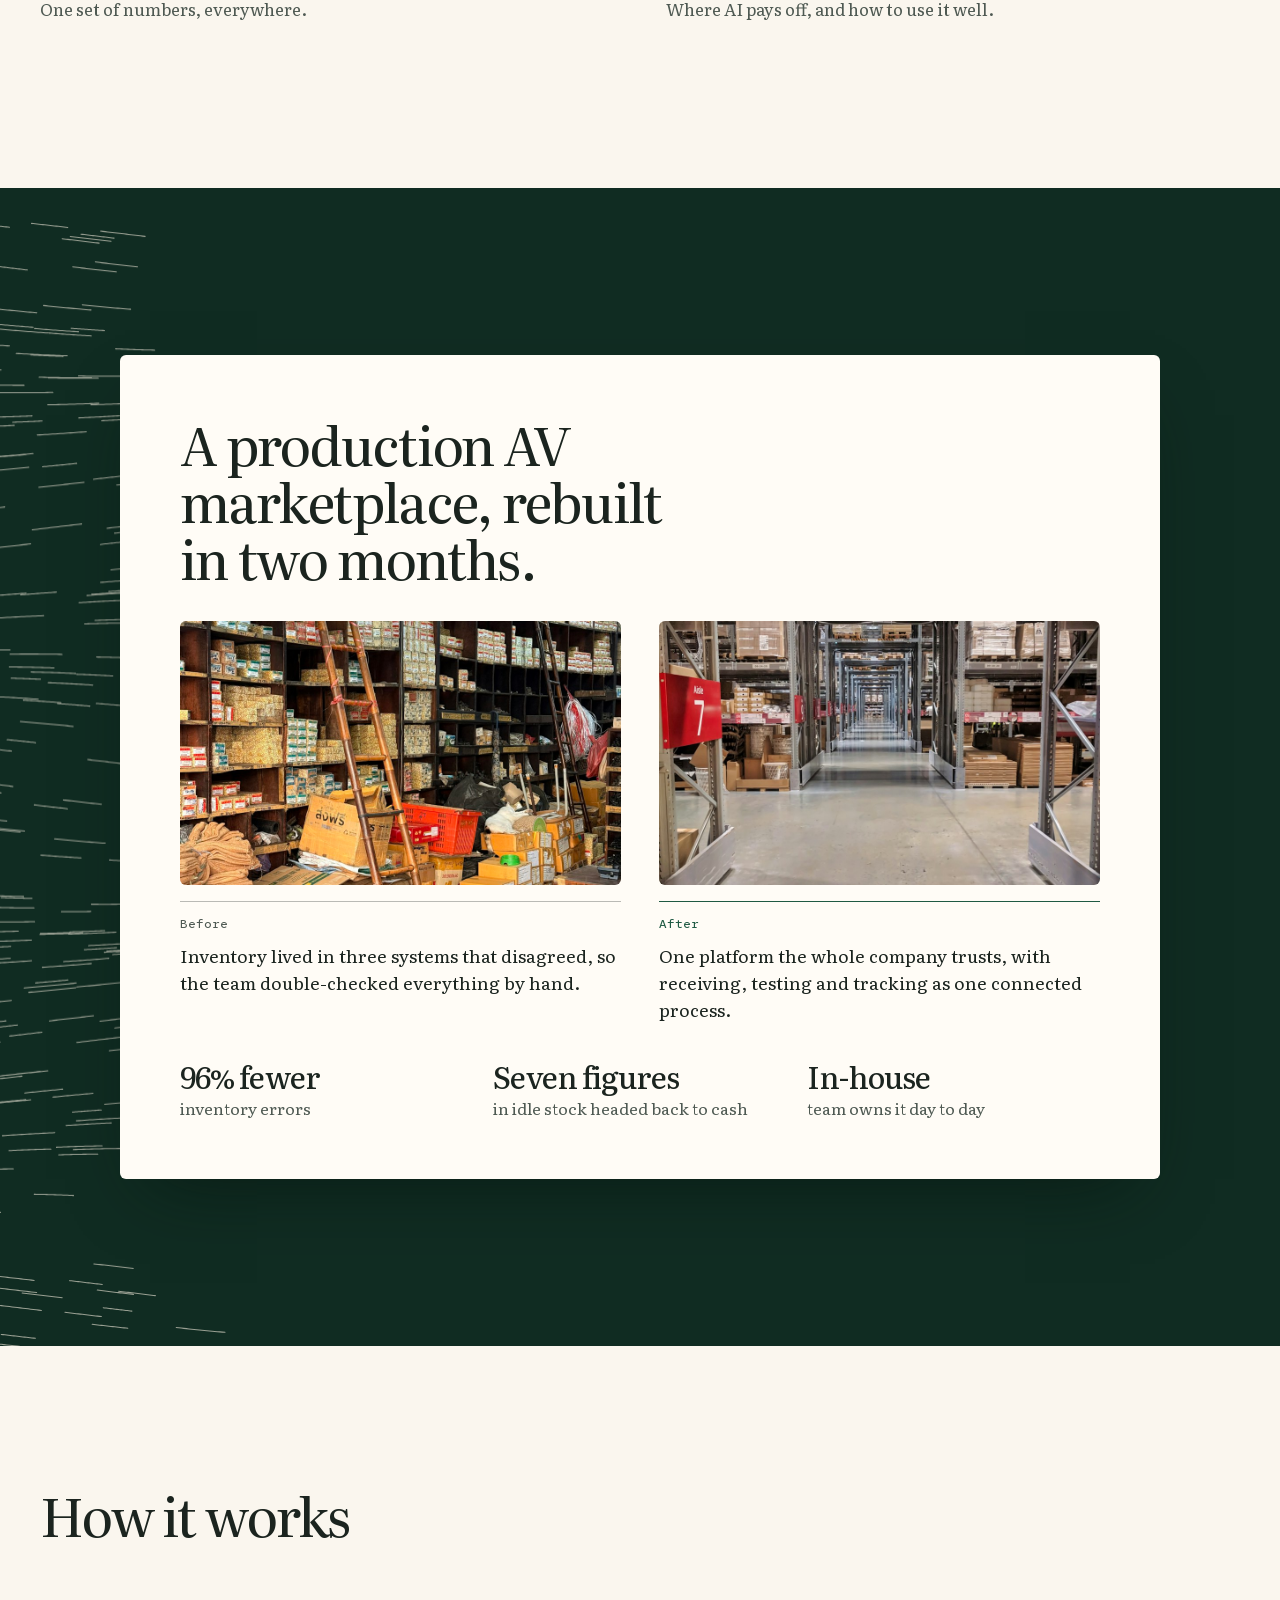
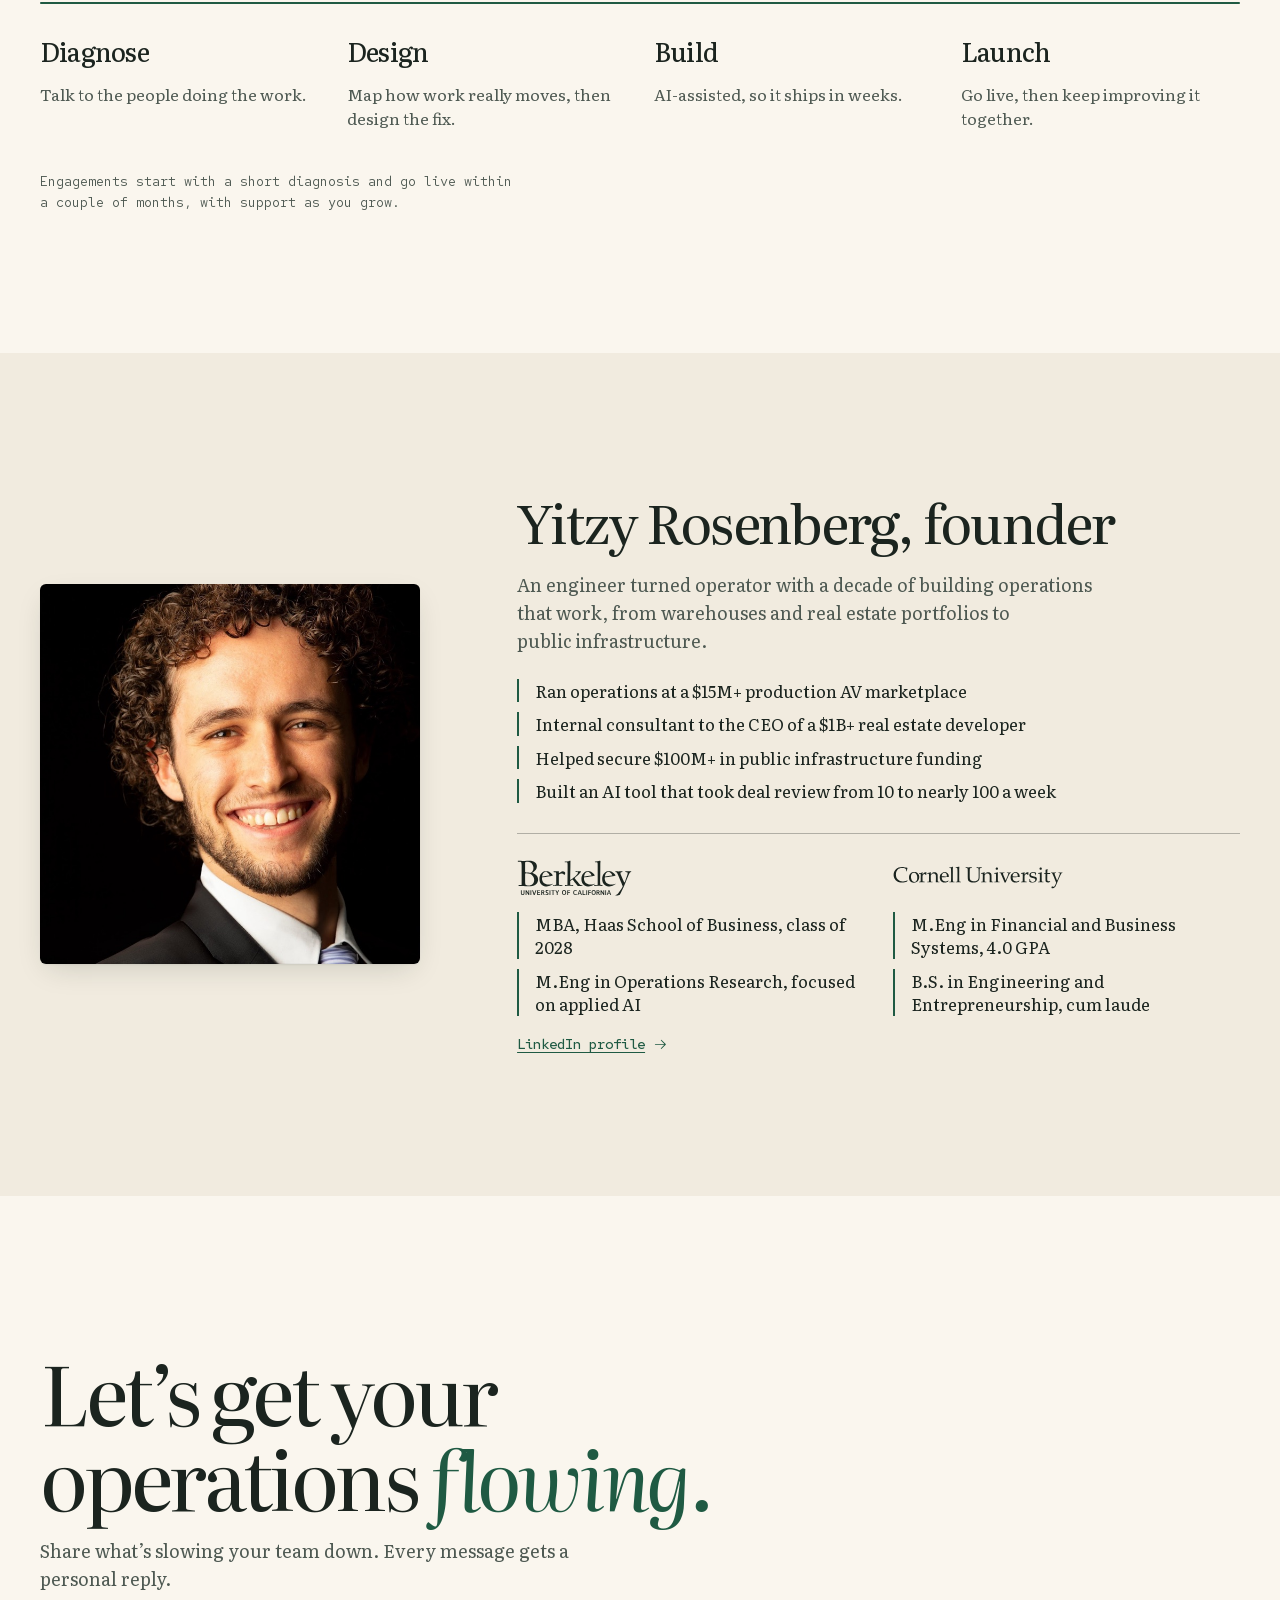
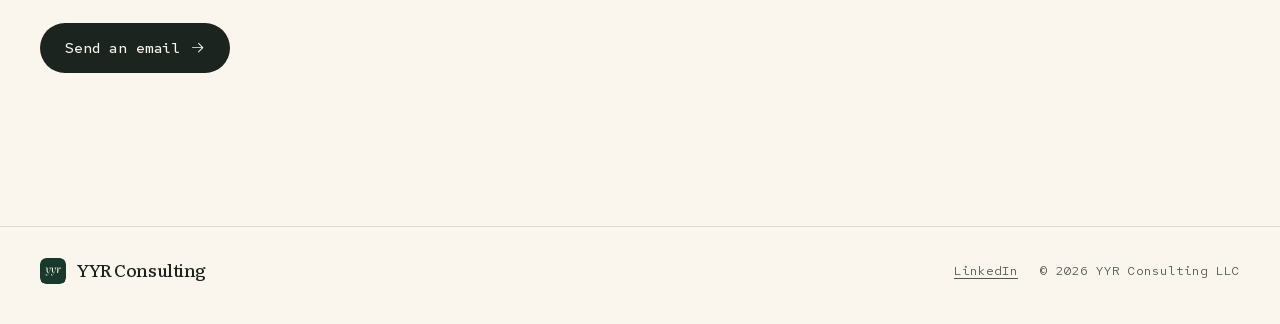
==== commit b0d079ff: "Auto-update 2026-10-12 21:30" ====
--- a/index.html
+++ b/index.html
@@ -79,16 +79,15 @@
     <section class="work" id="work" aria-labelledby="work-title">
       <canvas class="flow" data-state="clean" data-pointer aria-hidden="true"></canvas>
       <article class="work__card">
-        <figure class="work__photo">
-          <img src="img/av-speakers-1800.jpg" srcset="img/av-speakers-900.jpg 900w, img/av-speakers-1800.jpg 1800w" sizes="(max-width: 1100px) 100vw, 1040px" alt="Professional line-array speakers rigged above a concert venue" width="1800" height="1125" loading="lazy">
-        </figure>
         <h2 class="h2" id="work-title">A production AV marketplace, rebuilt in two months.</h2>
         <div class="ba">
           <div class="ba__col">
+            <img class="ba__img" src="img/before-stockroom.jpg" alt="A crowded stockroom with boxes piled on shelves and floor" width="1000" height="600" loading="lazy">
             <h3 class="ba__label">Before</h3>
             <p>Inventory lived in three systems that disagreed, so the team double-checked everything by hand.</p>
           </div>
           <div class="ba__col">
+            <img class="ba__img" src="img/after-warehouse.jpg" alt="A clean, organized warehouse aisle with labeled shelving" width="1000" height="600" loading="lazy">
             <h3 class="ba__label">After</h3>
             <p>One platform the whole company trusts, with receiving, testing and tracking as one connected process.</p>
           </div>
--- a/styles.css
+++ b/styles.css
@@ -215,15 +215,14 @@
   box-shadow: 0 30px 70px -30px rgb(4 18 12 / 0.65);
   overflow: hidden;
 }
-.work__photo { margin: calc(-1 * var(--pad)) calc(-1 * var(--pad)) var(--pad); aspect-ratio: 16 / 7; background: #14110f; }
-.work__photo img { display: block; width: 100%; height: 100%; object-fit: cover; object-position: 50% 45%; }
-@media (max-width: 640px) { .work__photo { aspect-ratio: 4 / 3; } .work__photo img { object-position: 45% 50%; } }
 .work__card .h2 { max-width: 20ch; }
 
 .ba { margin-top: 32px; display: grid; grid-template-columns: minmax(0, 1fr) minmax(0, 1fr); gap: clamp(20px, 3vw, 40px); }
 @media (max-width: 720px) { .ba { grid-template-columns: minmax(0, 1fr); } }
-.ba__col { padding-top: 14px; border-top: 1px solid var(--line-strong); }
-.ba__col:last-child { border-top-color: var(--accent); }
+.ba__col { padding-top: 0; }
+.ba__img { display: block; width: 100%; height: auto; aspect-ratio: 5 / 3; object-fit: cover; border-radius: var(--radius); margin-bottom: 16px; padding-bottom: 0; }
+.ba__col .ba__label { padding-top: 12px; border-top: 1px solid var(--line-strong); }
+.ba__col:last-child .ba__label { border-top-color: var(--accent); }
 .ba__label { font-family: var(--mono); font-size: 12.5px; font-weight: 500; color: var(--ink-2); }
 .ba__col:last-child .ba__label { color: var(--accent); }
 .ba__col p { margin-top: 8px; font-size: 1.1rem; }
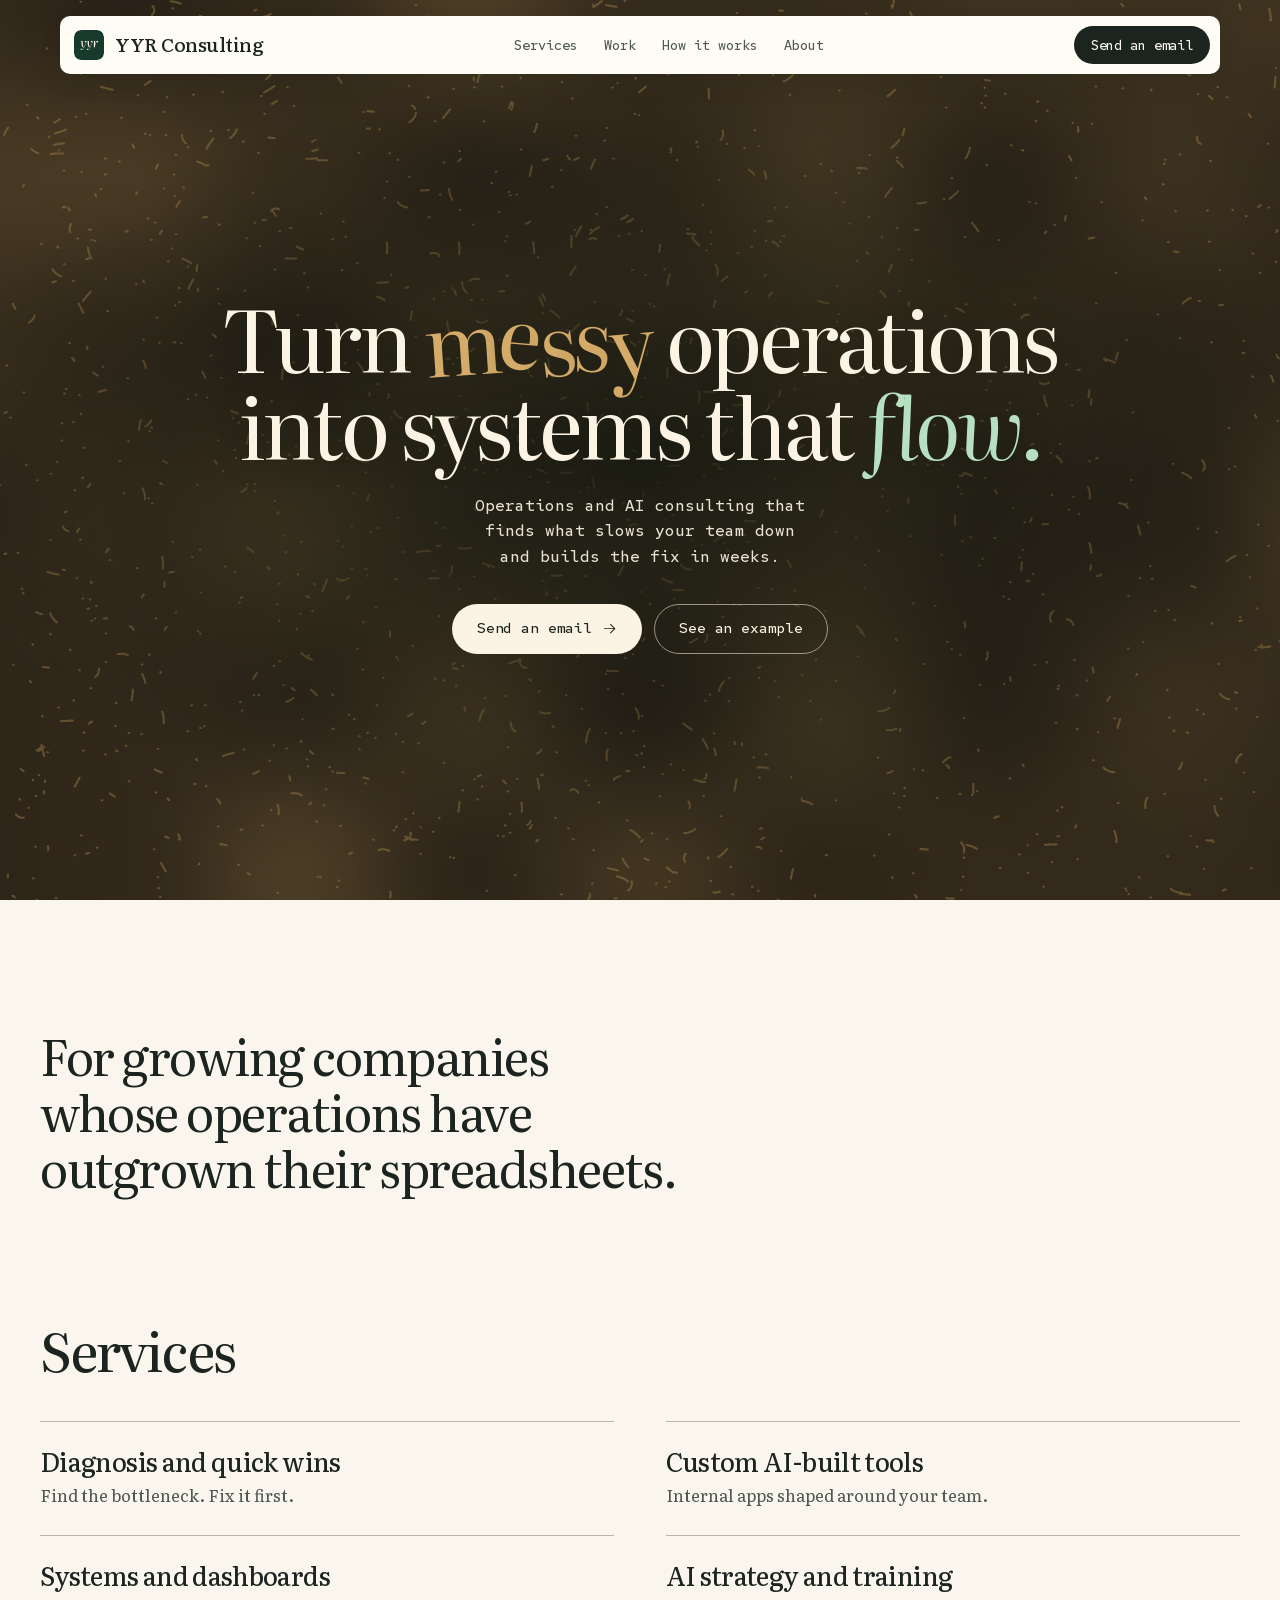
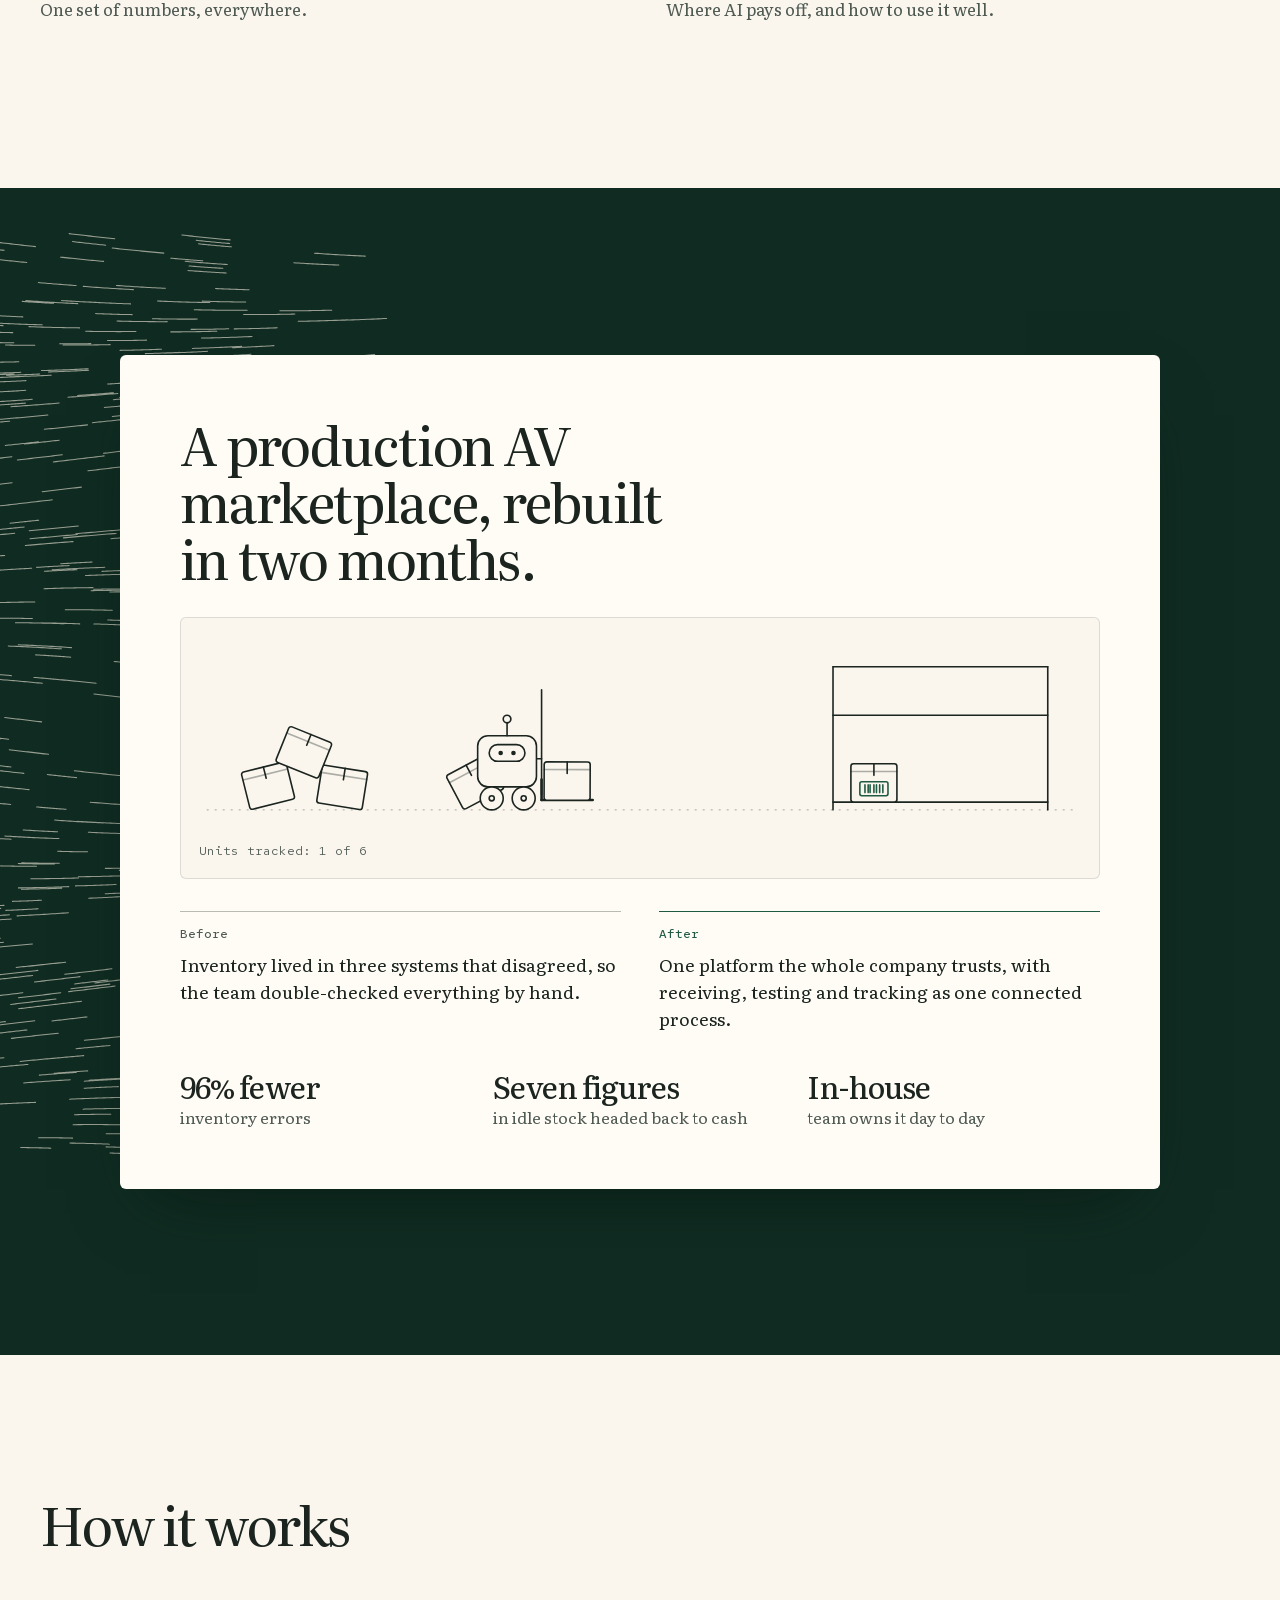
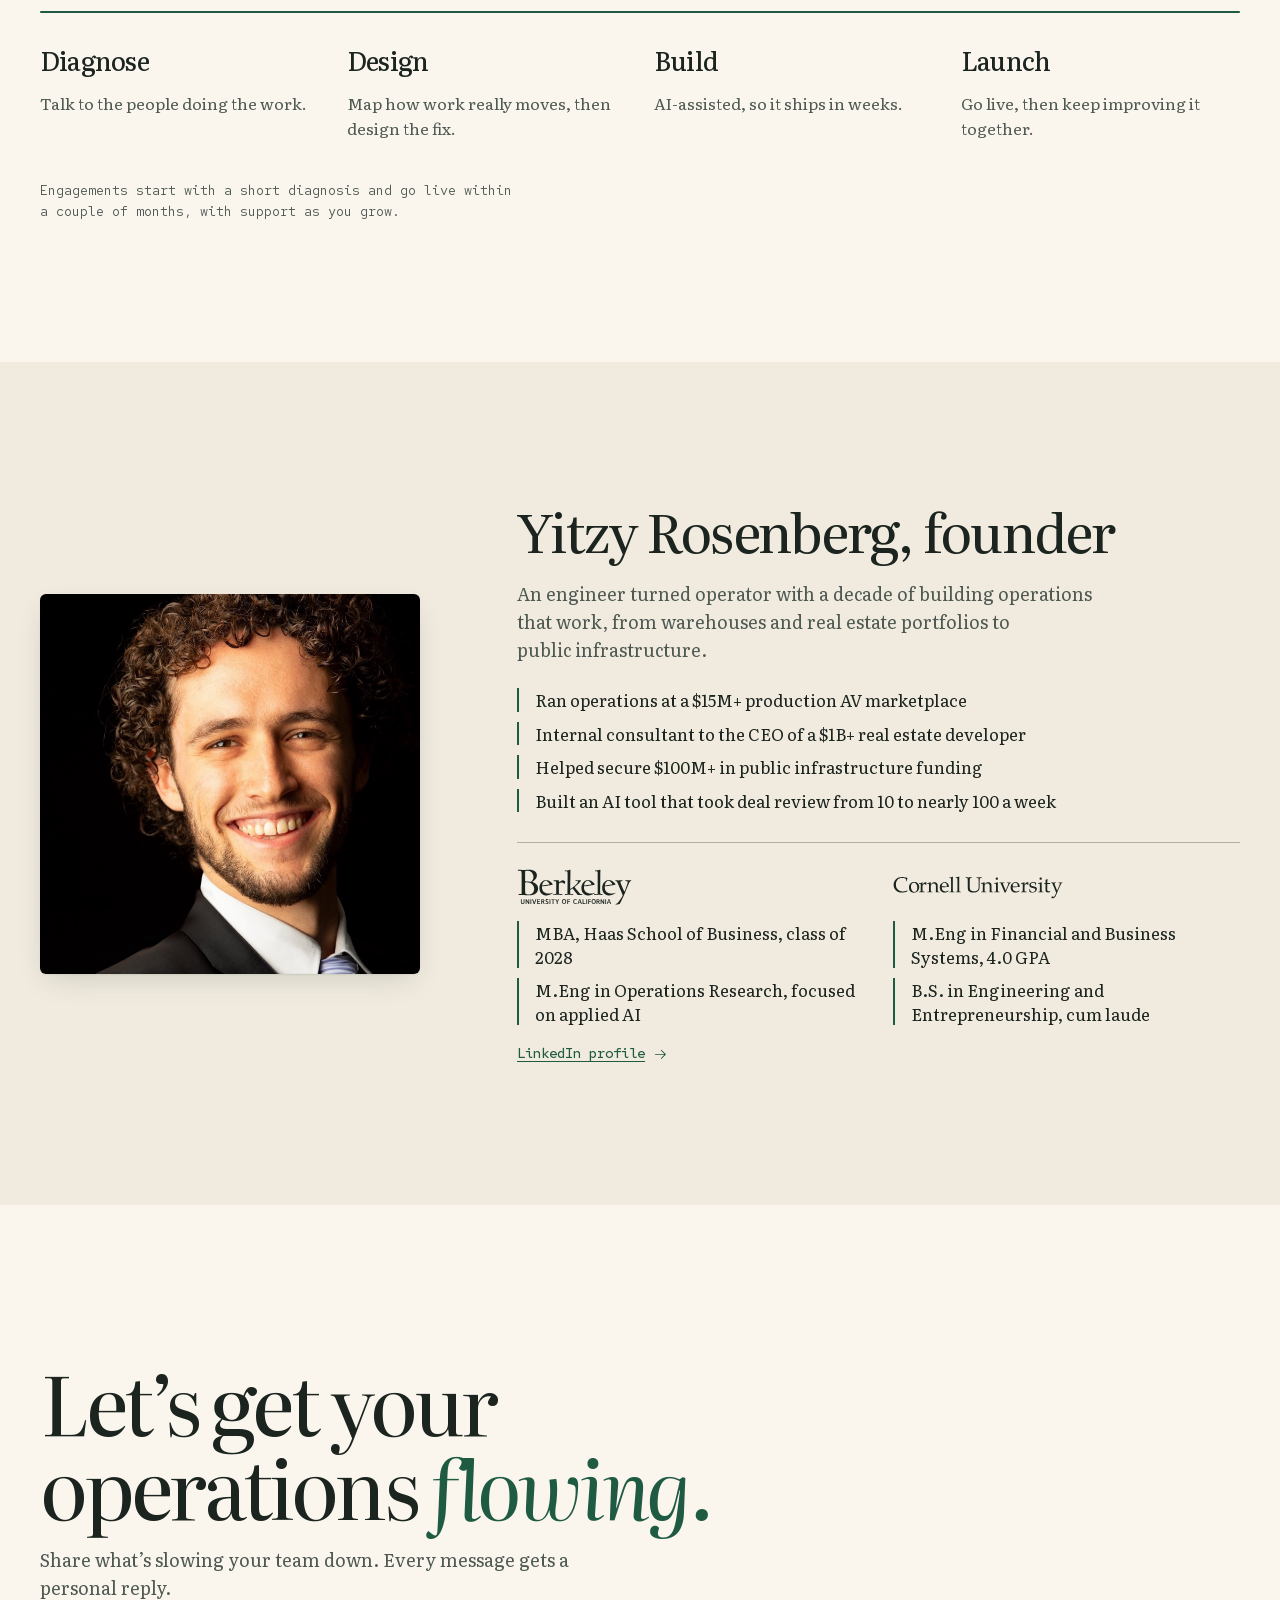
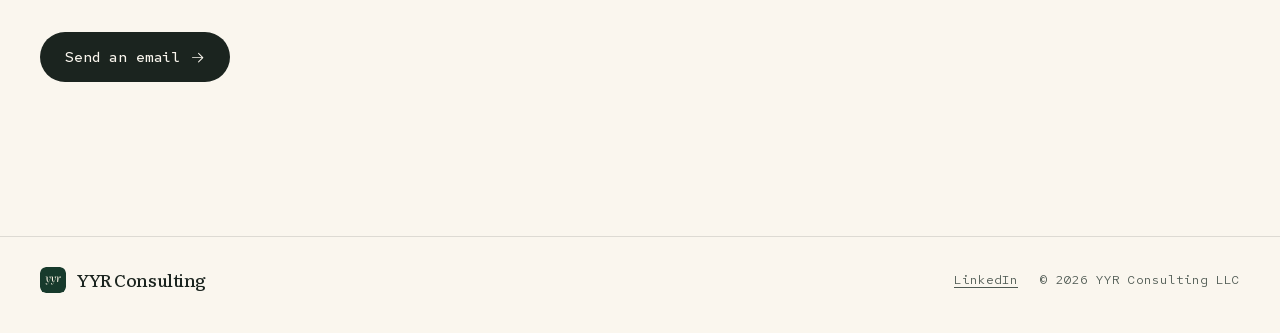
==== commit e283fda4: "Auto-update 2026-10-12 21:37" ====
--- a/index.html
+++ b/index.html
@@ -80,14 +80,15 @@
       <canvas class="flow" data-state="clean" data-pointer aria-hidden="true"></canvas>
       <article class="work__card">
         <h2 class="h2" id="work-title">A production AV marketplace, rebuilt in two months.</h2>
+        <figure class="shelfbot" data-shelfbot>
+          <figcaption class="shelfbot__bar"><span class="shelfbot__count" aria-live="polite">Units tracked: 0 of 6</span><button class="shelfbot__replay" type="button" hidden>Replay</button></figcaption>
+        </figure>
         <div class="ba">
           <div class="ba__col">
-            <img class="ba__img" src="img/before-stockroom.jpg" alt="A crowded stockroom with boxes piled on shelves and floor" width="1000" height="600" loading="lazy">
             <h3 class="ba__label">Before</h3>
             <p>Inventory lived in three systems that disagreed, so the team double-checked everything by hand.</p>
           </div>
           <div class="ba__col">
-            <img class="ba__img" src="img/after-warehouse.jpg" alt="A clean, organized warehouse aisle with labeled shelving" width="1000" height="600" loading="lazy">
             <h3 class="ba__label">After</h3>
             <p>One platform the whole company trusts, with receiving, testing and tracking as one connected process.</p>
           </div>
@@ -170,5 +171,6 @@
 
   <script src="js/cleanup.js"></script>
   <script src="js/site.js"></script>
+  <script src="js/shelfbot.js"></script>
 </body>
 </html>
--- a/styles.css
+++ b/styles.css
@@ -217,10 +217,27 @@
 }
 .work__card .h2 { max-width: 20ch; }
 
+/* The case-study animation: wireline robot shelving and labeling scattered stock. */
+.shelfbot { margin: 28px 0 0; padding: 18px 18px 12px; border: 1px solid var(--line); border-radius: var(--radius); background: var(--ground); }
+.sb { display: block; width: 100%; height: auto; color: var(--ink); }
+.sb-line, .sb-line * { fill: none; stroke: currentColor; stroke-width: 1.6; stroke-linecap: round; stroke-linejoin: round; vector-effect: non-scaling-stroke; }
+.sb .sb-fill { fill: var(--ground); }
+.sb .sb-faint { opacity: 0.35; }
+.sb .sb-thick { stroke-width: 2.6; }
+.sb-floor { stroke: var(--line-strong); stroke-width: 1.4; vector-effect: non-scaling-stroke; stroke-dasharray: 2 6; }
+.sb-eyes circle { fill: currentColor; stroke: none; }
+.sb .sb-label, .sb .sb-label * { stroke: var(--accent); }
+.sb .sb-label { opacity: 0; transform: scale(0.6); transform-box: fill-box; transform-origin: center; transition: opacity 220ms ease, transform 320ms var(--ease-out); }
+.sb .sb-label.on { opacity: 1; transform: none; }
+.shelfbot__bar { margin-top: 8px; display: flex; align-items: center; justify-content: space-between; gap: 12px; min-height: 30px; font-family: var(--mono); font-size: 12.5px; color: var(--ink-2); }
+.shelfbot__replay { height: 30px; padding: 0 12px; border: 1px solid var(--line-strong); border-radius: 999px; background: transparent; font-family: var(--mono); font-size: 12px; font-weight: 500; color: var(--ink); cursor: pointer; transition: transform 160ms var(--ease-out), border-color 160ms ease; }
+.shelfbot__replay:active { transform: scale(0.96); }
+@media (hover: hover) and (pointer: fine) { .shelfbot__replay:hover { border-color: var(--ink); } }
+@media (prefers-reduced-motion: reduce) { .sb .sb-label { transition: none; } }
+@media (max-width: 640px) { .shelfbot { padding: 10px 8px 8px; margin-top: 22px; } .shelfbot__bar { padding: 0 6px; } }
 .ba { margin-top: 32px; display: grid; grid-template-columns: minmax(0, 1fr) minmax(0, 1fr); gap: clamp(20px, 3vw, 40px); }
 @media (max-width: 720px) { .ba { grid-template-columns: minmax(0, 1fr); } }
 .ba__col { padding-top: 0; }
-.ba__img { display: block; width: 100%; height: auto; aspect-ratio: 5 / 3; object-fit: cover; border-radius: var(--radius); margin-bottom: 16px; padding-bottom: 0; }
 .ba__col .ba__label { padding-top: 12px; border-top: 1px solid var(--line-strong); }
 .ba__col:last-child .ba__label { border-top-color: var(--accent); }
 .ba__label { font-family: var(--mono); font-size: 12.5px; font-weight: 500; color: var(--ink-2); }
